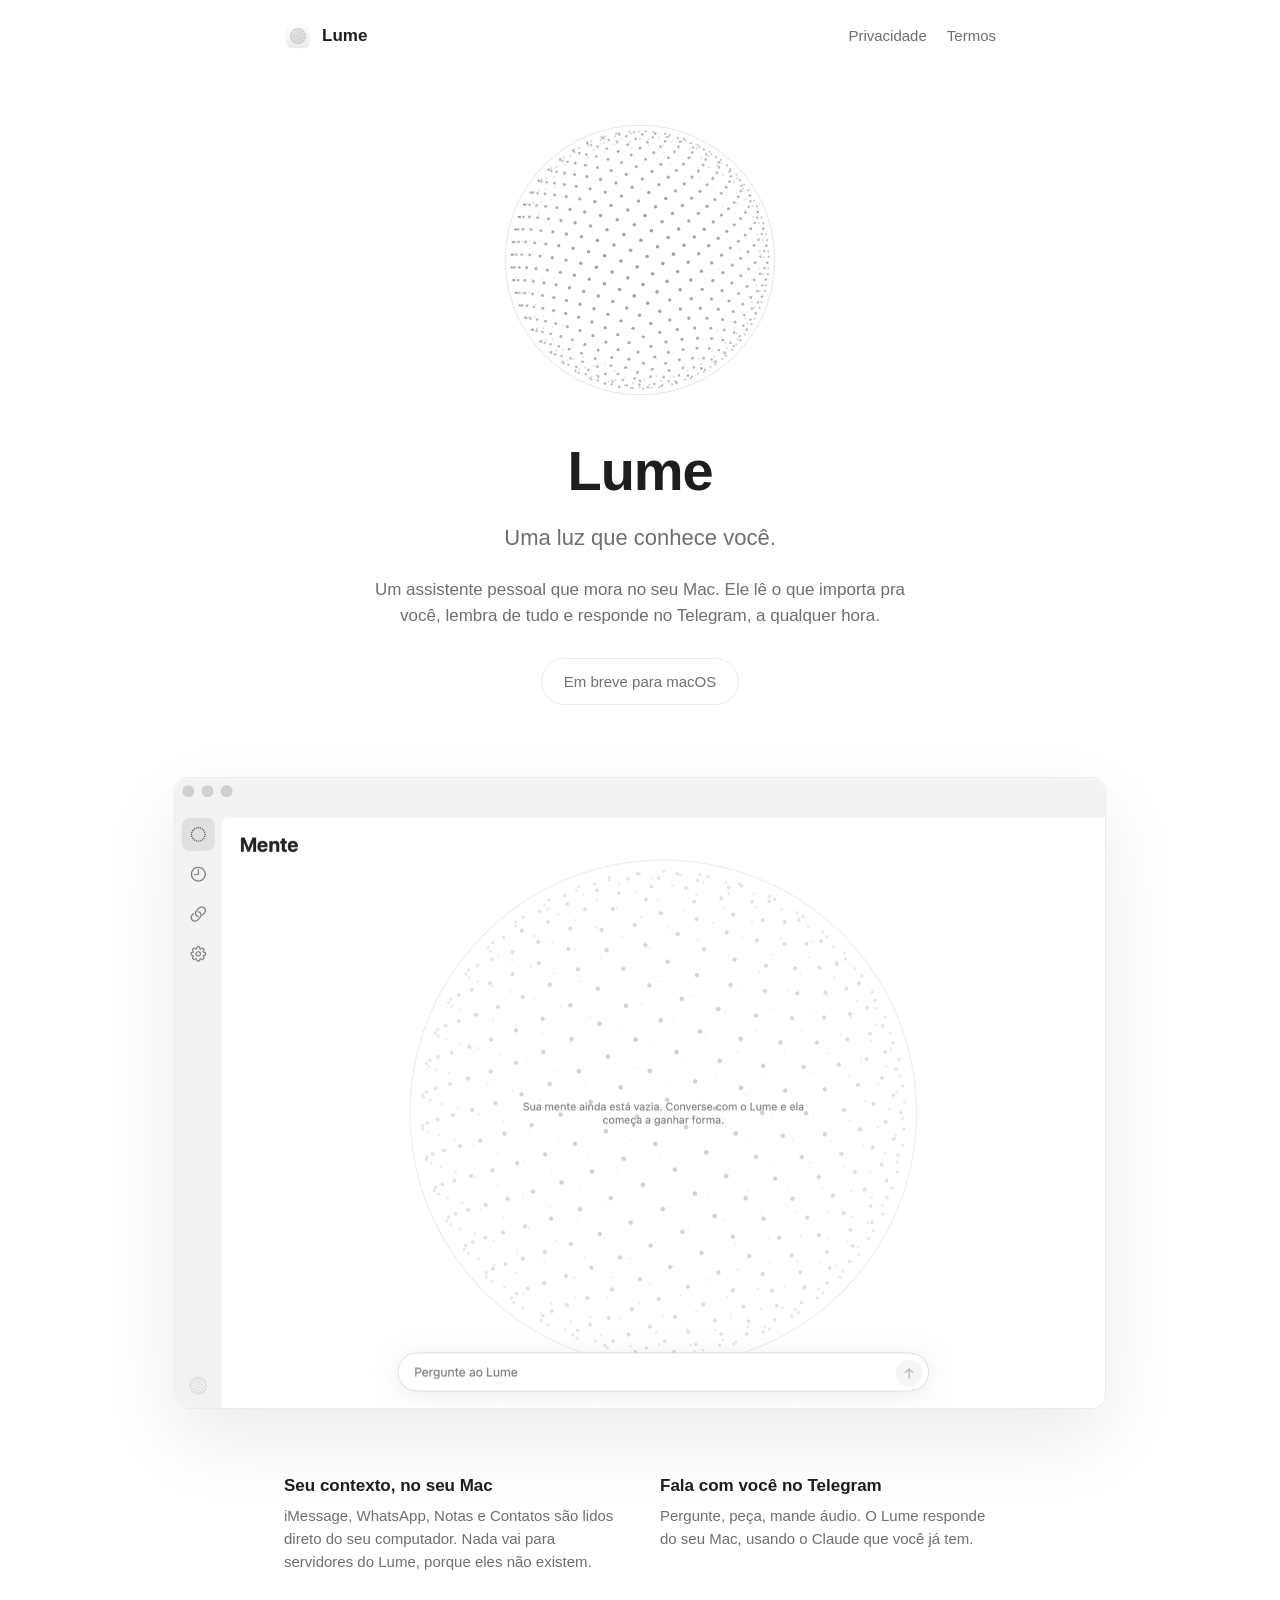
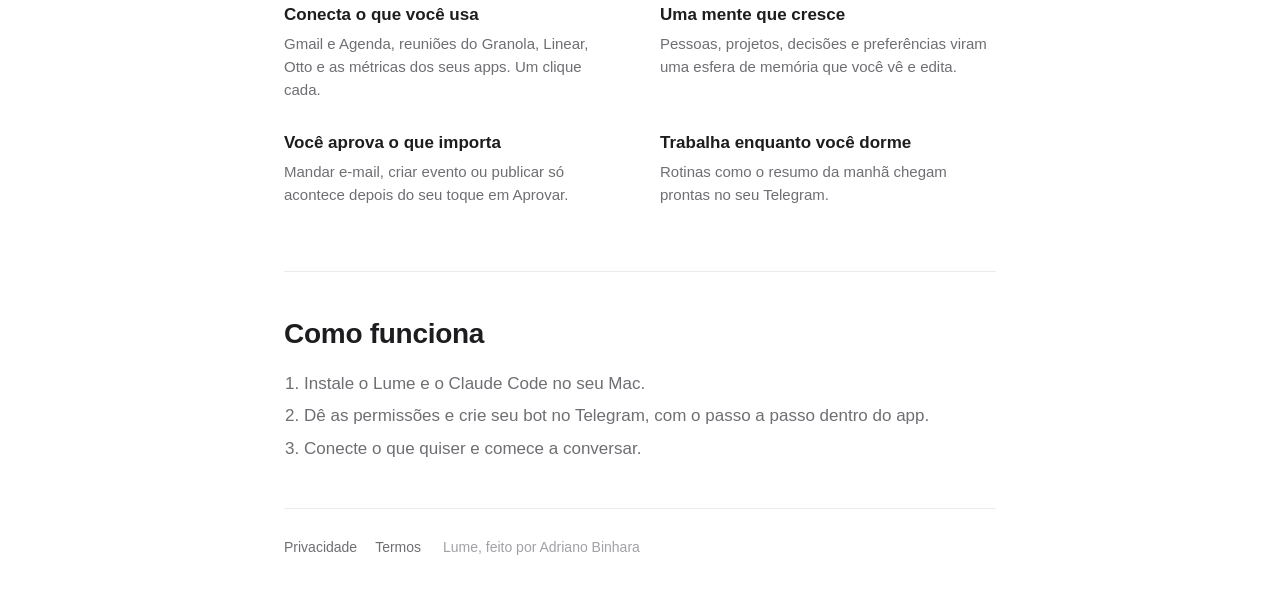
==== index.html @ 0cabe48f "Site do Lume: página inicial, privacidade e termos Co-Authored-By: Claude Opus 5.5 <noreply@anthropi" ====
<!doctype html>
<html lang="pt-BR">
<head>
  <meta charset="utf-8">
  <meta name="viewport" content="width=device-width, initial-scale=1">
  <title>Lume: uma luz que conhece você</title>
  <meta name="description" content="Lume é um assistente pessoal para Mac. Lê seu contexto no seu próprio computador e conversa com você pelo Telegram.">
  <link rel="icon" href="img/favicon.png">
  <link rel="stylesheet" href="style.css">
</head>
<body>
  <div class="wrap">
    <header class="top">
      <a class="brand" href="./"><img src="img/icon.png" alt="">Lume</a>
      <nav><a href="privacidade.html">Privacidade</a><a href="termos.html">Termos</a></nav>
    </header>

    <div class="hero">
      <canvas id="sphere" aria-hidden="true"></canvas>
      <h1>Lume</h1>
      <p class="tagline">Uma luz que conhece você.</p>
      <p class="lead">Um assistente pessoal que mora no seu Mac. Ele lê o que importa pra você, lembra de tudo e responde no Telegram, a qualquer hora.</p>
      <a class="pill quiet" href="#como">Em breve para macOS</a>
    </div>
  </div>

  <div class="shot"><img src="img/app.png" alt="Janela do Lume com a Mente, a esfera de pontos que guarda o que ele sabe sobre você"></div>

  <div class="wrap">
    <section class="features">
      <div><h3>Seu contexto, no seu Mac</h3><p>iMessage, WhatsApp, Notas e Contatos são lidos direto do seu computador. Nada vai para servidores do Lume, porque eles não existem.</p></div>
      <div><h3>Fala com você no Telegram</h3><p>Pergunte, peça, mande áudio. O Lume responde do seu Mac, usando o Claude que você já tem.</p></div>
      <div><h3>Conecta o que você usa</h3><p>Gmail e Agenda, reuniões do Granola, Linear, Otto e as métricas dos seus apps. Um clique cada.</p></div>
      <div><h3>Uma mente que cresce</h3><p>Pessoas, projetos, decisões e preferências viram uma esfera de memória que você vê e edita.</p></div>
      <div><h3>Você aprova o que importa</h3><p>Mandar e-mail, criar evento ou publicar só acontece depois do seu toque em Aprovar.</p></div>
      <div><h3>Trabalha enquanto você dorme</h3><p>Rotinas como o resumo da manhã chegam prontas no seu Telegram.</p></div>
    </section>

    <section class="how" id="como">
      <h2>Como funciona</h2>
      <ol>
        <li>Instale o Lume e o Claude Code no seu Mac.</li>
        <li>Dê as permissões e crie seu bot no Telegram, com o passo a passo dentro do app.</li>
        <li>Conecte o que quiser e comece a conversar.</li>
      </ol>
    </section>

    <footer>
      <a href="privacidade.html">Privacidade</a><a href="termos.html">Termos</a>
      <span>Lume, feito por Adriano Binhara</span>
    </footer>
  </div>
  <script src="sphere.js"></script>
</body>
</html>
---- style.css ----
:root {
  --pane: #ffffff;
  --frame: #f2f2f2;
  --text: #1d1d1f;
  --secondary: #6e6e73;
  --tertiary: #a1a1a6;
  --hairline: rgba(0, 0, 0, 0.08);
  --accent: #000000;
  --accent-text: #ffffff;
}

@media (prefers-color-scheme: dark) {
  :root {
    --pane: #171717;
    --frame: #212121;
    --text: #f5f5f7;
    --secondary: #a1a1a6;
    --tertiary: #6e6e73;
    --hairline: rgba(255, 255, 255, 0.1);
    --accent: #ffffff;
    --accent-text: #000000;
  }
}

* { box-sizing: border-box; margin: 0; padding: 0; }

body {
  background: var(--pane);
  color: var(--text);
  font: 17px/1.55 -apple-system, BlinkMacSystemFont, "SF Pro Text", "Helvetica Neue", Arial, sans-serif;
  -webkit-font-smoothing: antialiased;
}

a { color: inherit; }

.wrap { max-width: 760px; margin: 0 auto; padding: 0 24px; }

header.top {
  display: flex; align-items: center; justify-content: space-between;
  padding: 22px 0;
}
header.top .brand { display: flex; align-items: center; gap: 10px; text-decoration: none; font-weight: 600; }
header.top .brand img { width: 28px; height: 28px; border-radius: 7px; }
header.top nav a { color: var(--secondary); text-decoration: none; font-size: 15px; margin-left: 20px; }
header.top nav a:hover { color: var(--text); }

.hero { text-align: center; padding: 48px 0 32px; }
.hero canvas { width: 280px; height: 280px; display: block; margin: 0 auto 28px; }
.hero h1 { font-size: 56px; letter-spacing: -0.02em; font-weight: 700; }
.hero .tagline { font-size: 22px; color: var(--secondary); margin-top: 6px; }
.hero .lead { max-width: 560px; margin: 22px auto 0; color: var(--secondary); }

.pill {
  display: inline-block; margin-top: 28px; padding: 11px 22px; border-radius: 999px;
  background: var(--accent); color: var(--accent-text); text-decoration: none; font-weight: 600; font-size: 15px;
}
.pill.quiet { background: transparent; color: var(--secondary); border: 1px solid var(--hairline); font-weight: 500; }
.note { display: block; margin-top: 10px; font-size: 13px; color: var(--tertiary); }

.shot { margin: 40px auto 0; max-width: 980px; padding: 0 24px; }
.shot img { width: 100%; border-radius: 14px; border: 1px solid var(--hairline); box-shadow: 0 30px 80px rgba(0, 0, 0, 0.08); display: block; }

section.features { padding: 64px 0 24px; display: grid; grid-template-columns: 1fr 1fr; gap: 28px 40px; }
section.features h3 { font-size: 17px; font-weight: 600; }
section.features p { color: var(--secondary); font-size: 15px; margin-top: 4px; }

section.how { padding: 40px 0; border-top: 1px solid var(--hairline); margin-top: 40px; }
section.how h2, .doc h1 { font-size: 28px; letter-spacing: -0.01em; }
section.how ol { margin: 16px 0 0 20px; color: var(--secondary); }
section.how li { margin: 6px 0; }

.doc { padding: 24px 0 64px; }
.doc h1 { margin-top: 24px; }
.doc .updated { color: var(--tertiary); font-size: 14px; margin-top: 6px; }
.doc h2 { font-size: 19px; margin-top: 32px; }
.doc p, .doc li { color: var(--secondary); margin-top: 10px; }
.doc ul { margin-left: 20px; }
.doc strong { color: var(--text); }

footer { border-top: 1px solid var(--hairline); padding: 28px 0 48px; color: var(--tertiary); font-size: 14px; }
footer a { color: var(--secondary); text-decoration: none; margin-right: 18px; }

@media (max-width: 640px) {
  .hero h1 { font-size: 42px; }
  .hero canvas { width: 220px; height: 220px; }
  section.features { grid-template-columns: 1fr; }
  header.top nav a { margin-left: 14px; }
}
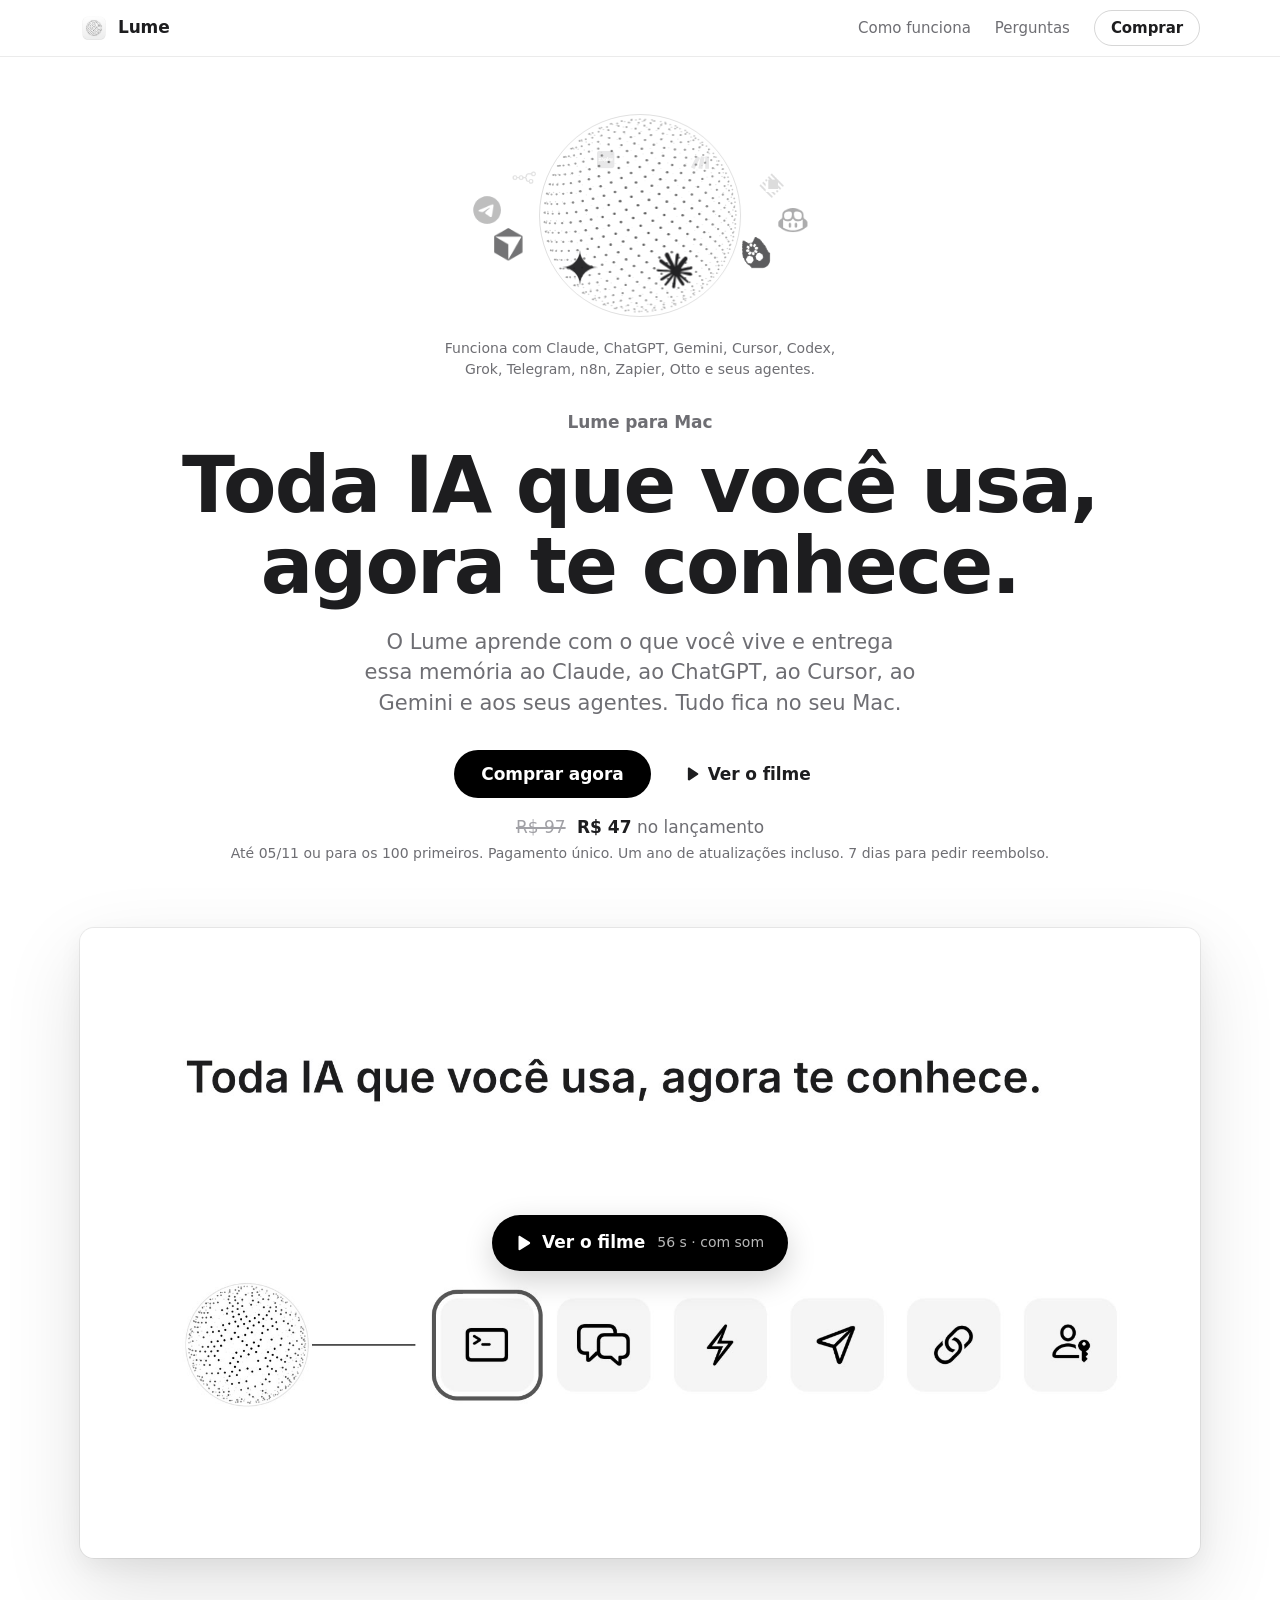
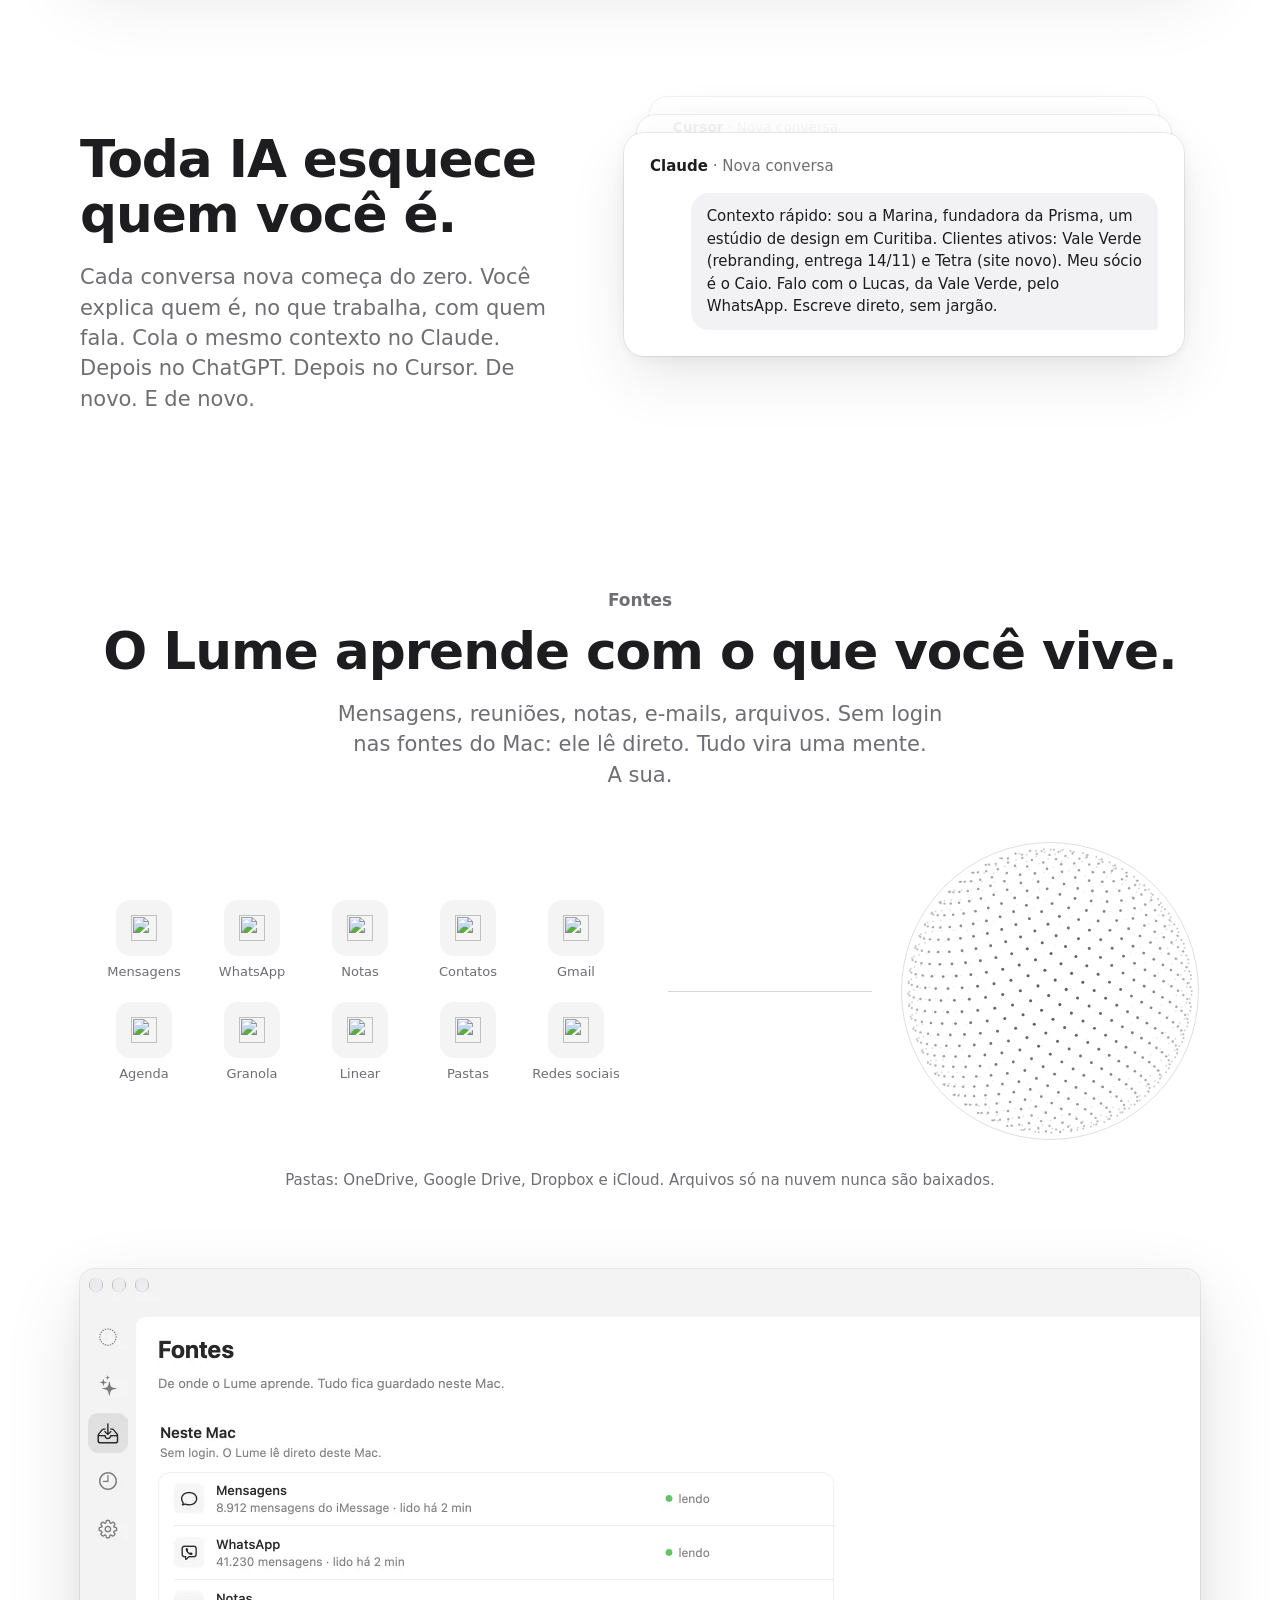
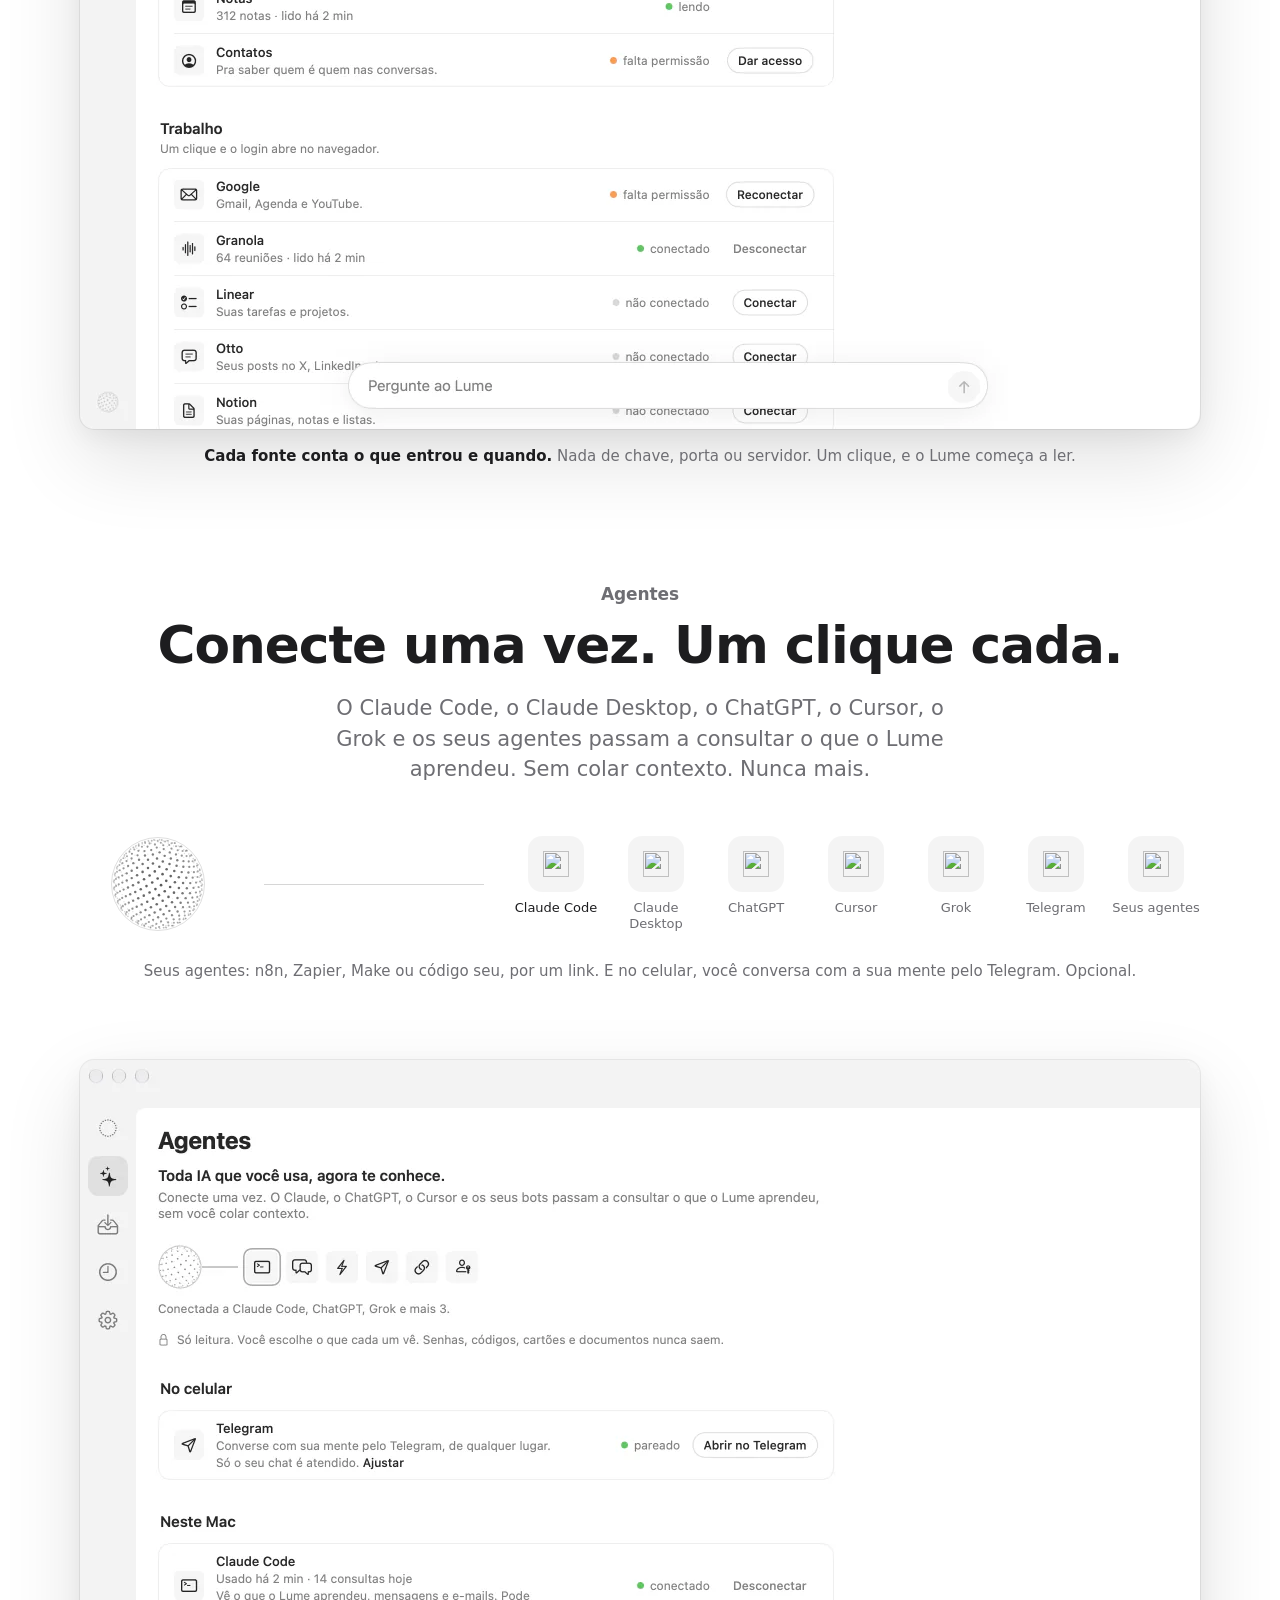
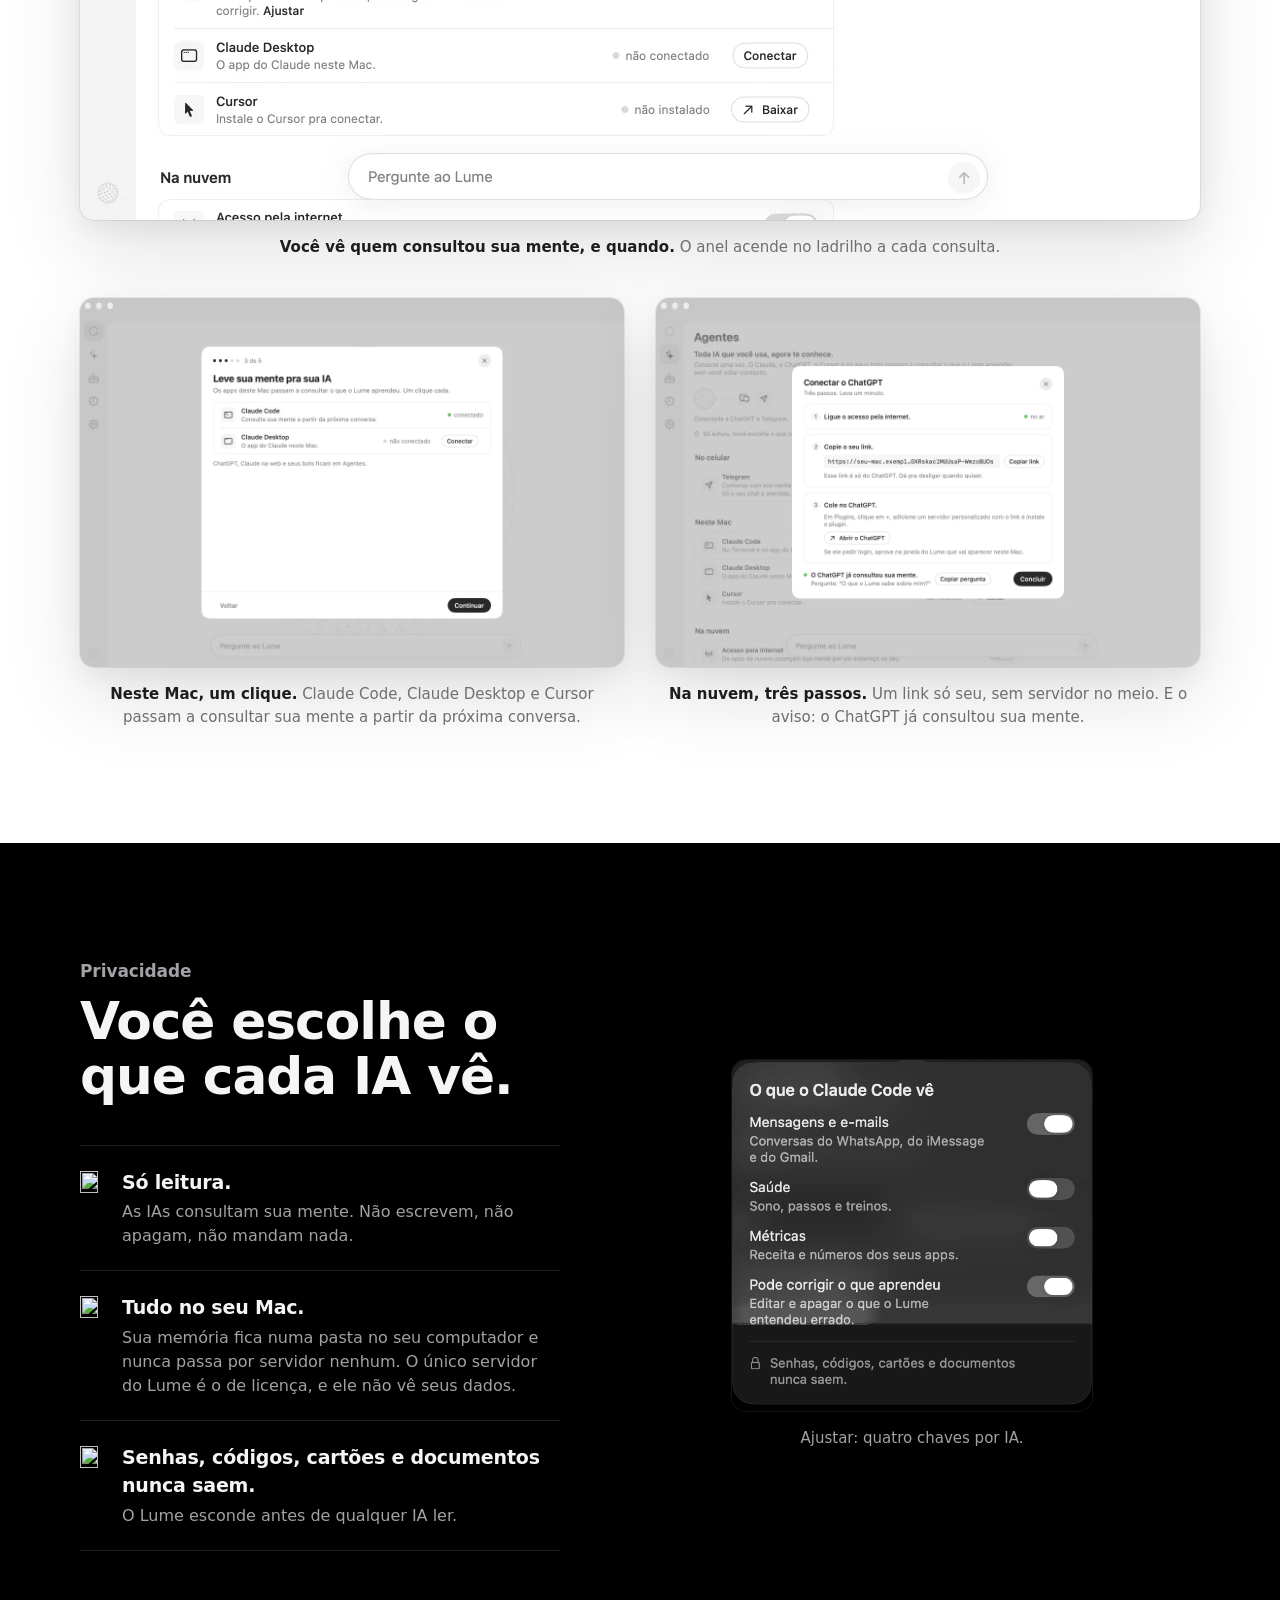
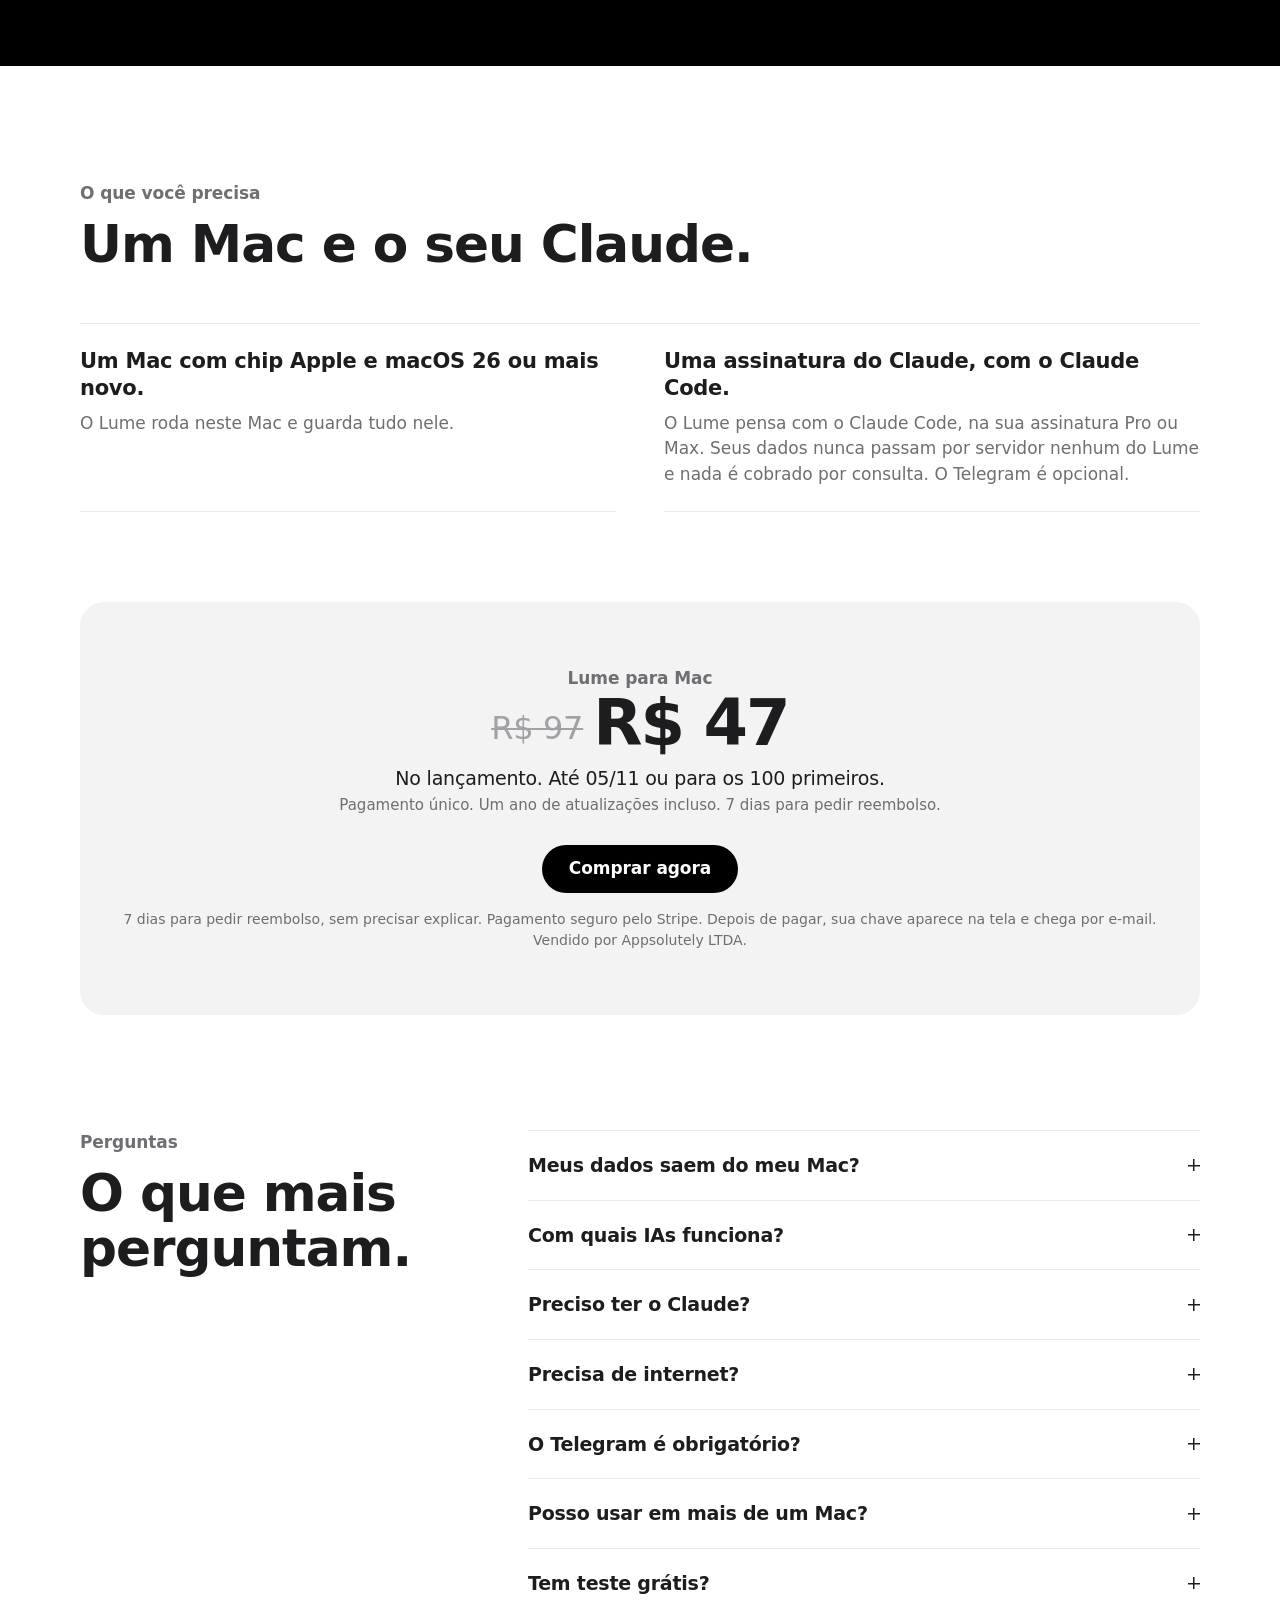
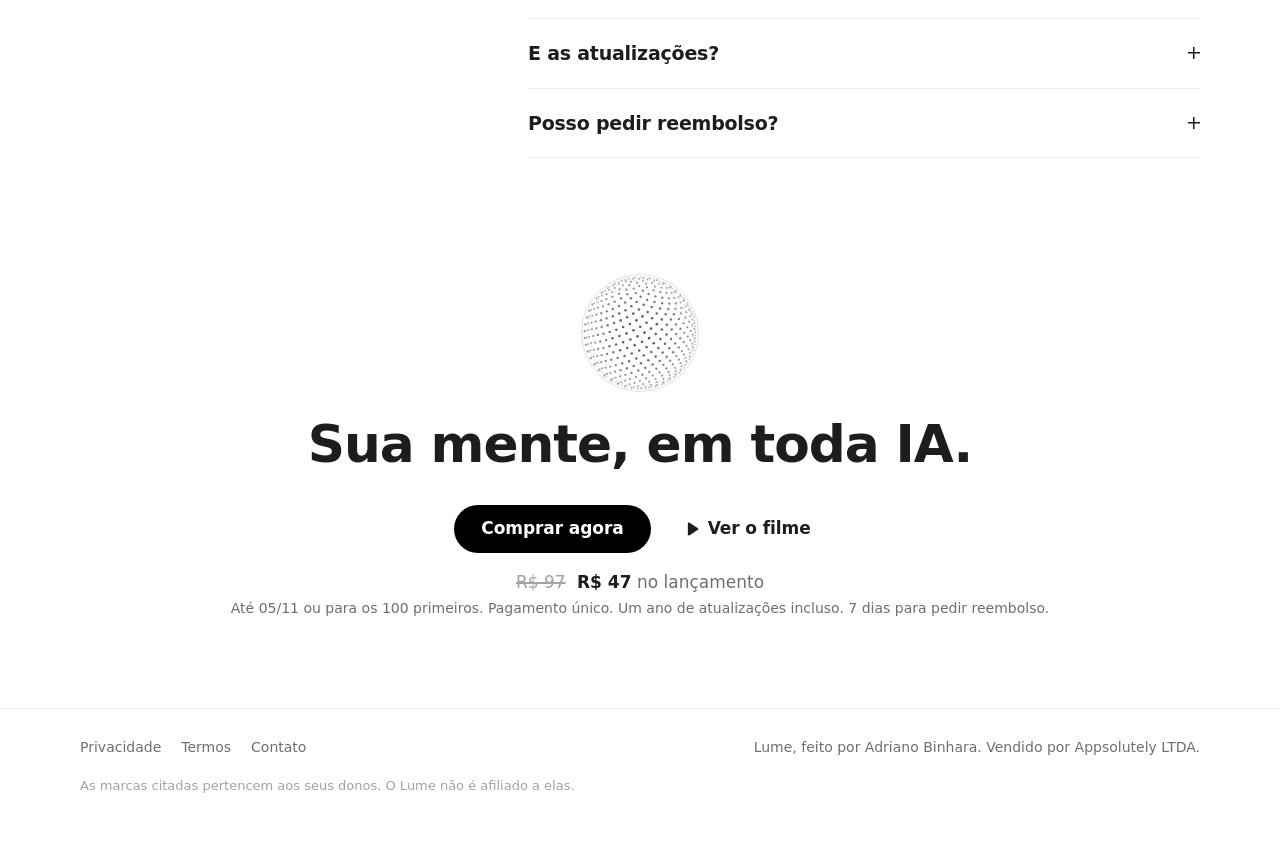
==== commit 3ee6e659: "New Lume site: launch film, pricing, license delivery page - index.html rewritten: launch film, AI c" ====
--- a/index.html
+++ b/index.html
@@ -3,53 +3,364 @@
 <head>
   <meta charset="utf-8">
   <meta name="viewport" content="width=device-width, initial-scale=1">
-  <title>Lume: uma luz que conhece você</title>
-  <meta name="description" content="Lume é um assistente pessoal para Mac. Lê seu contexto no seu próprio computador e conversa com você pelo Telegram.">
-  <link rel="icon" href="img/favicon.png">
+  <title>Lume: sua mente, em toda IA</title>
+  <meta name="description" content="Toda IA que você usa, agora te conhece. O Lume aprende com suas mensagens, reuniões e notas, guarda tudo no seu Mac e entrega essa memória ao Claude, ao ChatGPT, ao Cursor, ao Gemini e aos seus agentes. Pelo Telegram, você conversa com ela de qualquer lugar.">
+  <link rel="canonical" href="https://lume.adrianobinhara.com/">
+  <link rel="icon" href="img/favicon.png" type="image/png">
+  <link rel="apple-touch-icon" href="img/apple-touch-icon.png">
+  <meta name="theme-color" content="#ffffff">
+  <meta property="og:type" content="website">
+  <meta property="og:site_name" content="Lume">
+  <meta property="og:title" content="Lume: sua mente, em toda IA">
+  <meta property="og:description" content="Toda IA que você usa, agora te conhece. O Lume aprende com o que você vive, guarda tudo no seu Mac e entrega essa memória ao Claude, ao ChatGPT, ao Cursor, ao Gemini e aos seus agentes.">
+  <meta property="og:url" content="https://lume.adrianobinhara.com/">
+  <meta property="og:image" content="https://lume.adrianobinhara.com/assets/og.png">
+  <meta property="og:image:width" content="1200">
+  <meta property="og:image:height" content="630">
+  <meta property="og:image:alt" content="A esfera de pontos do Lume e a frase: Toda IA que você usa, agora te conhece.">
+  <meta property="og:locale" content="pt_BR">
+  <meta name="twitter:card" content="summary_large_image">
+  <meta name="twitter:title" content="Lume: sua mente, em toda IA">
+  <meta name="twitter:description" content="Toda IA que você usa, agora te conhece. Tudo fica no seu Mac.">
+  <meta name="twitter:image" content="https://lume.adrianobinhara.com/assets/og.png">
+  <link rel="preload" as="image" href="assets/lume-poster.jpg">
   <link rel="stylesheet" href="style.css">
+  <!-- Preço, link de compra e download ficam num lugar só: o objeto LUME no topo de site.js. -->
+  <script src="site.js" defer></script>
 </head>
 <body>
-  <div class="wrap">
-    <header class="top">
-      <a class="brand" href="./"><img src="img/icon.png" alt="">Lume</a>
-      <nav><a href="privacidade.html">Privacidade</a><a href="termos.html">Termos</a></nav>
-    </header>
-
-    <div class="hero">
-      <canvas id="sphere" aria-hidden="true"></canvas>
-      <h1>Lume</h1>
-      <p class="tagline">Uma luz que conhece você.</p>
-      <p class="lead">Um assistente pessoal que mora no seu Mac. Ele lê o que importa pra você, lembra de tudo e responde no Telegram, a qualquer hora.</p>
-      <a class="pill quiet" href="#como">Em breve para macOS</a>
+
+  <header class="nav">
+    <div class="wrap">
+      <a class="brand" href="./"><img src="img/icon.png" alt="" width="28" height="28">Lume</a>
+      <nav class="nav-links" aria-label="Principal">
+        <a class="hide-sm" href="#fontes">Como funciona</a>
+        <a class="hide-sm" href="#perguntas">Perguntas</a>
+        <a class="btn btn-secondary btn-sm" data-buy href="https://buy.stripe.com/fZufZi4MWc9IdgK3a577O04">Comprar</a>
+      </nav>
     </div>
-  </div>
-
-  <div class="shot"><img src="img/app.png" alt="Janela do Lume com a Mente, a esfera de pontos que guarda o que ele sabe sobre você"></div>
-
-  <div class="wrap">
-    <section class="features">
-      <div><h3>Seu contexto, no seu Mac</h3><p>iMessage, WhatsApp, Notas e Contatos são lidos direto do seu computador. Nada vai para servidores do Lume, porque eles não existem.</p></div>
-      <div><h3>Fala com você no Telegram</h3><p>Pergunte, peça, mande áudio. O Lume responde do seu Mac, usando o Claude que você já tem.</p></div>
-      <div><h3>Conecta o que você usa</h3><p>Gmail e Agenda, reuniões do Granola, Linear, Otto e as métricas dos seus apps. Um clique cada.</p></div>
-      <div><h3>Uma mente que cresce</h3><p>Pessoas, projetos, decisões e preferências viram uma esfera de memória que você vê e edita.</p></div>
-      <div><h3>Você aprova o que importa</h3><p>Mandar e-mail, criar evento ou publicar só acontece depois do seu toque em Aprovar.</p></div>
-      <div><h3>Trabalha enquanto você dorme</h3><p>Rotinas como o resumo da manhã chegam prontas no seu Telegram.</p></div>
-    </section>
-
-    <section class="how" id="como">
-      <h2>Como funciona</h2>
-      <ol>
-        <li>Instale o Lume e o Claude Code no seu Mac.</li>
-        <li>Dê as permissões e crie seu bot no Telegram, com o passo a passo dentro do app.</li>
-        <li>Conecte o que quiser e comece a conversar.</li>
-      </ol>
-    </section>
-
-    <footer>
-      <a href="privacidade.html">Privacidade</a><a href="termos.html">Termos</a>
-      <span>Lume, feito por Adriano Binhara</span>
-    </footer>
-  </div>
-  <script src="sphere.js"></script>
+  </header>
+
+  <main>
+
+    <!-- 1. Herói -->
+    <section class="hero">
+      <div class="wrap">
+        <div class="sphere hero-sphere">
+          <canvas data-sphere data-n="900" aria-hidden="true"></canvas>
+          <ul class="orbit" aria-label="Apps e IAs que recebem sua mente">
+          <li class="orbit-item lite" title="Claude"><svg viewBox="0 0 24 24" role="img" aria-label="Claude" fill="currentColor"><path d="m4.7144 15.9555 4.7174-2.6471.079-.2307-.079-.1275h-.2307l-.7893-.0486-2.6956-.0729-2.3375-.0971-2.2646-.1214-.5707-.1215-.5343-.7042.0546-.3522.4797-.3218.686.0608 1.5179.1032 2.2767.1578 1.6514.0972 2.4468.255h.3886l.0546-.1579-.1336-.0971-.1032-.0972L6.973 9.8356l-2.55-1.6879-1.3356-.9714-.7225-.4918-.3643-.4614-.1578-1.0078.6557-.7225.8803.0607.2246.0607.8925.686 1.9064 1.4754 2.4893 1.8336.3643.3035.1457-.1032.0182-.0728-.164-.2733-1.3539-2.4467-1.445-2.4893-.6435-1.032-.17-.6194c-.0607-.255-.1032-.4674-.1032-.7285L6.287.1335 6.6997 0l.9957.1336.419.3642.6192 1.4147 1.0018 2.2282 1.5543 3.0296.4553.8985.2429.8318.091.255h.1579v-.1457l.1275-1.706.2368-2.0947.2307-2.6957.0789-.7589.3764-.9107.7468-.4918.5828.2793.4797.686-.0668.4433-.2853 1.8517-.5586 2.9021-.3643 1.9429h.2125l.2429-.2429.9835-1.3053 1.6514-2.0643.7286-.8196.85-.9046.5464-.4311h1.0321l.759 1.1293-.34 1.1657-1.0625 1.3478-.8804 1.1414-1.2628 1.7-.7893 1.36.0729.1093.1882-.0183 2.8535-.607 1.5421-.2794 1.8396-.3157.8318.3886.091.3946-.3278.8075-1.967.4857-2.3072.4614-3.4364.8136-.0425.0304.0486.0607 1.5482.1457.6618.0364h1.621l3.0175.2247.7892.522.4736.6376-.079.4857-1.2142.6193-1.6393-.3886-3.825-.9107-1.3113-.3279h-.1822v.1093l1.0929 1.0686 2.0035 1.8092 2.5075 2.3314.1275.5768-.3218.4554-.34-.0486-2.2039-1.6575-.85-.7468-1.9246-1.621h-.1275v.17l.4432.6496 2.3436 3.5214.1214 1.0807-.17.3521-.6071.2125-.6679-.1214-1.3721-1.9246L14.38 17.959l-1.1414-1.9428-.1397.079-.674 7.2552-.3156.3703-.7286.2793-.6071-.4614-.3218-.7468.3218-1.4753.3886-1.9246.3157-1.53.2853-1.9004.17-.6314-.0121-.0425-.1397.0182-1.4328 1.9672-2.1796 2.9446-1.7243 1.8456-.4128.164-.7164-.3704.0667-.6618.4008-.5889 2.386-3.0357 1.4389-1.882.929-1.0868-.0062-.1579h-.0546l-6.3385 4.1164-1.1293.1457-.4857-.4554.0608-.7467.2307-.2429 1.9064-1.3114Z"/></svg></li>
+          <li class="orbit-item lite" title="Gemini"><svg viewBox="0 0 24 24" role="img" aria-label="Gemini" fill="currentColor"><path d="M11.04 19.32Q12 21.51 12 24q0-2.49.93-4.68.96-2.19 2.58-3.81t3.81-2.55Q21.51 12 24 12q-2.49 0-4.68-.93a12.3 12.3 0 0 1-3.81-2.58 12.3 12.3 0 0 1-2.58-3.81Q12 2.49 12 0q0 2.49-.96 4.68-.93 2.19-2.55 3.81a12.3 12.3 0 0 1-3.81 2.58Q2.49 12 0 12q2.49 0 4.68.96 2.19.93 3.81 2.55t2.55 3.81"/></svg></li>
+          <li class="orbit-item lite" title="Cursor"><svg viewBox="0 0 24 24" role="img" aria-label="Cursor" fill="currentColor"><path d="M11.503.131 1.891 5.678a.84.84 0 0 0-.42.726v11.188c0 .3.162.575.42.724l9.609 5.55a1 1 0 0 0 .998 0l9.61-5.55a.84.84 0 0 0 .42-.724V6.404a.84.84 0 0 0-.42-.726L12.497.131a1.01 1.01 0 0 0-.996 0M2.657 6.338h18.55c.263 0 .43.287.297.515L12.23 22.918c-.062.107-.229.064-.229-.06V12.335a.59.59 0 0 0-.295-.51l-9.11-5.257c-.109-.063-.064-.23.061-.23"/></svg></li>
+          <li class="orbit-item lite" title="Telegram"><svg viewBox="0 0 24 24" role="img" aria-label="Telegram" fill="currentColor"><path d="M11.944 0A12 12 0 0 0 0 12a12 12 0 0 0 12 12 12 12 0 0 0 12-12A12 12 0 0 0 12 0a12 12 0 0 0-.056 0zm4.962 7.224c.1-.002.321.023.465.14a.506.506 0 0 1 .171.325c.016.093.036.306.02.472-.18 1.898-.962 6.502-1.36 8.627-.168.9-.499 1.201-.82 1.23-.696.065-1.225-.46-1.9-.902-1.056-.693-1.653-1.124-2.678-1.8-1.185-.78-.417-1.21.258-1.91.177-.184 3.247-2.977 3.307-3.23.007-.032.014-.15-.056-.212s-.174-.041-.249-.024c-.106.024-1.793 1.14-5.061 3.345-.48.33-.913.49-1.302.48-.428-.008-1.252-.241-1.865-.44-.752-.245-1.349-.374-1.297-.789.027-.216.325-.437.893-.663 3.498-1.524 5.83-2.529 6.998-3.014 3.332-1.386 4.025-1.627 4.476-1.635z"/></svg></li>
+          <li class="orbit-item" title="n8n"><svg viewBox="0 0 24 24" role="img" aria-label="n8n" fill="currentColor"><path d="M21.4737 5.6842c-1.1772 0-2.1663.8051-2.4468 1.8947h-2.8955c-1.235 0-2.289.893-2.492 2.111l-.1038.623a1.263 1.263 0 0 1-1.246 1.0555H11.289c-.2805-1.0896-1.2696-1.8947-2.4468-1.8947s-2.1663.8051-2.4467 1.8947H4.973c-.2805-1.0896-1.2696-1.8947-2.4468-1.8947C1.1311 9.4737 0 10.6047 0 12s1.131 2.5263 2.5263 2.5263c1.1772 0 2.1663-.8051 2.4468-1.8947h1.4223c.2804 1.0896 1.2696 1.8947 2.4467 1.8947 1.1772 0 2.1663-.8051 2.4468-1.8947h1.0008a1.263 1.263 0 0 1 1.2459 1.0555l.1038.623c.203 1.218 1.257 2.111 2.492 2.111h.3692c.2804 1.0895 1.2696 1.8947 2.4468 1.8947 1.3952 0 2.5263-1.131 2.5263-2.5263s-1.131-2.5263-2.5263-2.5263c-1.1772 0-2.1664.805-2.4468 1.8947h-.3692a1.263 1.263 0 0 1-1.246-1.0555l-.1037-.623A2.52 2.52 0 0 0 13.9607 12a2.52 2.52 0 0 0 .821-1.4794l.1038-.623a1.263 1.263 0 0 1 1.2459-1.0555h2.8955c.2805 1.0896 1.2696 1.8947 2.4468 1.8947 1.3952 0 2.5263-1.131 2.5263-2.5263s-1.131-2.5263-2.5263-2.5263m0 1.2632a1.263 1.263 0 0 1 1.2631 1.2631 1.263 1.263 0 0 1-1.2631 1.2632 1.263 1.263 0 0 1-1.2632-1.2632 1.263 1.263 0 0 1 1.2632-1.2631M2.5263 10.7368A1.263 1.263 0 0 1 3.7895 12a1.263 1.263 0 0 1-1.2632 1.2632A1.263 1.263 0 0 1 1.2632 12a1.263 1.263 0 0 1 1.2631-1.2632m6.3158 0A1.263 1.263 0 0 1 10.1053 12a1.263 1.263 0 0 1-1.2632 1.2632A1.263 1.263 0 0 1 7.579 12a1.263 1.263 0 0 1 1.2632-1.2632m10.1053 3.7895a1.263 1.263 0 0 1 1.2631 1.2632 1.263 1.263 0 0 1-1.2631 1.2631 1.263 1.263 0 0 1-1.2632-1.2631 1.263 1.263 0 0 1 1.2632-1.2632"/></svg></li>
+          <li class="orbit-item" title="Zapier"><svg viewBox="0 0 24 24" role="img" aria-label="Zapier" fill="currentColor"><path d="M4.157 0A4.151 4.151 0 0 0 0 4.161v15.678A4.151 4.151 0 0 0 4.157 24h15.682A4.152 4.152 0 0 0 24 19.839V4.161A4.152 4.152 0 0 0 19.839 0H4.157Zm10.61 8.761h.03a.577.577 0 0 1 .23.038.585.585 0 0 1 .201.124.63.63 0 0 1 .162.431.612.612 0 0 1-.162.435.58.58 0 0 1-.201.128.58.58 0 0 1-.23.042.529.529 0 0 1-.235-.042.585.585 0 0 1-.332-.328.559.559 0 0 1-.038-.235.613.613 0 0 1 .17-.431.59.59 0 0 1 .405-.162Zm2.853 1.572c.03.004.061.004.095.004.325-.011.646.064.937.219.238.144.431.355.552.609.128.279.189.582.185.888v.193a2 2 0 0 1 0 .219h-2.498c.003.227.075.45.204.642a.78.78 0 0 0 .646.265.714.714 0 0 0 .484-.136.642.642 0 0 0 .23-.318l.915.257a1.398 1.398 0 0 1-.28.537c-.14.159-.321.284-.521.355a2.234 2.234 0 0 1-.836.136 1.923 1.923 0 0 1-1.001-.245 1.618 1.618 0 0 1-.665-.703 2.221 2.221 0 0 1-.227-1.036 1.95 1.95 0 0 1 .48-1.398 1.9 1.9 0 0 1 1.3-.488Zm-9.607.023c.162.004.325.026.48.079.207.065.4.174.563.314.26.302.393.692.366 1.088v2.276H8.53l-.109-.711h-.065c-.064.163-.155.31-.272.439a1.122 1.122 0 0 1-.374.264 1.023 1.023 0 0 1-.453.083 1.334 1.334 0 0 1-.866-.264.965.965 0 0 1-.329-.801.993.993 0 0 1 .076-.431 1.02 1.02 0 0 1 .242-.363 1.478 1.478 0 0 1 1.043-.303h.952v-.181a.696.696 0 0 0-.136-.454.553.553 0 0 0-.438-.154.695.695 0 0 0-.378.086.48.48 0 0 0-.193.254l-.99-.144a1.26 1.26 0 0 1 .257-.563c.14-.174.321-.302.533-.378.261-.091.54-.136.82-.129.053-.003.106-.007.163-.007Zm4.384.007c.174 0 .347.038.506.114.182.083.34.211.458.374.257.423.377.911.351 1.406a2.53 2.53 0 0 1-.355 1.448 1.148 1.148 0 0 1-1.009.517c-.204 0-.401-.045-.582-.136a1.052 1.052 0 0 1-.48-.457 1.298 1.298 0 0 1-.114-.234h-.045l.004 1.784h-1.059v-4.713h.904l.117.805h.057c.068-.208.177-.401.328-.56a1.129 1.129 0 0 1 .843-.344h.076v-.004Zm7.559.084h.903l.113.805h.053a1.37 1.37 0 0 1 .235-.484.813.813 0 0 1 .313-.242.82.82 0 0 1 .39-.076h.234v1.051h-.401a.662.662 0 0 0-.313.008.623.623 0 0 0-.272.155.663.663 0 0 0-.174.26.683.683 0 0 0-.027.314v1.875h-1.054v-3.666Zm-17.515.003h3.262v.896L3.73 13.104l.034.113h1.973l.042.9H2.4v-.9l1.931-1.754-.045-.117H2.441v-.896Zm11.815 0h1.055v3.659h-1.055V10.45Zm3.443.684.019.016a.69.69 0 0 0-.351.045.756.756 0 0 0-.287.204c-.11.155-.174.336-.189.522h1.545c-.034-.526-.257-.787-.74-.787h.003Zm-5.718.163c-.026 0-.057 0-.083.004a.78.78 0 0 0-.31.053.746.746 0 0 0-.257.189 1.016 1.016 0 0 0-.204.695v.064c-.015.257.057.507.204.711a.634.634 0 0 0 .253.196.638.638 0 0 0 .314.061.644.644 0 0 0 .578-.265c.14-.223.204-.48.189-.74a1.216 1.216 0 0 0-.181-.711.677.677 0 0 0-.503-.257Zm-4.509 1.266a.464.464 0 0 0-.268.102.373.373 0 0 0-.114.276c0 .053.008.106.027.155a.375.375 0 0 0 .087.132.576.576 0 0 0 .397.11v.004a.863.863 0 0 0 .563-.182.573.573 0 0 0 .211-.457v-.14h-.903Z"/></svg></li>
+          <li class="orbit-item" title="Make"><svg viewBox="0 0 24 24" role="img" aria-label="Make" fill="currentColor"><path d="M13.38 3.498c-.27 0-.511.19-.566.465L9.85 18.986a.578.578 0 0 0 .453.678l4.095.826a.58.58 0 0 0 .682-.455l2.963-15.021a.578.578 0 0 0-.453-.678l-4.096-.826a.589.589 0 0 0-.113-.012zm-5.876.098a.576.576 0 0 0-.516.318L.062 17.697a.575.575 0 0 0 .256.774l3.733 1.877a.578.578 0 0 0 .775-.258l6.926-13.781a.577.577 0 0 0-.256-.776L7.762 3.658a.571.571 0 0 0-.258-.062zm11.74.115a.576.576 0 0 0-.576.576v15.426c0 .318.258.578.576.578h4.178a.58.58 0 0 0 .578-.578V4.287a.578.578 0 0 0-.578-.576Z"/></svg></li>
+          <li class="orbit-item" title="Raycast"><svg viewBox="0 0 24 24" role="img" aria-label="Raycast" fill="currentColor"><path d="M6.004 15.492v2.504L0 11.992l1.258-1.249Zm2.504 2.504H6.004L12.008 24l1.253-1.253zm14.24-4.747L24 11.997 12.003 0 10.75 1.251 15.491 6h-2.865L9.317 2.692 8.065 3.944l2.06 2.06H8.691v9.31H18v-1.432l2.06 2.06 1.252-1.252-3.312-3.32V8.506ZM6.63 5.372 5.38 6.625l1.342 1.343 1.251-1.253Zm10.655 10.655-1.247 1.251 1.342 1.343 1.253-1.251zM3.944 8.059 2.692 9.31l3.312 3.314v-2.506zm9.936 9.937h-2.504l3.314 3.312 1.25-1.252z"/></svg></li>
+          <li class="orbit-item" title="GitHub Copilot"><svg viewBox="0 0 24 24" role="img" aria-label="GitHub Copilot" fill="currentColor"><path d="M23.922 16.997C23.061 18.492 18.063 22.02 12 22.02 5.937 22.02.939 18.492.078 16.997A.641.641 0 0 1 0 16.741v-2.869a.883.883 0 0 1 .053-.22c.372-.935 1.347-2.292 2.605-2.656.167-.429.414-1.055.644-1.517a10.098 10.098 0 0 1-.052-1.086c0-1.331.282-2.499 1.132-3.368.397-.406.89-.717 1.474-.952C7.255 2.937 9.248 1.98 11.978 1.98c2.731 0 4.767.957 6.166 2.093.584.235 1.077.546 1.474.952.85.869 1.132 2.037 1.132 3.368 0 .368-.014.733-.052 1.086.23.462.477 1.088.644 1.517 1.258.364 2.233 1.721 2.605 2.656a.841.841 0 0 1 .053.22v2.869a.641.641 0 0 1-.078.256Zm-11.75-5.992h-.344a4.359 4.359 0 0 1-.355.508c-.77.947-1.918 1.492-3.508 1.492-1.725 0-2.989-.359-3.782-1.259a2.137 2.137 0 0 1-.085-.104L4 11.746v6.585c1.435.779 4.514 2.179 8 2.179 3.486 0 6.565-1.4 8-2.179v-6.585l-.098-.104s-.033.045-.085.104c-.793.9-2.057 1.259-3.782 1.259-1.59 0-2.738-.545-3.508-1.492a4.359 4.359 0 0 1-.355-.508Zm2.328 3.25c.549 0 1 .451 1 1v2c0 .549-.451 1-1 1-.549 0-1-.451-1-1v-2c0-.549.451-1 1-1Zm-5 0c.549 0 1 .451 1 1v2c0 .549-.451 1-1 1-.549 0-1-.451-1-1v-2c0-.549.451-1 1-1Zm3.313-6.185c.136 1.057.403 1.913.878 2.497.442.544 1.134.938 2.344.938 1.573 0 2.292-.337 2.657-.751.384-.435.558-1.15.558-2.361 0-1.14-.243-1.847-.705-2.319-.477-.488-1.319-.862-2.824-1.025-1.487-.161-2.192.138-2.533.529-.269.307-.437.808-.438 1.578v.021c0 .265.021.562.063.893Zm-1.626 0c.042-.331.063-.628.063-.894v-.02c-.001-.77-.169-1.271-.438-1.578-.341-.391-1.046-.69-2.533-.529-1.505.163-2.347.537-2.824 1.025-.462.472-.705 1.179-.705 2.319 0 1.211.175 1.926.558 2.361.365.414 1.084.751 2.657.751 1.21 0 1.902-.394 2.344-.938.475-.584.742-1.44.878-2.497Z"/></svg></li>
+          <li class="orbit-item lite" title="Otto"><img src="assets/logos/otto.png" width="192" height="192" alt="Otto"></li>
+          </ul>
+        </div>
+        <p class="works-with">Funciona com Claude, ChatGPT, Gemini, Cursor, Codex, Grok, Telegram, n8n, Zapier, Otto e seus agentes.</p>
+        <p class="eyebrow">Lume para Mac</p>
+        <h1 class="display">Toda IA que você usa, agora te conhece.</h1>
+        <p class="lead">O Lume aprende com o que você vive e entrega essa memória ao Claude, ao ChatGPT, ao Cursor, ao Gemini e aos seus agentes. Tudo fica no seu Mac.</p>
+        <div class="cta-row">
+          <a class="btn btn-primary" data-buy href="https://buy.stripe.com/fZufZi4MWc9IdgK3a577O04">Comprar agora</a>
+          <a class="btn btn-quiet" href="#filme" data-play>
+            <svg class="play-glyph" viewBox="0 0 20 20" aria-hidden="true"><path d="M6.5 3.8v12.4c0 .8.9 1.3 1.6.9l9.6-6.2c.6-.4.6-1.4 0-1.8L8.1 2.9c-.7-.4-1.6.1-1.6.9z" fill="currentColor"/></svg>
+            Ver o filme
+          </a>
+        </div>
+        <p class="price" data-price><strong>R$ 97</strong> <span class="note">Pagamento único. Um ano de atualizações incluso. 7 dias para pedir reembolso.</span></p>
+
+        <div class="film" id="filme">
+          <video id="video" preload="none" poster="assets/lume-poster.jpg" playsinline controls width="1920" height="1080" aria-label="Filme de lançamento do Lume, 56 segundos, com narração" data-src-hd="assets/lume-filme.mp4" data-src-sd="assets/lume-filme-720.mp4">
+            <source src="assets/lume-filme.mp4" type="video/mp4">
+          </video>
+          <button class="film-play" type="button" aria-label="Ver o filme, 56 segundos, com som">
+            <span class="film-play-badge">
+              <svg class="play-glyph" viewBox="0 0 20 20" aria-hidden="true"><path d="M6.5 3.8v12.4c0 .8.9 1.3 1.6.9l9.6-6.2c.6-.4.6-1.4 0-1.8L8.1 2.9c-.7-.4-1.6.1-1.6.9z" fill="currentColor"/></svg>
+              Ver o filme <small>56 s · com som</small>
+            </span>
+          </button>
+        </div>
+      </div>
+    </section>
+
+    <!-- 2. A dor -->
+    <section class="section" id="dor">
+      <div class="wrap">
+        <div class="split">
+          <div>
+            <h2 class="h2">Toda IA esquece quem você é.</h2>
+            <p class="lead measure">Cada conversa nova começa do zero. Você explica quem é, no que trabalha, com quem fala. Cola o mesmo contexto no Claude. Depois no ChatGPT. Depois no Cursor. De novo. E de novo.</p>
+          </div>
+          <div class="stack" data-stack aria-hidden="true">
+            <div class="card card-3">
+              <div class="card-head"><b>Cursor</b> · Nova conversa</div>
+              <div class="bubble">Contexto rápido: sou a Marina, fundadora da Prisma, um estúdio de design em Curitiba. Clientes ativos: Vale Verde (rebranding, entrega 14/11) e Tetra (site novo). Meu sócio é o Caio. Falo com o Lucas, da Vale Verde, pelo WhatsApp. Escreve direto, sem jargão.</div>
+            </div>
+            <div class="card card-2">
+              <div class="card-head"><b>ChatGPT</b> · Nova conversa</div>
+              <div class="bubble">Contexto rápido: sou a Marina, fundadora da Prisma, um estúdio de design em Curitiba. Clientes ativos: Vale Verde (rebranding, entrega 14/11) e Tetra (site novo). Meu sócio é o Caio. Falo com o Lucas, da Vale Verde, pelo WhatsApp. Escreve direto, sem jargão.</div>
+            </div>
+            <div class="card card-1">
+              <div class="card-head"><b>Claude</b> · Nova conversa</div>
+              <div class="bubble">Contexto rápido: sou a Marina, fundadora da Prisma, um estúdio de design em Curitiba. Clientes ativos: Vale Verde (rebranding, entrega 14/11) e Tetra (site novo). Meu sócio é o Caio. Falo com o Lucas, da Vale Verde, pelo WhatsApp. Escreve direto, sem jargão.</div>
+            </div>
+          </div>
+        </div>
+      </div>
+    </section>
+
+    <!-- 3. O Lume aprende -->
+    <section class="section" id="fontes">
+      <div class="wrap">
+        <div class="section-head center">
+          <p class="eyebrow">Fontes</p>
+          <h2 class="h2">O Lume aprende com o que você vive.</h2>
+          <p class="lead measure">Mensagens, reuniões, notas, e-mails, arquivos. Sem login nas fontes do Mac: ele lê direto. Tudo vira uma mente. A sua.</p>
+        </div>
+
+        <div class="band">
+          <ul class="tiles" aria-label="De onde o Lume aprende">
+            <li class="tile"><span class="box"><img src="assets/icons/message.png" alt="" width="26" height="26" loading="lazy"></span>Mensagens</li>
+            <li class="tile"><span class="box"><img src="assets/icons/phone-bubble.png" alt="" width="26" height="26" loading="lazy"></span>WhatsApp</li>
+            <li class="tile"><span class="box"><img src="assets/icons/note-text.png" alt="" width="26" height="26" loading="lazy"></span>Notas</li>
+            <li class="tile"><span class="box"><img src="assets/icons/person-crop-circle.png" alt="" width="26" height="26" loading="lazy"></span>Contatos</li>
+            <li class="tile"><span class="box"><img src="assets/icons/envelope.png" alt="" width="26" height="26" loading="lazy"></span>Gmail</li>
+            <li class="tile"><span class="box"><img src="assets/icons/calendar.png" alt="" width="26" height="26" loading="lazy"></span>Agenda</li>
+            <li class="tile"><span class="box"><img src="assets/icons/waveform.png" alt="" width="26" height="26" loading="lazy"></span>Granola</li>
+            <li class="tile"><span class="box"><img src="assets/icons/checklist.png" alt="" width="26" height="26" loading="lazy"></span>Linear</li>
+            <li class="tile" title="OneDrive, Google Drive, Dropbox e iCloud"><span class="box"><img src="assets/icons/folder.png" alt="" width="26" height="26" loading="lazy"></span>Pastas</li>
+            <li class="tile"><span class="box"><img src="assets/icons/camera.png" alt="" width="26" height="26" loading="lazy"></span>Redes sociais</li>
+          </ul>
+          <div class="wire" aria-hidden="true"></div>
+          <div class="sphere" aria-hidden="true"><canvas data-sphere data-n="1100"></canvas></div>
+        </div>
+        <p class="band-caption">Pastas: OneDrive, Google Drive, Dropbox e iCloud. Arquivos só na nuvem nunca são baixados.</p>
+
+        <figure class="window proof">
+          <picture>
+            <source media="(max-width: 767px)" srcset="assets/screens/fontes-m.webp" width="1456" height="888">
+            <img src="assets/screens/fontes.webp" srcset="assets/screens/fontes.webp 1120w, assets/screens/fontes@2x.webp 2240w" sizes="(min-width: 1200px) 1120px, 100vw" width="2240" height="1520" loading="lazy" decoding="async" alt="A tela Fontes do Lume. Mensagens: 8.912 mensagens do iMessage, lido há 2 min. WhatsApp: 41.230 mensagens. Notas: 312 notas. Contatos pede permissão. Abaixo, Google, Granola, Linear, Otto e Notion.">
+          </picture>
+          <figcaption><b>Cada fonte conta o que entrou e quando.</b> Nada de chave, porta ou servidor. Um clique, e o Lume começa a ler.</figcaption>
+        </figure>
+      </div>
+    </section>
+
+    <!-- 4. Conecta -->
+    <section class="section" id="agentes">
+      <div class="wrap">
+        <div class="section-head center">
+          <p class="eyebrow">Agentes</p>
+          <h2 class="h2">Conecte uma vez. Um clique cada.</h2>
+          <p class="lead measure">O Claude Code, o Claude Desktop, o ChatGPT, o Cursor, o Grok e os seus agentes passam a consultar o que o Lume aprendeu. Sem colar contexto. Nunca mais.</p>
+        </div>
+
+        <div class="band small-sphere" data-band>
+          <div class="sphere" aria-hidden="true"><canvas data-sphere data-n="500"></canvas></div>
+          <div class="wire" aria-hidden="true"></div>
+          <ul class="tiles agents" aria-label="Onde sua mente chega">
+            <li class="tile"><span class="box"><img src="assets/icons/terminal.png" alt="" width="26" height="26" loading="lazy"></span>Claude Code</li>
+            <li class="tile"><span class="box"><img src="assets/icons/macwindow.png" alt="" width="26" height="26" loading="lazy"></span>Claude Desktop</li>
+            <li class="tile"><span class="box"><img src="assets/icons/bubble-left-and-bubble-right.png" alt="" width="26" height="26" loading="lazy"></span>ChatGPT</li>
+            <li class="tile"><span class="box"><img src="assets/icons/cursorarrow.png" alt="" width="26" height="26" loading="lazy"></span>Cursor</li>
+            <li class="tile"><span class="box"><img src="assets/icons/bolt.png" alt="" width="26" height="26" loading="lazy"></span>Grok</li>
+            <li class="tile"><span class="box"><img src="assets/icons/paperplane.png" alt="" width="26" height="26" loading="lazy"></span>Telegram</li>
+            <li class="tile" title="n8n, Zapier, Make ou código seu"><span class="box"><img src="assets/icons/link.png" alt="" width="26" height="26" loading="lazy"></span>Seus agentes</li>
+          </ul>
+        </div>
+        <p class="band-caption">Seus agentes: n8n, Zapier, Make ou código seu, por um link. E no celular, você conversa com a sua mente pelo Telegram. Opcional.</p>
+
+        <figure class="window proof">
+          <picture>
+            <source media="(max-width: 767px)" srcset="assets/screens/agentes-aovivo-m.webp" width="1456" height="888">
+            <img src="assets/screens/agentes-aovivo.webp" srcset="assets/screens/agentes-aovivo.webp 1120w, assets/screens/agentes-aovivo@2x.webp 2240w" sizes="(min-width: 1200px) 1120px, 100vw" width="2240" height="1520" loading="lazy" decoding="async" alt="A tela Agentes do Lume. No topo, a esfera ligada a seis ladrilhos, com o anel aceso no Claude Code. Conectada a Claude Code, ChatGPT, Grok e mais 3. Abaixo, Telegram pareado, Claude Code conectado com 14 consultas hoje, Claude Desktop e Cursor.">
+          </picture>
+          <figcaption><b>Você vê quem consultou sua mente, e quando.</b> O anel acende no ladrilho a cada consulta.</figcaption>
+        </figure>
+
+        <div class="proof-grid">
+          <figure class="window">
+            <picture>
+              <source media="(max-width: 767px)" srcset="assets/screens/primeiro-uso-agentes-m.webp" width="1260" height="1140">
+              <img src="assets/screens/primeiro-uso-agentes.webp" srcset="assets/screens/primeiro-uso-agentes.webp 1120w, assets/screens/primeiro-uso-agentes@2x.webp 2240w" sizes="(min-width: 1200px) 544px, (min-width: 768px) 50vw, 100vw" width="2240" height="1520" loading="lazy" decoding="async" alt="Primeiro uso do Lume, passo 3 de 5: Leve sua mente pra sua IA. Claude Code conectado. Claude Desktop com o botão Conectar.">
+            </picture>
+            <figcaption><b>Neste Mac, um clique.</b> Claude Code, Claude Desktop e Cursor passam a consultar sua mente a partir da próxima conversa.</figcaption>
+          </figure>
+          <figure class="window">
+            <picture>
+              <source media="(max-width: 767px)" srcset="assets/screens/chatgpt-ok-m.webp" width="1144" height="976">
+              <img src="assets/screens/chatgpt-ok.webp" srcset="assets/screens/chatgpt-ok.webp 1120w, assets/screens/chatgpt-ok@2x.webp 2240w" sizes="(min-width: 1200px) 544px, (min-width: 768px) 50vw, 100vw" width="2240" height="1520" loading="lazy" decoding="async" alt="A folha Conectar o ChatGPT, com três passos: ligar o acesso pela internet, copiar o seu link, colar no ChatGPT. Embaixo, ponto verde: O ChatGPT já consultou sua mente.">
+            </picture>
+            <figcaption><b>Na nuvem, três passos.</b> Um link só seu, sem servidor no meio. E o aviso: o ChatGPT já consultou sua mente.</figcaption>
+          </figure>
+        </div>
+      </div>
+    </section>
+
+    <!-- 5. Confiança -->
+    <section class="dark" id="privacidade">
+      <div class="wrap">
+        <div class="split reverse">
+          <figure class="popover-shot">
+            <img src="assets/screens/ajustar-popover@2x.webp" width="664" height="648" loading="lazy" decoding="async" alt="O popover O que o Claude Code vê, com quatro chaves: Mensagens e e-mails, Saúde, Métricas, Pode corrigir o que aprendeu. Embaixo, com cadeado: Senhas, códigos, cartões e documentos nunca saem.">
+            <figcaption>Ajustar: quatro chaves por IA.</figcaption>
+          </figure>
+          <div>
+            <p class="eyebrow">Privacidade</p>
+            <h2 class="h2">Você escolhe o que cada IA vê.</h2>
+            <ul class="trust-list">
+              <li>
+                <img src="assets/icons/lock-w.png" alt="" width="18" height="22" loading="lazy">
+                <div><b>Só leitura.</b><p>As IAs consultam sua mente. Não escrevem, não apagam, não mandam nada.</p></div>
+              </li>
+              <li>
+                <img src="assets/icons/lock-w.png" alt="" width="18" height="22" loading="lazy">
+                <div><b>Tudo no seu Mac.</b><p>Sua memória fica numa pasta no seu computador e nunca passa por servidor nenhum. O único servidor do Lume é o de licença, e ele não vê seus dados.</p></div>
+              </li>
+              <li>
+                <img src="assets/icons/lock-w.png" alt="" width="18" height="22" loading="lazy">
+                <div><b>Senhas, códigos, cartões e documentos nunca saem.</b><p>O Lume esconde antes de qualquer IA ler.</p></div>
+              </li>
+            </ul>
+          </div>
+        </div>
+      </div>
+    </section>
+
+    <!-- 6. Requisitos e preço -->
+    <section class="section" id="comprar">
+      <div class="wrap">
+        <div class="section-head">
+          <p class="eyebrow">O que você precisa</p>
+          <h2 class="h2">Um Mac e o seu Claude.</h2>
+        </div>
+        <ul class="req-list">
+          <li>
+            <b>Um Mac com chip Apple e macOS 26 ou mais novo.</b>
+            <p>O Lume roda neste Mac e guarda tudo nele.</p>
+          </li>
+          <li>
+            <b>Uma assinatura do Claude, com o Claude Code.</b>
+            <p>O Lume pensa com o Claude Code, na sua assinatura Pro ou Max. Seus dados nunca passam por servidor nenhum do Lume e nada é cobrado por consulta. O Telegram é opcional.</p>
+          </li>
+        </ul>
+
+        <div class="buy">
+          <p class="eyebrow">Lume para Mac</p>
+          <p class="big" data-price-big><strong>R$ 97</strong><span class="note">Pagamento único. Um ano de atualizações incluso. 7 dias para pedir reembolso.</span></p>
+          <div class="cta-row">
+            <a class="btn btn-primary" data-buy href="https://buy.stripe.com/fZufZi4MWc9IdgK3a577O04">Comprar agora</a>
+          </div>
+          <p class="fine">7 dias para pedir reembolso, sem precisar explicar. Pagamento seguro pelo Stripe. Depois de pagar, sua chave aparece na tela e chega por e-mail.<br>Vendido por Appsolutely LTDA.</p>
+          <noscript><p>Sem JavaScript o preço de lançamento não aparece. Escreva pra <a href="mailto:hi@appsolutelyltda.com.br">hi@appsolutelyltda.com.br</a>.</p></noscript>
+        </div>
+      </div>
+    </section>
+
+    <!-- 7. Perguntas -->
+    <section class="section" id="perguntas">
+      <div class="wrap">
+        <div class="faq-grid">
+          <div class="section-head">
+            <p class="eyebrow">Perguntas</p>
+            <h2 class="h2">O que mais perguntam.</h2>
+          </div>
+          <div class="faq">
+            <details>
+              <summary>Meus dados saem do meu Mac?</summary>
+              <div class="answer">
+                <p>Não. Seus dados nunca passam por servidor nenhum. A memória fica numa pasta no seu Mac e os acessos ficam nas Chaves do macOS. O único servidor do Lume é o de licença, e ele guarda só o e-mail e o nome da compra, o id da sessão do Stripe e um código anônimo do Mac ativo, com o nome dele, pra mostrar quando você mover a licença.</p>
+                <p>Quando você pergunta algo, o Lume usa o Claude Code da sua conta e manda só o necessário pra responder. As IAs da nuvem, como o ChatGPT e o Grok, consultam sua mente por um endereço só seu, sem servidor no meio. Você desliga quando quiser.</p>
+              </div>
+            </details>
+            <details>
+              <summary>Com quais IAs funciona?</summary>
+              <div class="answer">
+                <p>Claude Code, Claude Desktop, Claude na web, ChatGPT, Cursor e Grok, com um clique. Gemini, Codex e qualquer outro app que aceite MCP, além dos seus agentes e automações (n8n, Zapier, Make ou código próprio), por um link.</p>
+                <p>E fora das IAs, você conversa com a sua mente pelo Telegram, de qualquer lugar.</p>
+              </div>
+            </details>
+            <details>
+              <summary>Preciso ter o Claude?</summary>
+              <div class="answer">
+                <p>Sim. O Lume pensa com o Claude Code, na sua assinatura Pro ou Max. Não existe assinatura do Lume e nada é cobrado por consulta.</p>
+              </div>
+            </details>
+            <details>
+              <summary>Precisa de internet?</summary>
+              <div class="answer">
+                <p>Pra aprender das fontes do Mac, não. Pra conversar com o Claude e pra IAs da nuvem consultarem sua mente, sim.</p>
+              </div>
+            </details>
+            <details>
+              <summary>O Telegram é obrigatório?</summary>
+              <div class="answer">
+                <p>Não. É opcional. Se quiser falar com sua mente pelo celular, você cria um bot só seu em dois minutos, com o passo a passo dentro do app.</p>
+              </div>
+            </details>
+            <details>
+              <summary>Posso usar em mais de um Mac?</summary>
+              <div class="answer">
+                <p>Um Mac por vez. Pra trocar, desative no Mac antigo, em Ajustes. Sem acesso a ele, ative no novo e confirme mover a licença pra lá.</p>
+              </div>
+            </details>
+            <details>
+              <summary>Tem teste grátis?</summary>
+              <div class="answer">
+                <p>Sim. 7 dias, sem cartão e sem conta. No fim, o app pausa até você ativar uma chave. Nada é apagado: tudo volta quando você ativa.</p>
+              </div>
+            </details>
+            <details>
+              <summary>E as atualizações?</summary>
+              <div class="answer">
+                <p>Chegam sozinhas: o Lume avisa quando tem versão nova e instala com um clique. Um ano de atualizações está incluso. Depois disso, a sua versão continua funcionando como está; versões novas pedem renovação.</p>
+              </div>
+            </details>
+            <details>
+              <summary>Posso pedir reembolso?</summary>
+              <div class="answer">
+                <p>Sim. Em até 7 dias depois da compra, reembolso integral, sem precisar explicar. É só mandar um e-mail para <a href="mailto:hi@appsolutelyltda.com.br">hi@appsolutelyltda.com.br</a>.</p>
+              </div>
+            </details>
+          </div>
+        </div>
+      </div>
+    </section>
+
+    <!-- 8. Chamada final -->
+    <section class="final">
+      <div class="wrap">
+        <div class="sphere" aria-hidden="true"><canvas data-sphere data-n="700"></canvas></div>
+        <h2 class="h2">Sua mente, em toda IA.</h2>
+        <div class="cta-row">
+          <a class="btn btn-primary" data-buy href="https://buy.stripe.com/fZufZi4MWc9IdgK3a577O04">Comprar agora</a>
+          <a class="btn btn-quiet" href="#filme" data-play>
+            <svg class="play-glyph" viewBox="0 0 20 20" aria-hidden="true"><path d="M6.5 3.8v12.4c0 .8.9 1.3 1.6.9l9.6-6.2c.6-.4.6-1.4 0-1.8L8.1 2.9c-.7-.4-1.6.1-1.6.9z" fill="currentColor"/></svg>
+            Ver o filme
+          </a>
+        </div>
+        <p class="price" data-price><strong>R$ 97</strong> <span class="note">Pagamento único. Um ano de atualizações incluso. 7 dias para pedir reembolso.</span></p>
+      </div>
+    </section>
+
+  </main>
+
+  <footer class="footer">
+    <div class="wrap">
+      <nav aria-label="Rodapé">
+        <a href="privacidade.html">Privacidade</a>
+        <a href="termos.html">Termos</a>
+        <a href="mailto:hi@appsolutelyltda.com.br">Contato</a>
+      </nav>
+      <span>Lume, feito por Adriano Binhara. Vendido por Appsolutely LTDA.</span>
+      <p class="legal">As marcas citadas pertencem aos seus donos. O Lume não é afiliado a elas.</p>
+    </div>
+  </footer>
+
 </body>
 </html>
--- a/style.css
+++ b/style.css
@@ -1,88 +1,956 @@
+/* Lume: sua mente, em toda IA.
+   Mesmo olhar do app e do filme: chão branco, SF Pro do sistema, tinta #1D1D1F,
+   preto como único destaque, linhas finas e a esfera de pontos. */
+
 :root {
-  --pane: #ffffff;
-  --frame: #f2f2f2;
-  --text: #1d1d1f;
+  --ground: #ffffff;
+  --frame: #f3f3f3;
+  --ink: #1d1d1f;
   --secondary: #6e6e73;
   --tertiary: #a1a1a6;
   --hairline: rgba(0, 0, 0, 0.08);
+  --hairline-strong: rgba(0, 0, 0, 0.16);
+  --fill: rgba(0, 0, 0, 0.045);
+  --fill-strong: rgba(0, 0, 0, 0.09);
+  --bubble: #f2f2f4;
   --accent: #000000;
-  --accent-text: #ffffff;
-}
-
-@media (prefers-color-scheme: dark) {
-  :root {
-    --pane: #171717;
-    --frame: #212121;
-    --text: #f5f5f7;
-    --secondary: #a1a1a6;
-    --tertiary: #6e6e73;
-    --hairline: rgba(255, 255, 255, 0.1);
-    --accent: #ffffff;
-    --accent-text: #000000;
+  --on-accent: #ffffff;
+  --ok: #34c759;
+  --font: -apple-system, BlinkMacSystemFont, system-ui, "Helvetica Neue", Helvetica, Arial, sans-serif;
+  --mono: ui-monospace, "SF Mono", Menlo, monospace;
+  --wrap: 1120px;
+  --gutter: 24px;
+  --section: clamp(80px, 9vw, 136px);
+  --radius-window: 14px;
+  --shadow-window: 0 30px 80px rgba(0, 0, 0, 0.12), 0 8px 24px rgba(0, 0, 0, 0.05);
+  --shadow-card: 0 0 0 1px rgba(0, 0, 0, 0.07), 0 24px 60px rgba(0, 0, 0, 0.08), 0 4px 14px rgba(0, 0, 0, 0.04);
+  --ease-out: cubic-bezier(0.16, 1, 0.3, 1);
+}
+
+@media (min-width: 768px) {
+  :root { --gutter: 40px; }
+}
+
+*, *::before, *::after { box-sizing: border-box; }
+
+html {
+  scroll-behavior: smooth;
+  scroll-padding-top: 72px;
+  -webkit-text-size-adjust: 100%;
+}
+
+body {
+  margin: 0;
+  background: var(--ground);
+  color: var(--ink);
+  font-family: var(--font);
+  font-size: 17px;
+  line-height: 1.5;
+  -webkit-font-smoothing: antialiased;
+  -moz-osx-font-smoothing: grayscale;
+  overflow-x: hidden;
+}
+
+h1, h2, h3, p, figure, ul, ol, dl { margin: 0; }
+img, video, canvas { display: block; max-width: 100%; }
+a { color: inherit; }
+button { font: inherit; color: inherit; }
+s { text-decoration-thickness: 1.5px; }
+
+:focus-visible {
+  outline: 2px solid var(--ink);
+  outline-offset: 3px;
+  border-radius: 6px;
+}
+
+.wrap {
+  width: 100%;
+  max-width: calc(var(--wrap) + var(--gutter) * 2);
+  margin: 0 auto;
+  padding: 0 var(--gutter);
+}
+
+.measure { max-width: 640px; }
+.center { text-align: center; }
+.center .measure { margin-left: auto; margin-right: auto; }
+
+.sr-only {
+  position: absolute; width: 1px; height: 1px; padding: 0; margin: -1px;
+  overflow: hidden; clip: rect(0, 0, 0, 0); white-space: nowrap; border: 0;
+}
+
+/* Tipografia */
+
+.display {
+  font-size: clamp(38px, 4.2vw + 24px, 80px);
+  line-height: 1.04;
+  font-weight: 700;
+  letter-spacing: -0.022em;
+  text-wrap: balance;
+}
+
+.h2 {
+  font-size: clamp(31px, 2.4vw + 21px, 56px);
+  line-height: 1.07;
+  font-weight: 700;
+  letter-spacing: -0.02em;
+  text-wrap: balance;
+}
+
+.h3 {
+  font-size: 21px;
+  line-height: 1.3;
+  font-weight: 600;
+  letter-spacing: -0.012em;
+}
+
+.lead {
+  font-size: clamp(18px, 0.4vw + 16px, 21px);
+  line-height: 1.45;
+  color: var(--secondary);
+  text-wrap: pretty;
+}
+
+.eyebrow {
+  font-size: 17px;
+  font-weight: 600;
+  color: var(--secondary);
+  letter-spacing: -0.005em;
+}
+
+.eyebrow + .h2, .eyebrow + .display { margin-top: 10px; }
+.h2 + .lead, .display + .lead { margin-top: 20px; }
+
+.small { font-size: 14px; color: var(--secondary); }
+
+/* Botões em pílula */
+
+.btn {
+  display: inline-flex;
+  align-items: center;
+  justify-content: center;
+  gap: 8px;
+  min-height: 48px;
+  padding: 0 26px;
+  border-radius: 999px;
+  border: 1px solid transparent;
+  font-size: 17px;
+  font-weight: 600;
+  letter-spacing: -0.005em;
+  text-decoration: none;
+  white-space: nowrap;
+  cursor: pointer;
+  transition: background-color 180ms, color 180ms, border-color 180ms, transform 120ms;
+}
+.btn:active { transform: scale(0.98); }
+
+.btn-primary {
+  background: var(--accent);
+  color: var(--on-accent);
+}
+.btn-primary:hover { background: #2a2a2d; }
+
+.btn-secondary {
+  background: transparent;
+  color: var(--ink);
+  border-color: var(--hairline-strong);
+}
+.btn-secondary:hover { background: var(--fill); }
+
+.btn-quiet {
+  background: transparent;
+  color: var(--ink);
+  padding: 0 14px;
+}
+.btn-quiet:hover { color: var(--secondary); }
+
+.btn-sm {
+  min-height: 36px;
+  padding: 0 16px;
+  font-size: 15px;
+}
+
+.play-glyph {
+  width: 18px; height: 18px;
+  flex: none;
+}
+
+/* Preço: montado pelo site.js a partir da config; o HTML traz o estado sem lançamento. */
+
+.price {
+  font-size: 17px;
+  line-height: 1.4;
+  color: var(--ink);
+}
+.price s { color: var(--tertiary); margin-right: 6px; }
+.price strong { font-weight: 600; }
+.price .tag { color: var(--secondary); }
+.price .note {
+  display: block;
+  font-size: 14px;
+  color: var(--secondary);
+  margin-top: 4px;
+  text-wrap: balance;
+}
+
+/* Navegação */
+
+.nav {
+  position: sticky;
+  top: 0;
+  z-index: 20;
+  background: rgba(255, 255, 255, 0.8);
+  -webkit-backdrop-filter: saturate(180%) blur(20px);
+  backdrop-filter: saturate(180%) blur(20px);
+  border-bottom: 1px solid var(--hairline);
+}
+.nav .wrap {
+  display: flex;
+  align-items: center;
+  justify-content: space-between;
+  height: 56px;
+}
+.brand {
+  display: inline-flex;
+  align-items: center;
+  gap: 10px;
+  font-weight: 600;
+  font-size: 17px;
+  text-decoration: none;
+  letter-spacing: -0.01em;
+}
+.brand img { width: 28px; height: 28px; border-radius: 7px; }
+.nav-links {
+  display: flex;
+  align-items: center;
+  gap: 24px;
+}
+.nav-links a:not(.btn) {
+  font-size: 15px;
+  color: var(--secondary);
+  text-decoration: none;
+  transition: color 180ms;
+}
+.nav-links a:not(.btn):hover { color: var(--ink); }
+.nav-links .hide-sm { display: none; }
+@media (min-width: 768px) {
+  .nav-links .hide-sm { display: inline; }
+}
+
+/* A esfera de pontos */
+
+.sphere {
+  position: relative;
+  width: var(--size, 180px);
+  height: var(--size, 180px);
+  margin: 0 auto;
+}
+.sphere canvas { width: 100%; height: 100%; }
+/* Sem JS: o círculo fino fica, como um estado vazio do app. */
+.sphere::before {
+  content: "";
+  position: absolute;
+  inset: 0;
+  border-radius: 50%;
+  border: 1px solid var(--hairline-strong);
+  opacity: 1;
+  transition: opacity 400ms;
+}
+.js .sphere::before { opacity: 0; }
+
+/* A órbita de logos: mesma rotação e inclinação dos pontos, posicionada pelo site.js */
+
+.sphere canvas { position: relative; z-index: 1; }
+.orbit {
+  position: absolute;
+  inset: 0;
+  margin: 0;
+  padding: 0;
+  list-style: none;
+  pointer-events: none;
+  --logo: 28px;
+}
+@media (min-width: 768px) {
+  .orbit { --logo: 36px; }
+}
+.orbit-item {
+  position: absolute;
+  left: 50%;
+  top: 50%;
+  width: var(--logo);
+  height: var(--logo);
+  margin: calc(var(--logo) / -2) 0 0 calc(var(--logo) / -2);
+  color: var(--ink);
+  opacity: 0;
+  will-change: transform, opacity;
+  pointer-events: auto;
+}
+.orbit-item svg, .orbit-item img { width: 100%; height: 100%; display: block; }
+.orbit-item[title="Zapier"] svg, .orbit-item[title="Make"] svg { transform: scale(0.84); }
+@media (max-width: 767px) {
+  .orbit-item:not(.lite) { display: none; }
+}
+html:not(.js) .orbit { display: none; }
+
+/* Herói */
+
+.hero {
+  padding: clamp(36px, 5vw, 56px) 0 0;
+  text-align: center;
+}
+.hero .sphere { --size: clamp(150px, 16vw, 212px); margin-bottom: 20px; }
+.works-with {
+  max-width: 560px;
+  margin: 0 auto 30px;
+  font-size: 14px;
+  line-height: 1.5;
+  color: var(--secondary);
+  text-wrap: balance;
+}
+.hero .lead { max-width: 760px; margin-left: auto; margin-right: auto; text-wrap: balance; }
+
+.cta-row {
+  display: flex;
+  flex-wrap: wrap;
+  align-items: center;
+  justify-content: center;
+  gap: 12px 16px;
+  margin-top: 32px;
+}
+.cta-row + .price { margin-top: 18px; }
+
+/* O filme */
+
+.film {
+  position: relative;
+  margin: clamp(40px, 5vw, 64px) auto 0;
+  max-width: 1120px;
+  border-radius: var(--radius-window);
+  overflow: hidden;
+  background: var(--frame);
+  box-shadow: 0 0 0 1px rgba(0, 0, 0, 0.07), var(--shadow-window);
+  aspect-ratio: 16 / 9;
+}
+.film video {
+  width: 100%;
+  height: 100%;
+  object-fit: cover;
+  background: #fff;
+}
+.film-play {
+  position: absolute;
+  inset: 0;
+  width: 100%;
+  height: 100%;
+  display: none;
+  align-items: center;
+  justify-content: center;
+  border: 0;
+  background: transparent;
+  cursor: pointer;
+  padding: 0;
+}
+.js .film-play { display: flex; }
+.film.playing .film-play { display: none; }
+.film-play-badge {
+  display: inline-flex;
+  align-items: center;
+  gap: 10px;
+  min-height: 56px;
+  padding: 0 24px 0 20px;
+  border-radius: 999px;
+  background: var(--accent);
+  color: var(--on-accent);
+  font-size: 17px;
+  font-weight: 600;
+  box-shadow: 0 10px 30px rgba(0, 0, 0, 0.18);
+  transition: transform 180ms var(--ease-out), background-color 180ms;
+}
+.film-play:hover .film-play-badge { transform: scale(1.04); background: #2a2a2d; }
+.film-play:focus-visible { outline: none; }
+.film-play:focus-visible .film-play-badge { outline: 2px solid #fff; outline-offset: 3px; }
+.film-play-badge .play-glyph { width: 20px; height: 20px; }
+.film-play-badge small {
+  font-size: 14px;
+  font-weight: 500;
+  opacity: 0.72;
+  margin-left: 2px;
+}
+@media (max-width: 520px) {
+  .film-play-badge small { display: none; }
+}
+
+/* Seções */
+
+.section { padding: var(--section) 0 0; }
+.section-head { margin-bottom: clamp(36px, 4vw, 56px); }
+
+/* A dor: a pilha de conversas novas */
+
+.split {
+  display: grid;
+  grid-template-columns: 1fr;
+  gap: 40px;
+  align-items: center;
+}
+@media (min-width: 900px) {
+  .split { grid-template-columns: 5fr 6fr; gap: 64px; }
+  .split.reverse > :first-child { order: 2; }
+}
+
+.stack {
+  position: relative;
+  height: 360px;
+  max-width: 560px;
+  margin: 0 auto;
+  width: 100%;
+}
+@media (min-width: 900px) {
+  .stack { height: 400px; margin: 0; }
+}
+.card {
+  position: absolute;
+  left: 0;
+  right: 0;
+  top: 60px;
+  padding: 22px 26px 26px;
+  background: #fff;
+  border-radius: 20px;
+  box-shadow: var(--shadow-card);
+  transform-origin: 50% 0;
+  transition: transform 900ms var(--ease-out), opacity 700ms var(--ease-out);
+}
+.card-head {
+  font-size: 15px;
+  color: var(--secondary);
+  white-space: nowrap;
+  overflow: hidden;
+  text-overflow: ellipsis;
+}
+.card-head b { color: var(--ink); font-weight: 600; }
+.bubble {
+  width: fit-content;
+  max-width: 92%;
+  margin: 16px 0 0 auto;
+  padding: 12px 16px;
+  background: var(--bubble);
+  border-radius: 18px 18px 4px 18px;
+  font-size: 15px;
+  line-height: 1.5;
+  color: var(--ink);
+}
+.card-1 { z-index: 3; transform: translateY(0) scale(1); }
+.card-2 { z-index: 2; transform: translateY(-18px) scale(0.955); opacity: 0.9; }
+.card-3 { z-index: 1; transform: translateY(-36px) scale(0.91); opacity: 0.7; }
+.js .stack:not(.in) .card { transform: translateY(80px) scale(0.98); opacity: 0; }
+
+/* A faixa: tiles, fio e esfera */
+
+.band {
+  display: flex;
+  flex-direction: column;
+  align-items: center;
+  gap: 0;
+}
+@media (min-width: 900px) {
+  .band { flex-direction: row; justify-content: center; }
+}
+
+.tiles {
+  display: flex;
+  flex-wrap: wrap;
+  justify-content: center;
+  gap: 16px 10px;
+  width: 100%;
+  max-width: 380px;
+  list-style: none;
+  padding: 0;
+  margin: 0;
+}
+@media (min-width: 900px) {
+  .tiles { gap: 22px 12px; max-width: 560px; }
+  .tiles.agents { max-width: none; width: auto; flex: none; flex-wrap: nowrap; }
+}
+.tile {
+  display: flex;
+  flex-direction: column;
+  align-items: center;
+  gap: 8px;
+  width: 78px;
+  text-align: center;
+  font-size: 13px;
+  line-height: 1.25;
+  color: var(--secondary);
+  transition: color 300ms;
+}
+@media (min-width: 900px) {
+  .tile { width: 96px; }
+  .tiles.agents .tile { width: 88px; }
+}
+.tile .box {
+  position: relative;
+  width: 52px;
+  height: 52px;
+  border-radius: 14px;
+  background: var(--fill);
+  display: grid;
+  place-items: center;
+}
+.tile .box img {
+  width: 24px;
+  height: 24px;
+  object-fit: contain;
+}
+.tile .box::after {
+  content: "";
+  position: absolute;
+  inset: -4px;
+  border-radius: 18px;
+  border: 2px solid var(--ink);
+  opacity: 0;
+}
+.tile.lit { color: var(--ink); }
+.tile.lit .box::after { animation: ring 1500ms ease-out forwards; }
+@keyframes ring {
+  0% { opacity: 1; }
+  100% { opacity: 0; }
+}
+@media (min-width: 900px) {
+  .tile .box { width: 56px; height: 56px; }
+  .tile .box img { width: 26px; height: 26px; }
+}
+
+.wire {
+  position: relative;
+  flex: none;
+  width: 1px;
+  height: 56px;
+  background: var(--hairline-strong);
+  margin: 20px 0;
+  transition: background-color 300ms;
+}
+.wire.lit { background: var(--ink); }
+.wire::before, .wire::after {
+  content: "";
+  position: absolute;
+  left: -2px;
+  top: 0;
+  width: 5px;
+  height: 5px;
+  border-radius: 50%;
+  background: var(--ink);
+  opacity: 0;
+  animation: travel-v 2.6s linear infinite;
+}
+.wire::after { animation-delay: 1.3s; }
+@keyframes travel-v {
+  0% { top: 0; opacity: 0; }
+  15% { opacity: 0.8; }
+  85% { opacity: 0.8; }
+  100% { top: calc(100% - 5px); opacity: 0; }
+}
+@media (min-width: 900px) {
+  .wire { flex: 1 1 96px; max-width: 220px; width: auto; height: 1px; margin: 0 28px; }
+  .wire::before, .wire::after {
+    left: 0;
+    top: -2px;
+    animation-name: travel-h;
   }
-}
-
-* { box-sizing: border-box; margin: 0; padding: 0; }
-
-body {
-  background: var(--pane);
-  color: var(--text);
-  font: 17px/1.55 -apple-system, BlinkMacSystemFont, "SF Pro Text", "Helvetica Neue", Arial, sans-serif;
-  -webkit-font-smoothing: antialiased;
-}
-
-a { color: inherit; }
-
-.wrap { max-width: 760px; margin: 0 auto; padding: 0 24px; }
-
-header.top {
-  display: flex; align-items: center; justify-content: space-between;
+  @keyframes travel-h {
+    0% { left: 0; opacity: 0; }
+    15% { opacity: 0.8; }
+    85% { opacity: 0.8; }
+    100% { left: calc(100% - 5px); opacity: 0; }
+  }
+}
+.band.to-left .wire::before, .band.to-left .wire::after { animation-direction: reverse; }
+
+.band .sphere { --size: clamp(200px, 24vw, 300px); flex: none; }
+.band.small-sphere .sphere { --size: 96px; }
+
+.band-caption {
+  margin-top: 28px;
+  text-align: center;
+  color: var(--secondary);
+  font-size: 15px;
+}
+
+/* Janelas: os prints reais do app */
+
+.window {
+  margin: 0;
+}
+.window img {
+  width: 100%;
+  height: auto;
+  border-radius: var(--radius-window);
+  box-shadow: 0 0 0 1px rgba(0, 0, 0, 0.07), var(--shadow-window);
+  background: var(--frame);
+}
+.window figcaption {
+  margin-top: 16px;
+  font-size: 15px;
+  color: var(--secondary);
+  text-align: center;
+  text-wrap: pretty;
+}
+.window figcaption b { color: var(--ink); font-weight: 600; }
+
+.proof { margin-top: clamp(48px, 6vw, 88px); }
+.proof-grid {
+  display: grid;
+  grid-template-columns: 1fr;
+  gap: 40px;
+  margin-top: 40px;
+}
+@media (min-width: 768px) {
+  .proof-grid { grid-template-columns: 1fr 1fr; gap: 32px; }
+}
+
+/* Confiança: o momento escuro */
+
+.dark {
+  margin-top: var(--section);
+  padding: var(--section) 0;
+  background: #000;
+  color: #f5f5f7;
+  --ink: #f5f5f7;
+  --secondary: #a1a1a6;
+  --tertiary: #6e6e73;
+  --hairline: rgba(255, 255, 255, 0.12);
+  --hairline-strong: rgba(255, 255, 255, 0.22);
+  --fill: rgba(255, 255, 255, 0.08);
+}
+.dark :focus-visible { outline-color: #fff; }
+.trust-list {
+  list-style: none;
+  padding: 0;
+  margin: 40px 0 0;
+  border-top: 1px solid var(--hairline);
+}
+.trust-list li {
+  display: grid;
+  grid-template-columns: 28px 1fr;
+  gap: 14px;
   padding: 22px 0;
-}
-header.top .brand { display: flex; align-items: center; gap: 10px; text-decoration: none; font-weight: 600; }
-header.top .brand img { width: 28px; height: 28px; border-radius: 7px; }
-header.top nav a { color: var(--secondary); text-decoration: none; font-size: 15px; margin-left: 20px; }
-header.top nav a:hover { color: var(--text); }
-
-.hero { text-align: center; padding: 48px 0 32px; }
-.hero canvas { width: 280px; height: 280px; display: block; margin: 0 auto 28px; }
-.hero h1 { font-size: 56px; letter-spacing: -0.02em; font-weight: 700; }
-.hero .tagline { font-size: 22px; color: var(--secondary); margin-top: 6px; }
-.hero .lead { max-width: 560px; margin: 22px auto 0; color: var(--secondary); }
-
-.pill {
-  display: inline-block; margin-top: 28px; padding: 11px 22px; border-radius: 999px;
-  background: var(--accent); color: var(--accent-text); text-decoration: none; font-weight: 600; font-size: 15px;
-}
-.pill.quiet { background: transparent; color: var(--secondary); border: 1px solid var(--hairline); font-weight: 500; }
-.note { display: block; margin-top: 10px; font-size: 13px; color: var(--tertiary); }
-
-.shot { margin: 40px auto 0; max-width: 980px; padding: 0 24px; }
-.shot img { width: 100%; border-radius: 14px; border: 1px solid var(--hairline); box-shadow: 0 30px 80px rgba(0, 0, 0, 0.08); display: block; }
-
-section.features { padding: 64px 0 24px; display: grid; grid-template-columns: 1fr 1fr; gap: 28px 40px; }
-section.features h3 { font-size: 17px; font-weight: 600; }
-section.features p { color: var(--secondary); font-size: 15px; margin-top: 4px; }
-
-section.how { padding: 40px 0; border-top: 1px solid var(--hairline); margin-top: 40px; }
-section.how h2, .doc h1 { font-size: 28px; letter-spacing: -0.01em; }
-section.how ol { margin: 16px 0 0 20px; color: var(--secondary); }
-section.how li { margin: 6px 0; }
-
-.doc { padding: 24px 0 64px; }
-.doc h1 { margin-top: 24px; }
-.doc .updated { color: var(--tertiary); font-size: 14px; margin-top: 6px; }
-.doc h2 { font-size: 19px; margin-top: 32px; }
-.doc p, .doc li { color: var(--secondary); margin-top: 10px; }
-.doc ul { margin-left: 20px; }
-.doc strong { color: var(--text); }
-
-footer { border-top: 1px solid var(--hairline); padding: 28px 0 48px; color: var(--tertiary); font-size: 14px; }
-footer a { color: var(--secondary); text-decoration: none; margin-right: 18px; }
-
-@media (max-width: 640px) {
-  .hero h1 { font-size: 42px; }
-  .hero canvas { width: 220px; height: 220px; }
-  section.features { grid-template-columns: 1fr; }
-  header.top nav a { margin-left: 14px; }
-}
+  border-bottom: 1px solid var(--hairline);
+}
+.trust-list img { width: 18px; height: 22px; object-fit: contain; margin-top: 3px; }
+.trust-list b {
+  display: block;
+  font-size: 19px;
+  font-weight: 600;
+  letter-spacing: -0.01em;
+}
+.trust-list p { color: var(--secondary); margin-top: 4px; font-size: 16px; }
+.popover-shot {
+  margin: 0 auto;
+  width: 100%;
+  max-width: 360px;
+}
+.popover-shot img {
+  width: 100%;
+  height: auto;
+  border-radius: 14px;
+  box-shadow: 0 0 0 1px rgba(255, 255, 255, 0.08), 0 40px 100px rgba(0, 0, 0, 0.6);
+}
+.popover-shot figcaption {
+  margin-top: 16px;
+  text-align: center;
+  font-size: 15px;
+  color: var(--secondary);
+}
+.dark .split { align-items: center; }
+
+/* O que você precisa + preço */
+
+.req-list {
+  list-style: none;
+  padding: 0;
+  margin: 0;
+  display: grid;
+  grid-template-columns: 1fr;
+  gap: 0;
+  border-top: 1px solid var(--hairline);
+}
+@media (min-width: 768px) {
+  .req-list { grid-template-columns: 1fr 1fr; gap: 0 48px; }
+}
+.req-list li {
+  padding: 24px 0;
+  border-bottom: 1px solid var(--hairline);
+}
+.req-list b {
+  display: block;
+  font-size: 21px;
+  font-weight: 600;
+  letter-spacing: -0.012em;
+  line-height: 1.3;
+}
+.req-list p { margin-top: 8px; color: var(--secondary); }
+
+.buy {
+  margin-top: clamp(56px, 7vw, 96px);
+  padding: clamp(40px, 5vw, 64px) var(--gutter);
+  border-radius: 24px;
+  background: var(--frame);
+  text-align: center;
+}
+.buy .big {
+  font-size: clamp(44px, 5vw, 72px);
+  font-weight: 700;
+  letter-spacing: -0.03em;
+  line-height: 1;
+}
+.buy .big s {
+  font-size: 0.5em;
+  font-weight: 500;
+  color: var(--tertiary);
+  letter-spacing: -0.01em;
+  vertical-align: 0.2em;
+  margin-right: 10px;
+}
+.buy .big .tag {
+  display: block;
+  font-size: 19px;
+  font-weight: 500;
+  letter-spacing: -0.01em;
+  color: var(--ink);
+  margin-top: 14px;
+  text-wrap: balance;
+}
+.buy .big .note {
+  display: block;
+  font-size: 15px;
+  font-weight: 400;
+  letter-spacing: 0;
+  color: var(--secondary);
+  margin-top: 6px;
+  line-height: 1.5;
+}
+.buy .cta-row { margin-top: 28px; }
+.buy .fine { margin-top: 16px; font-size: 14px; color: var(--secondary); }
+.buy noscript p { margin-top: 12px; font-size: 14px; color: var(--secondary); }
+
+/* Perguntas */
+
+.faq {
+  border-top: 1px solid var(--hairline);
+}
+.faq details {
+  border-bottom: 1px solid var(--hairline);
+}
+.faq summary {
+  list-style: none;
+  cursor: pointer;
+  display: flex;
+  align-items: center;
+  justify-content: space-between;
+  gap: 24px;
+  padding: 22px 0;
+  font-size: 19px;
+  font-weight: 600;
+  letter-spacing: -0.012em;
+  line-height: 1.3;
+}
+.faq summary::-webkit-details-marker { display: none; }
+.faq summary::after {
+  content: "";
+  flex: none;
+  width: 12px;
+  height: 12px;
+  background:
+    linear-gradient(var(--ink), var(--ink)) center / 12px 1.5px no-repeat,
+    linear-gradient(var(--ink), var(--ink)) center / 1.5px 12px no-repeat;
+  transition: transform 240ms var(--ease-out);
+}
+.faq details[open] summary::after { transform: rotate(45deg); }
+.faq .answer {
+  padding: 0 0 24px;
+  max-width: 720px;
+  color: var(--secondary);
+  font-size: 17px;
+}
+.faq .answer p + p { margin-top: 10px; }
+@media (min-width: 900px) {
+  .faq-grid {
+    display: grid;
+    grid-template-columns: 4fr 7fr;
+    gap: 64px;
+    align-items: start;
+  }
+  .faq-grid .section-head { margin-bottom: 0; position: sticky; top: 96px; }
+}
+
+/* Chamada final e rodapé */
+
+.final {
+  padding: var(--section) 0 clamp(56px, 7vw, 96px);
+  text-align: center;
+}
+.final .sphere { --size: 120px; margin-bottom: 24px; }
+
+.footer {
+  border-top: 1px solid var(--hairline);
+  padding: 28px 0 48px;
+  font-size: 14px;
+  color: var(--secondary);
+}
+.footer .wrap {
+  display: flex;
+  flex-wrap: wrap;
+  align-items: center;
+  justify-content: space-between;
+  gap: 12px 24px;
+}
+.footer nav { display: flex; gap: 20px; }
+.footer a { text-decoration: none; color: var(--secondary); }
+.footer a:hover { color: var(--ink); }
+.footer .legal {
+  width: 100%;
+  margin-top: 6px;
+  font-size: 13px;
+  color: var(--tertiary);
+}
+
+/* Páginas de texto: privacidade, termos, obrigado */
+
+.doc {
+  max-width: 680px;
+  margin: 0 auto;
+  padding: clamp(40px, 6vw, 72px) var(--gutter) clamp(56px, 7vw, 96px);
+}
+.doc .updated { color: var(--tertiary); font-size: 15px; margin-top: 10px; }
+.doc h2 { font-size: 23px; font-weight: 600; letter-spacing: -0.012em; margin-top: 40px; }
+.doc p, .doc li { color: var(--secondary); margin-top: 12px; }
+.doc ul, .doc ol { padding-left: 22px; }
+.doc li { margin-top: 8px; }
+.doc strong { color: var(--ink); font-weight: 600; }
+.doc code { font-family: var(--mono); font-size: 0.92em; background: var(--fill); padding: 2px 6px; border-radius: 6px; }
+.doc a:not(.btn) { color: var(--ink); text-underline-offset: 3px; }
+.doc a:not(.btn):hover { color: var(--secondary); }
+
+.thanks {
+  text-align: center;
+  padding-top: clamp(48px, 7vw, 96px);
+}
+.thanks .sphere { --size: 140px; margin-bottom: 28px; }
+.thanks .steps {
+  list-style: none;
+  padding: 0;
+  margin: 40px auto 0;
+  max-width: 520px;
+  text-align: left;
+  counter-reset: passo;
+  border-top: 1px solid var(--hairline);
+}
+.thanks .steps li {
+  counter-increment: passo;
+  display: grid;
+  grid-template-columns: 32px 1fr;
+  gap: 14px;
+  align-items: start;
+  padding: 18px 0;
+  border-bottom: 1px solid var(--hairline);
+  color: var(--ink);
+  font-size: 17px;
+}
+.thanks .steps li::before {
+  content: counter(passo);
+  width: 28px; height: 28px;
+  border-radius: 50%;
+  background: var(--fill);
+  display: grid; place-items: center;
+  font-size: 14px; font-weight: 600;
+  color: var(--secondary);
+}
+.thanks .steps li span { color: var(--secondary); display: block; font-size: 15px; margin-top: 2px; }
+.thanks .meta { margin-top: 14px; font-size: 14px; color: var(--secondary); }
+.thanks .lead { max-width: 560px; margin-left: auto; margin-right: auto; }
+.thanks .status {
+  display: inline-flex;
+  align-items: center;
+  gap: 10px;
+  margin: 20px auto 0;
+  font-size: 17px;
+  color: var(--ink);
+}
+.dot {
+  width: 8px; height: 8px;
+  border-radius: 50%;
+  background: var(--ink);
+  flex: none;
+}
+.dot.breathing { animation: breathe 1.6s ease-in-out infinite; }
+@keyframes breathe {
+  0%, 100% { opacity: 0.25; }
+  50% { opacity: 1; }
+}
+.key-card {
+  max-width: 560px;
+  margin: 28px auto 0;
+  padding: 24px 14px;
+  border: 1px solid var(--hairline);
+  border-radius: 16px;
+  background: #fff;
+}
+@media (min-width: 480px) {
+  .key-card { padding: 24px 20px; }
+}
+.key {
+  display: block;
+  font-family: var(--mono);
+  font-size: clamp(15px, 4.1vw, 26px);
+  font-weight: 500;
+  letter-spacing: 0.03em;
+  color: var(--ink);
+  word-break: break-all;
+  user-select: all;
+  -webkit-user-select: all;
+}
+.key-actions { margin-top: 20px; }
+.key-card .small { margin-top: 16px; }
+.key-card .small b { color: var(--ink); font-weight: 600; }
+.resend {
+  max-width: 520px;
+  margin: 40px auto 0;
+  padding-top: 28px;
+  border-top: 1px solid var(--hairline);
+}
+.resend .small { margin-top: 6px; }
+.resend-form {
+  display: flex;
+  flex-wrap: wrap;
+  justify-content: center;
+  gap: 10px;
+  margin-top: 16px;
+}
+.resend-form input {
+  flex: 1 1 220px;
+  min-height: 46px;
+  padding: 0 16px;
+  font: inherit;
+  color: var(--ink);
+  background: #fff;
+  border: 1px solid var(--hairline-strong);
+  border-radius: 999px;
+}
+.resend-form input:focus-visible { outline: 2px solid var(--ink); outline-offset: 2px; }
+.resend-form .btn { min-height: 46px; }
+.btn:disabled { opacity: 0.5; cursor: default; }
+
+/* Movimento reduzido: nada gira, nada viaja. */
+
+@media (prefers-reduced-motion: reduce) {
+  html { scroll-behavior: auto; }
+  *, *::before, *::after {
+    animation-duration: 0.001ms !important;
+    animation-iteration-count: 1 !important;
+    transition-duration: 0.001ms !important;
+  }
+  .wire::before, .wire::after { display: none; }
+  .js .stack:not(.in) .card { opacity: 1; }
+  .card-1 { transform: translateY(0) scale(1); }
+  .card-2 { transform: translateY(-18px) scale(0.955); }
+  .card-3 { transform: translateY(-36px) scale(0.91); }
+}
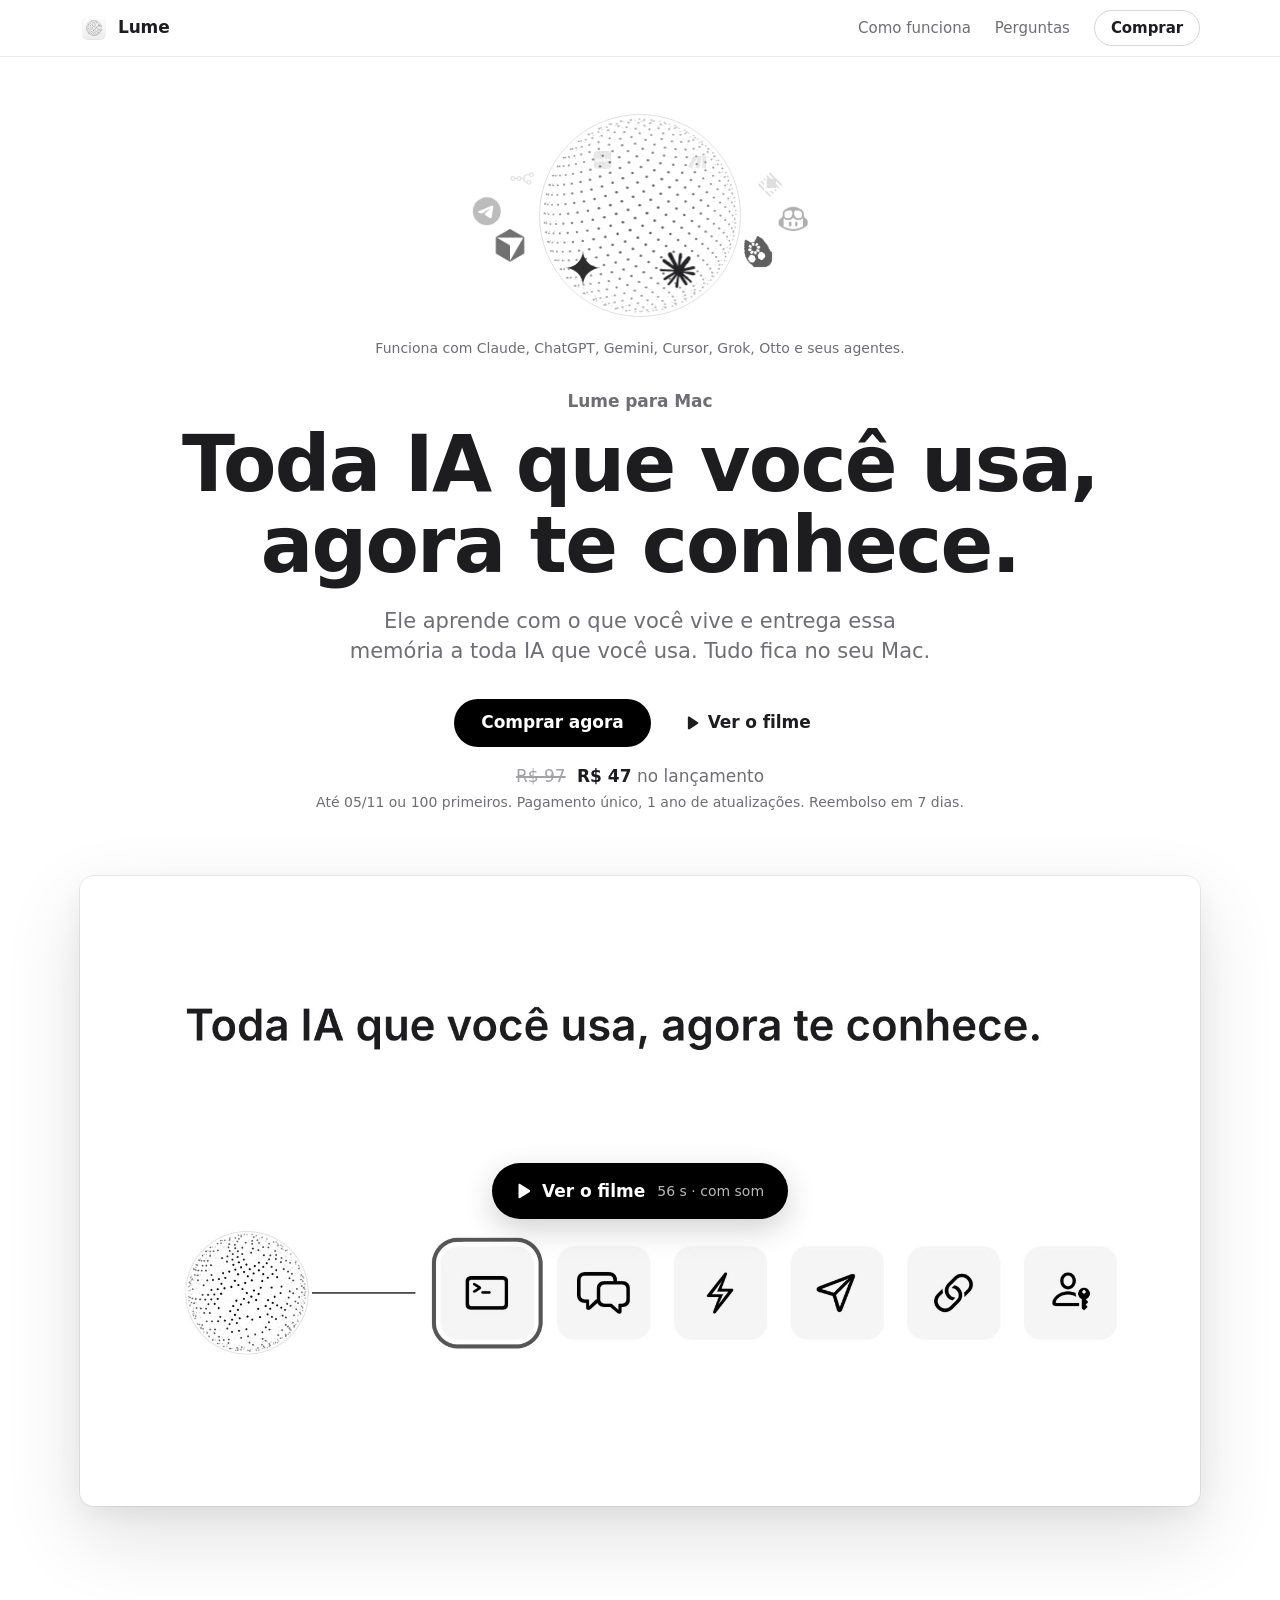
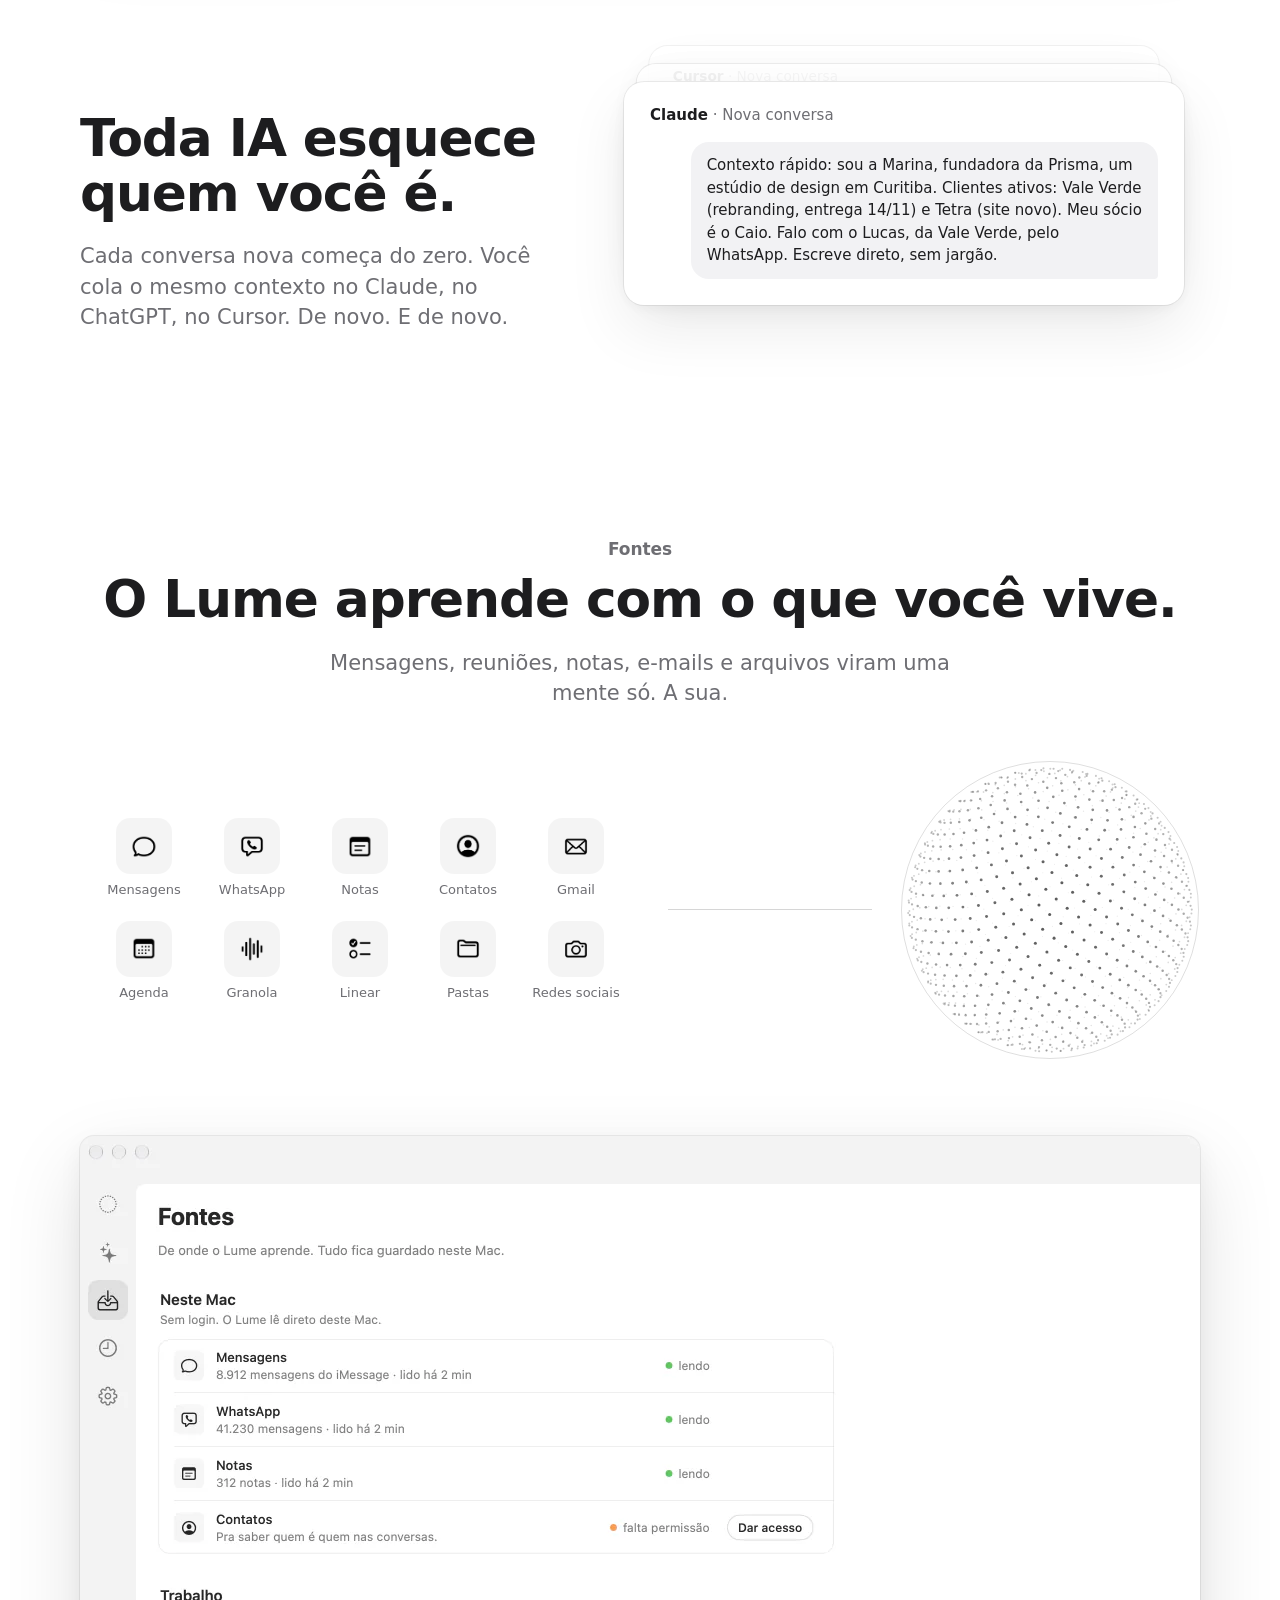
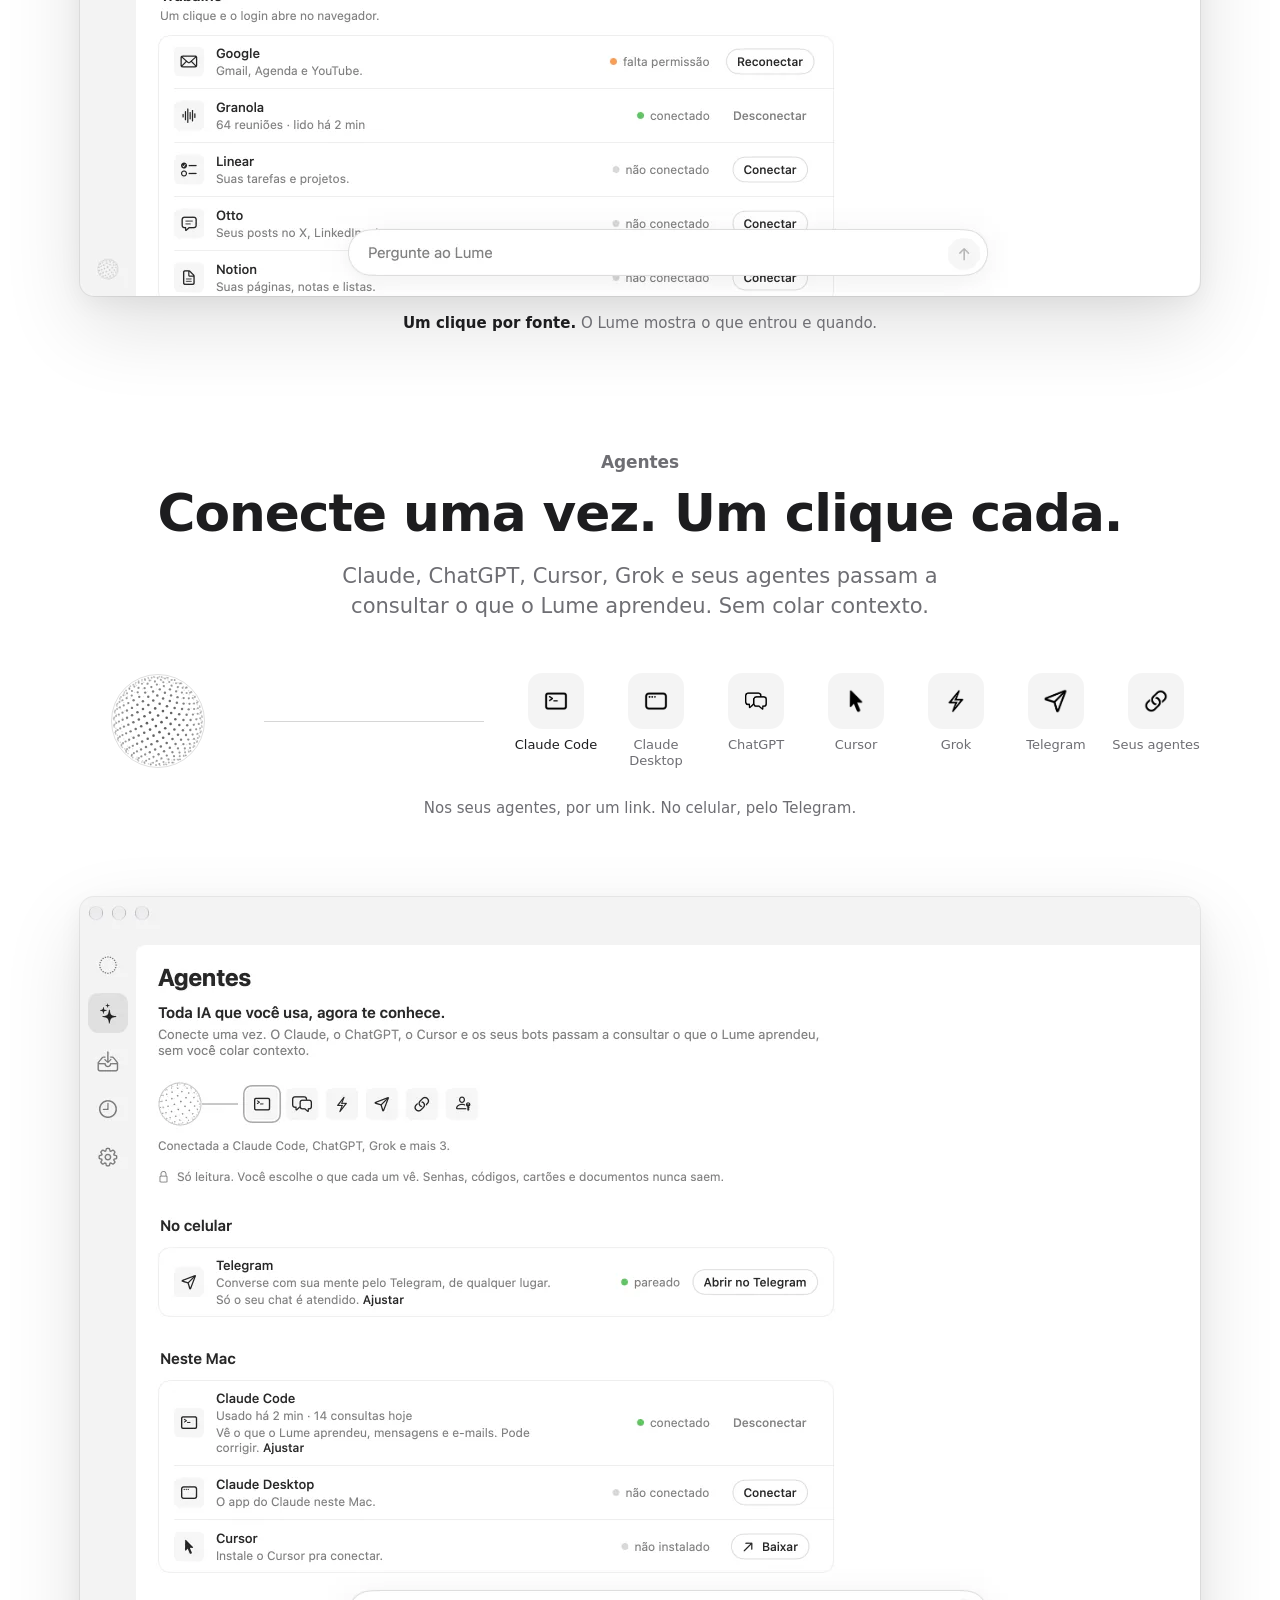
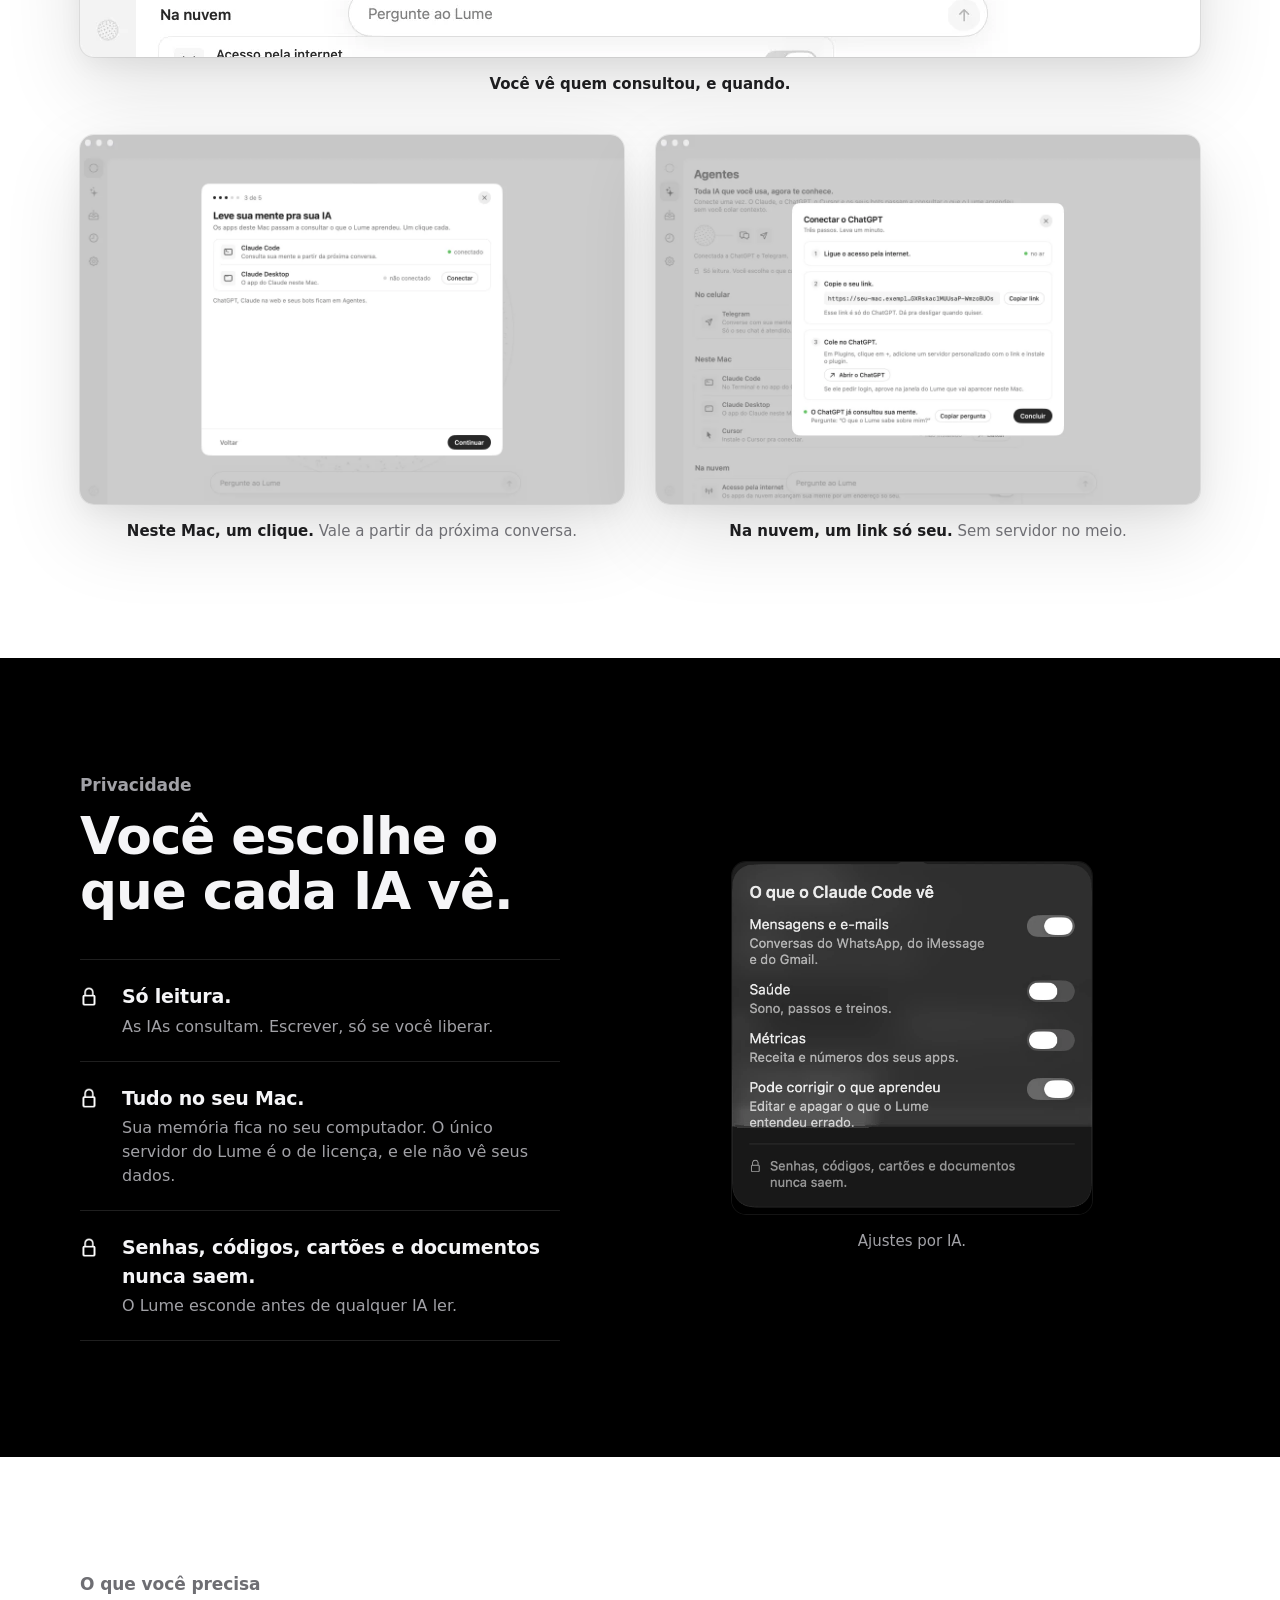
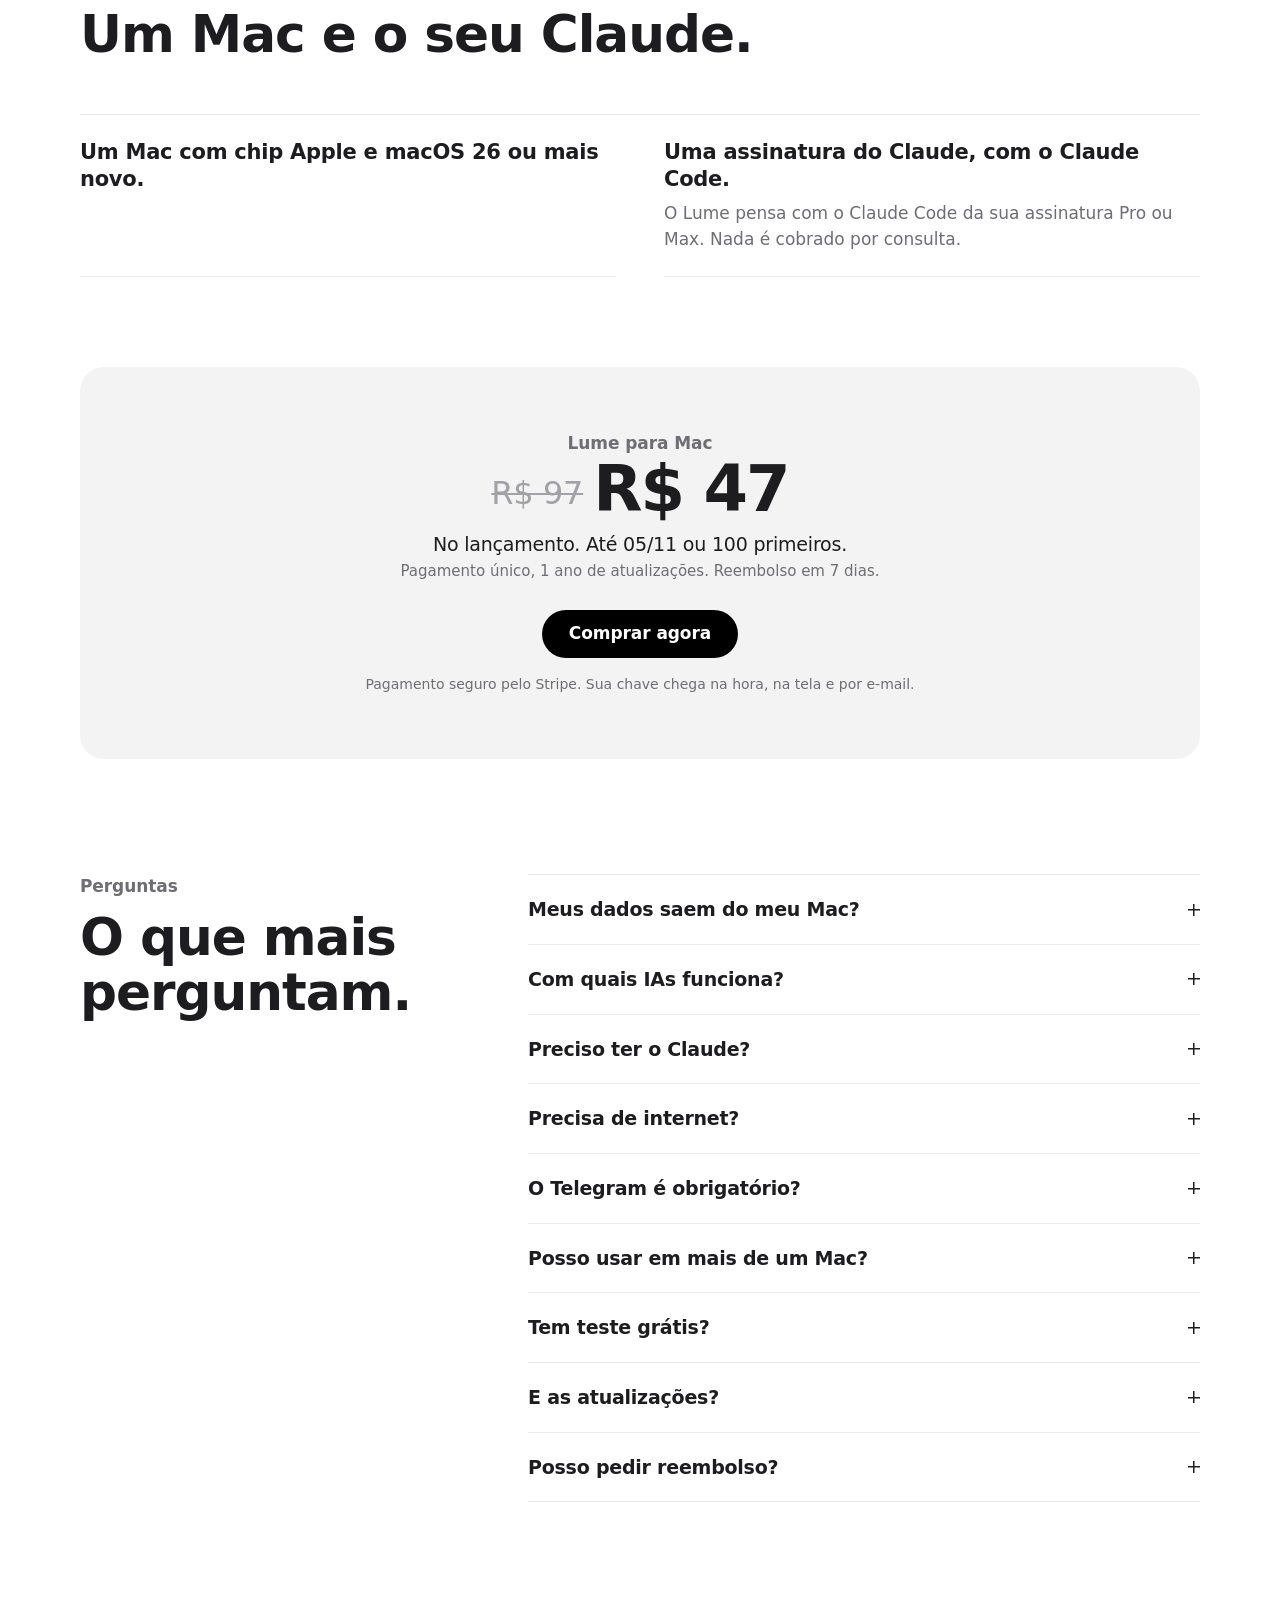
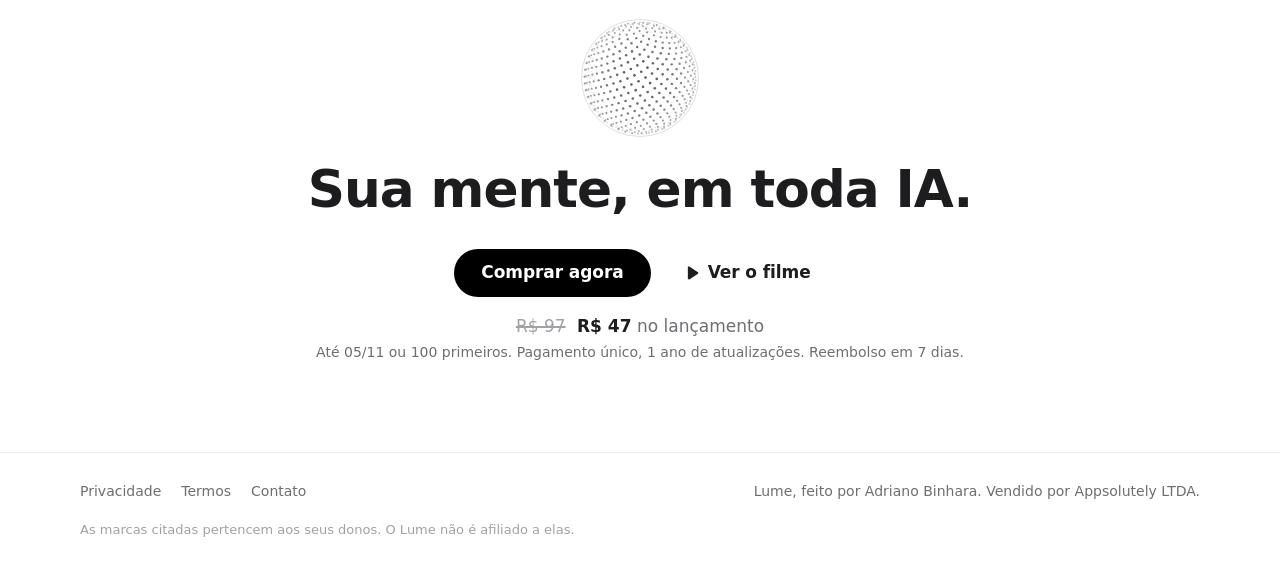
==== commit fe77bef8: "Trim the landing page copy (1118 to 822 words) Shorter price note and buy box, fewer captions, FAQ a" ====
--- a/index.html
+++ b/index.html
@@ -61,10 +61,10 @@
           <li class="orbit-item lite" title="Otto"><img src="assets/logos/otto.png" width="192" height="192" alt="Otto"></li>
           </ul>
         </div>
-        <p class="works-with">Funciona com Claude, ChatGPT, Gemini, Cursor, Codex, Grok, Telegram, n8n, Zapier, Otto e seus agentes.</p>
+        <p class="works-with">Funciona com Claude, ChatGPT, Gemini, Cursor, Grok, Otto e seus agentes.</p>
         <p class="eyebrow">Lume para Mac</p>
         <h1 class="display">Toda IA que você usa, agora te conhece.</h1>
-        <p class="lead">O Lume aprende com o que você vive e entrega essa memória ao Claude, ao ChatGPT, ao Cursor, ao Gemini e aos seus agentes. Tudo fica no seu Mac.</p>
+        <p class="lead">Ele aprende com o que você vive e entrega essa memória a toda IA que você usa. Tudo fica no seu Mac.</p>
         <div class="cta-row">
           <a class="btn btn-primary" data-buy href="https://buy.stripe.com/fZufZi4MWc9IdgK3a577O04">Comprar agora</a>
           <a class="btn btn-quiet" href="#filme" data-play>
@@ -72,7 +72,7 @@
             Ver o filme
           </a>
         </div>
-        <p class="price" data-price><strong>R$ 97</strong> <span class="note">Pagamento único. Um ano de atualizações incluso. 7 dias para pedir reembolso.</span></p>
+        <p class="price" data-price><strong>R$ 97</strong> <span class="note">Pagamento único, 1 ano de atualizações. Reembolso em 7 dias.</span></p>
 
         <div class="film" id="filme">
           <video id="video" preload="none" poster="assets/lume-poster.jpg" playsinline controls width="1920" height="1080" aria-label="Filme de lançamento do Lume, 56 segundos, com narração" data-src-hd="assets/lume-filme.mp4" data-src-sd="assets/lume-filme-720.mp4">
@@ -94,7 +94,7 @@
         <div class="split">
           <div>
             <h2 class="h2">Toda IA esquece quem você é.</h2>
-            <p class="lead measure">Cada conversa nova começa do zero. Você explica quem é, no que trabalha, com quem fala. Cola o mesmo contexto no Claude. Depois no ChatGPT. Depois no Cursor. De novo. E de novo.</p>
+            <p class="lead measure">Cada conversa nova começa do zero. Você cola o mesmo contexto no Claude, no ChatGPT, no Cursor. De novo. E de novo.</p>
           </div>
           <div class="stack" data-stack aria-hidden="true">
             <div class="card card-3">
@@ -120,7 +120,7 @@
         <div class="section-head center">
           <p class="eyebrow">Fontes</p>
           <h2 class="h2">O Lume aprende com o que você vive.</h2>
-          <p class="lead measure">Mensagens, reuniões, notas, e-mails, arquivos. Sem login nas fontes do Mac: ele lê direto. Tudo vira uma mente. A sua.</p>
+          <p class="lead measure">Mensagens, reuniões, notas, e-mails e arquivos viram uma mente só. A sua.</p>
         </div>
 
         <div class="band">
@@ -139,14 +139,14 @@
           <div class="wire" aria-hidden="true"></div>
           <div class="sphere" aria-hidden="true"><canvas data-sphere data-n="1100"></canvas></div>
         </div>
-        <p class="band-caption">Pastas: OneDrive, Google Drive, Dropbox e iCloud. Arquivos só na nuvem nunca são baixados.</p>
+        
 
         <figure class="window proof">
           <picture>
             <source media="(max-width: 767px)" srcset="assets/screens/fontes-m.webp" width="1456" height="888">
             <img src="assets/screens/fontes.webp" srcset="assets/screens/fontes.webp 1120w, assets/screens/fontes@2x.webp 2240w" sizes="(min-width: 1200px) 1120px, 100vw" width="2240" height="1520" loading="lazy" decoding="async" alt="A tela Fontes do Lume. Mensagens: 8.912 mensagens do iMessage, lido há 2 min. WhatsApp: 41.230 mensagens. Notas: 312 notas. Contatos pede permissão. Abaixo, Google, Granola, Linear, Otto e Notion.">
           </picture>
-          <figcaption><b>Cada fonte conta o que entrou e quando.</b> Nada de chave, porta ou servidor. Um clique, e o Lume começa a ler.</figcaption>
+          <figcaption><b>Um clique por fonte.</b> O Lume mostra o que entrou e quando.</figcaption>
         </figure>
       </div>
     </section>
@@ -157,7 +157,7 @@
         <div class="section-head center">
           <p class="eyebrow">Agentes</p>
           <h2 class="h2">Conecte uma vez. Um clique cada.</h2>
-          <p class="lead measure">O Claude Code, o Claude Desktop, o ChatGPT, o Cursor, o Grok e os seus agentes passam a consultar o que o Lume aprendeu. Sem colar contexto. Nunca mais.</p>
+          <p class="lead measure">Claude, ChatGPT, Cursor, Grok e seus agentes passam a consultar o que o Lume aprendeu. Sem colar contexto.</p>
         </div>
 
         <div class="band small-sphere" data-band>
@@ -173,14 +173,14 @@
             <li class="tile" title="n8n, Zapier, Make ou código seu"><span class="box"><img src="assets/icons/link.png" alt="" width="26" height="26" loading="lazy"></span>Seus agentes</li>
           </ul>
         </div>
-        <p class="band-caption">Seus agentes: n8n, Zapier, Make ou código seu, por um link. E no celular, você conversa com a sua mente pelo Telegram. Opcional.</p>
+        <p class="band-caption">Nos seus agentes, por um link. No celular, pelo Telegram.</p>
 
         <figure class="window proof">
           <picture>
             <source media="(max-width: 767px)" srcset="assets/screens/agentes-aovivo-m.webp" width="1456" height="888">
             <img src="assets/screens/agentes-aovivo.webp" srcset="assets/screens/agentes-aovivo.webp 1120w, assets/screens/agentes-aovivo@2x.webp 2240w" sizes="(min-width: 1200px) 1120px, 100vw" width="2240" height="1520" loading="lazy" decoding="async" alt="A tela Agentes do Lume. No topo, a esfera ligada a seis ladrilhos, com o anel aceso no Claude Code. Conectada a Claude Code, ChatGPT, Grok e mais 3. Abaixo, Telegram pareado, Claude Code conectado com 14 consultas hoje, Claude Desktop e Cursor.">
           </picture>
-          <figcaption><b>Você vê quem consultou sua mente, e quando.</b> O anel acende no ladrilho a cada consulta.</figcaption>
+          <figcaption><b>Você vê quem consultou, e quando.</b></figcaption>
         </figure>
 
         <div class="proof-grid">
@@ -189,14 +189,14 @@
               <source media="(max-width: 767px)" srcset="assets/screens/primeiro-uso-agentes-m.webp" width="1260" height="1140">
               <img src="assets/screens/primeiro-uso-agentes.webp" srcset="assets/screens/primeiro-uso-agentes.webp 1120w, assets/screens/primeiro-uso-agentes@2x.webp 2240w" sizes="(min-width: 1200px) 544px, (min-width: 768px) 50vw, 100vw" width="2240" height="1520" loading="lazy" decoding="async" alt="Primeiro uso do Lume, passo 3 de 5: Leve sua mente pra sua IA. Claude Code conectado. Claude Desktop com o botão Conectar.">
             </picture>
-            <figcaption><b>Neste Mac, um clique.</b> Claude Code, Claude Desktop e Cursor passam a consultar sua mente a partir da próxima conversa.</figcaption>
+            <figcaption><b>Neste Mac, um clique.</b> Vale a partir da próxima conversa.</figcaption>
           </figure>
           <figure class="window">
             <picture>
               <source media="(max-width: 767px)" srcset="assets/screens/chatgpt-ok-m.webp" width="1144" height="976">
               <img src="assets/screens/chatgpt-ok.webp" srcset="assets/screens/chatgpt-ok.webp 1120w, assets/screens/chatgpt-ok@2x.webp 2240w" sizes="(min-width: 1200px) 544px, (min-width: 768px) 50vw, 100vw" width="2240" height="1520" loading="lazy" decoding="async" alt="A folha Conectar o ChatGPT, com três passos: ligar o acesso pela internet, copiar o seu link, colar no ChatGPT. Embaixo, ponto verde: O ChatGPT já consultou sua mente.">
             </picture>
-            <figcaption><b>Na nuvem, três passos.</b> Um link só seu, sem servidor no meio. E o aviso: o ChatGPT já consultou sua mente.</figcaption>
+            <figcaption><b>Na nuvem, um link só seu.</b> Sem servidor no meio.</figcaption>
           </figure>
         </div>
       </div>
@@ -208,7 +208,7 @@
         <div class="split reverse">
           <figure class="popover-shot">
             <img src="assets/screens/ajustar-popover@2x.webp" width="664" height="648" loading="lazy" decoding="async" alt="O popover O que o Claude Code vê, com quatro chaves: Mensagens e e-mails, Saúde, Métricas, Pode corrigir o que aprendeu. Embaixo, com cadeado: Senhas, códigos, cartões e documentos nunca saem.">
-            <figcaption>Ajustar: quatro chaves por IA.</figcaption>
+            <figcaption>Ajustes por IA.</figcaption>
           </figure>
           <div>
             <p class="eyebrow">Privacidade</p>
@@ -216,11 +216,11 @@
             <ul class="trust-list">
               <li>
                 <img src="assets/icons/lock-w.png" alt="" width="18" height="22" loading="lazy">
-                <div><b>Só leitura.</b><p>As IAs consultam sua mente. Não escrevem, não apagam, não mandam nada.</p></div>
+                <div><b>Só leitura.</b><p>As IAs consultam. Escrever, só se você liberar.</p></div>
               </li>
               <li>
                 <img src="assets/icons/lock-w.png" alt="" width="18" height="22" loading="lazy">
-                <div><b>Tudo no seu Mac.</b><p>Sua memória fica numa pasta no seu computador e nunca passa por servidor nenhum. O único servidor do Lume é o de licença, e ele não vê seus dados.</p></div>
+                <div><b>Tudo no seu Mac.</b><p>Sua memória fica no seu computador. O único servidor do Lume é o de licença, e ele não vê seus dados.</p></div>
               </li>
               <li>
                 <img src="assets/icons/lock-w.png" alt="" width="18" height="22" loading="lazy">
@@ -242,21 +242,21 @@
         <ul class="req-list">
           <li>
             <b>Um Mac com chip Apple e macOS 26 ou mais novo.</b>
-            <p>O Lume roda neste Mac e guarda tudo nele.</p>
+            
           </li>
           <li>
             <b>Uma assinatura do Claude, com o Claude Code.</b>
-            <p>O Lume pensa com o Claude Code, na sua assinatura Pro ou Max. Seus dados nunca passam por servidor nenhum do Lume e nada é cobrado por consulta. O Telegram é opcional.</p>
+            <p>O Lume pensa com o Claude Code da sua assinatura Pro ou Max. Nada é cobrado por consulta.</p>
           </li>
         </ul>
 
         <div class="buy">
           <p class="eyebrow">Lume para Mac</p>
-          <p class="big" data-price-big><strong>R$ 97</strong><span class="note">Pagamento único. Um ano de atualizações incluso. 7 dias para pedir reembolso.</span></p>
+          <p class="big" data-price-big><strong>R$ 97</strong><span class="note">Pagamento único, 1 ano de atualizações. Reembolso em 7 dias.</span></p>
           <div class="cta-row">
             <a class="btn btn-primary" data-buy href="https://buy.stripe.com/fZufZi4MWc9IdgK3a577O04">Comprar agora</a>
           </div>
-          <p class="fine">7 dias para pedir reembolso, sem precisar explicar. Pagamento seguro pelo Stripe. Depois de pagar, sua chave aparece na tela e chega por e-mail.<br>Vendido por Appsolutely LTDA.</p>
+          <p class="fine">Pagamento seguro pelo Stripe. Sua chave chega na hora, na tela e por e-mail.</p>
           <noscript><p>Sem JavaScript o preço de lançamento não aparece. Escreva pra <a href="mailto:hi@appsolutelyltda.com.br">hi@appsolutelyltda.com.br</a>.</p></noscript>
         </div>
       </div>
@@ -274,15 +274,15 @@
             <details>
               <summary>Meus dados saem do meu Mac?</summary>
               <div class="answer">
-                <p>Não. Seus dados nunca passam por servidor nenhum. A memória fica numa pasta no seu Mac e os acessos ficam nas Chaves do macOS. O único servidor do Lume é o de licença, e ele guarda só o e-mail e o nome da compra, o id da sessão do Stripe e um código anônimo do Mac ativo, com o nome dele, pra mostrar quando você mover a licença.</p>
-                <p>Quando você pergunta algo, o Lume usa o Claude Code da sua conta e manda só o necessário pra responder. As IAs da nuvem, como o ChatGPT e o Grok, consultam sua mente por um endereço só seu, sem servidor no meio. Você desliga quando quiser.</p>
+                <p>Só quando uma IA consulta, e só o necessário pra responder. Sua memória fica numa pasta no seu Mac, e os acessos, nas Chaves do macOS.</p>
+                <p>O Lume não guarda nada seu em servidor. O único que ele tem é o de licença, com os dados da compra e um código anônimo do Mac ativo.</p>
               </div>
             </details>
             <details>
               <summary>Com quais IAs funciona?</summary>
               <div class="answer">
-                <p>Claude Code, Claude Desktop, Claude na web, ChatGPT, Cursor e Grok, com um clique. Gemini, Codex e qualquer outro app que aceite MCP, além dos seus agentes e automações (n8n, Zapier, Make ou código próprio), por um link.</p>
-                <p>E fora das IAs, você conversa com a sua mente pelo Telegram, de qualquer lugar.</p>
+                <p>Claude, ChatGPT, Cursor, Grok, Gemini, Codex e qualquer app que aceite MCP. Também n8n, Zapier, Make e seus agentes.</p>
+                
               </div>
             </details>
             <details>
@@ -300,7 +300,7 @@
             <details>
               <summary>O Telegram é obrigatório?</summary>
               <div class="answer">
-                <p>Não. É opcional. Se quiser falar com sua mente pelo celular, você cria um bot só seu em dois minutos, com o passo a passo dentro do app.</p>
+                <p>Não. Serve pra falar com sua mente pelo celular, e o app ensina em dois minutos.</p>
               </div>
             </details>
             <details>
@@ -312,19 +312,19 @@
             <details>
               <summary>Tem teste grátis?</summary>
               <div class="answer">
-                <p>Sim. 7 dias, sem cartão e sem conta. No fim, o app pausa até você ativar uma chave. Nada é apagado: tudo volta quando você ativa.</p>
+                <p>Sim. 7 dias, sem cartão e sem conta. Depois, o app pausa até você ativar uma chave. Nada é apagado.</p>
               </div>
             </details>
             <details>
               <summary>E as atualizações?</summary>
               <div class="answer">
-                <p>Chegam sozinhas: o Lume avisa quando tem versão nova e instala com um clique. Um ano de atualizações está incluso. Depois disso, a sua versão continua funcionando como está; versões novas pedem renovação.</p>
+                <p>Chegam sozinhas, com um clique. Um ano está incluso. Depois, sua versão continua funcionando; versões novas pedem renovação.</p>
               </div>
             </details>
             <details>
               <summary>Posso pedir reembolso?</summary>
               <div class="answer">
-                <p>Sim. Em até 7 dias depois da compra, reembolso integral, sem precisar explicar. É só mandar um e-mail para <a href="mailto:hi@appsolutelyltda.com.br">hi@appsolutelyltda.com.br</a>.</p>
+                <p>Sim. Até 7 dias depois da compra, reembolso integral. É só mandar um e-mail para <a href="mailto:hi@appsolutelyltda.com.br">hi@appsolutelyltda.com.br</a>.</p>
               </div>
             </details>
           </div>
@@ -344,7 +344,7 @@
             Ver o filme
           </a>
         </div>
-        <p class="price" data-price><strong>R$ 97</strong> <span class="note">Pagamento único. Um ano de atualizações incluso. 7 dias para pedir reembolso.</span></p>
+        <p class="price" data-price><strong>R$ 97</strong> <span class="note">Pagamento único, 1 ano de atualizações. Reembolso em 7 dias.</span></p>
       </div>
     </section>
 
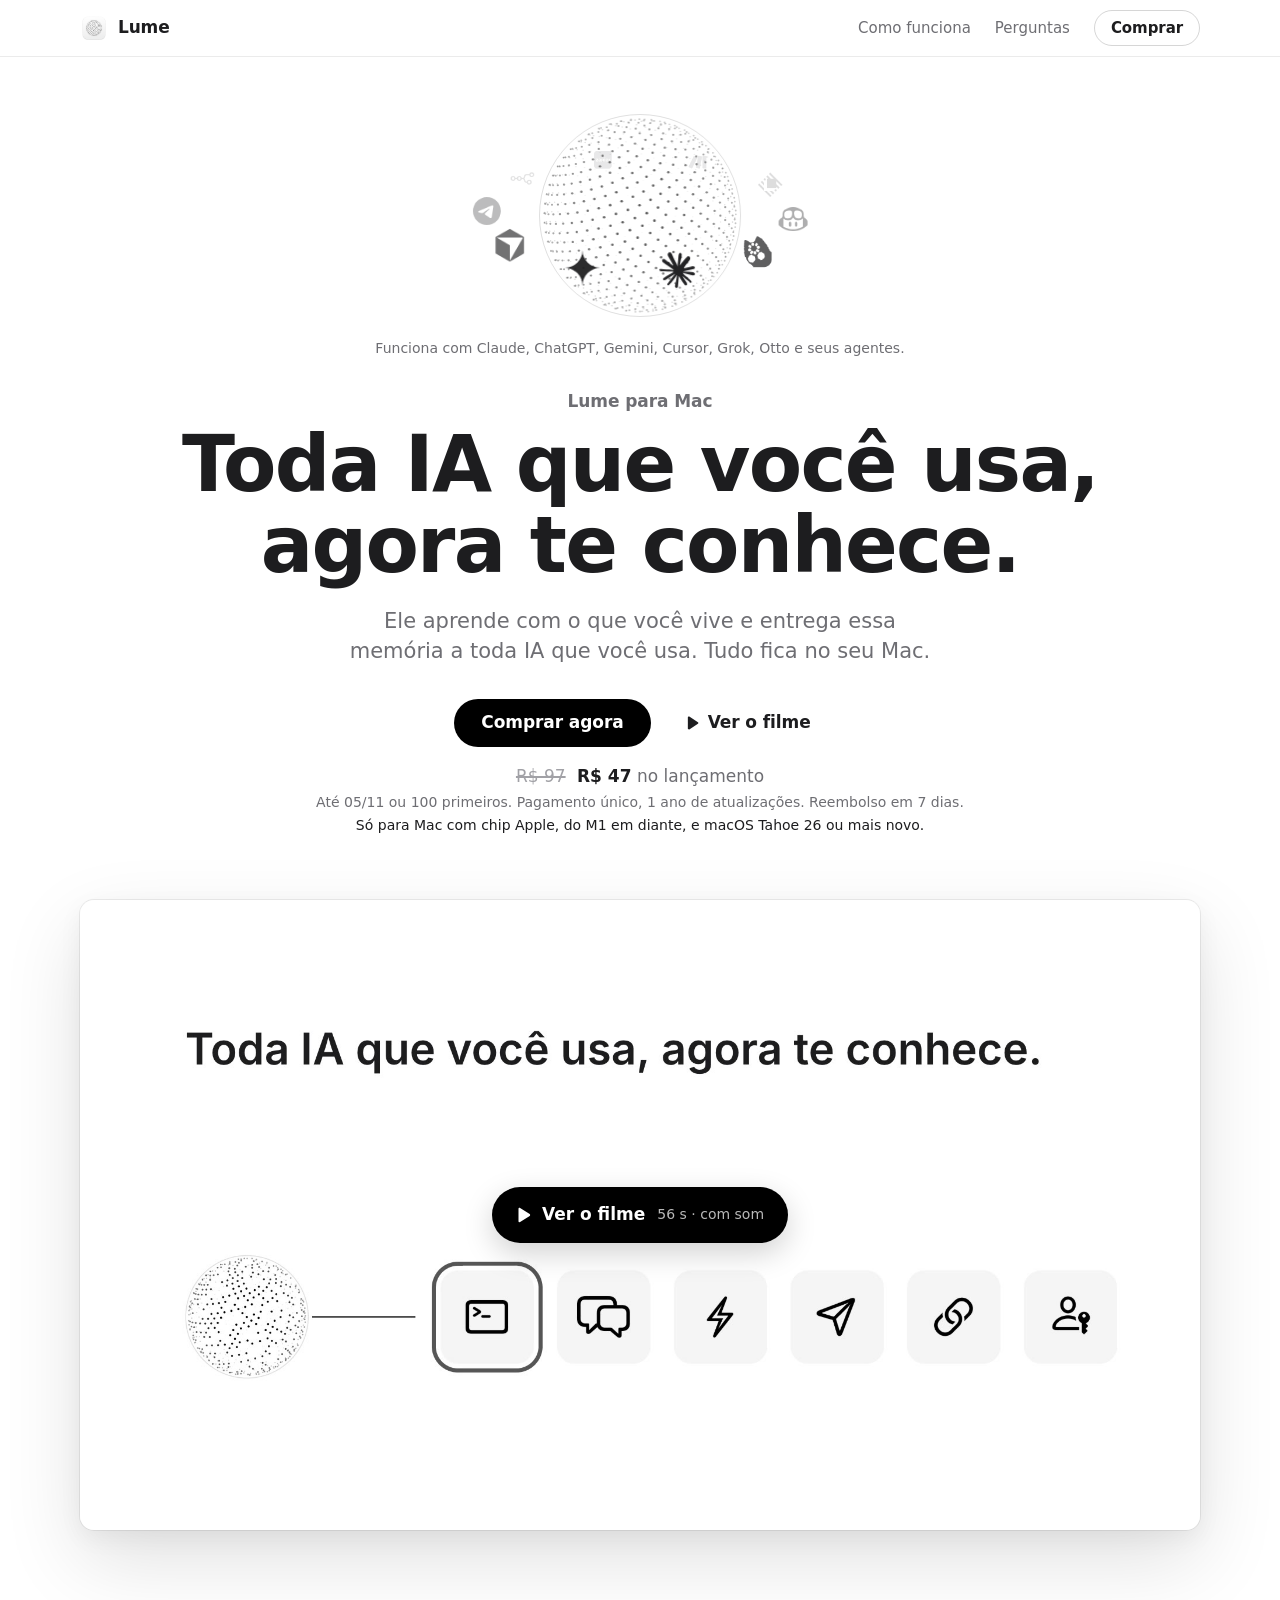
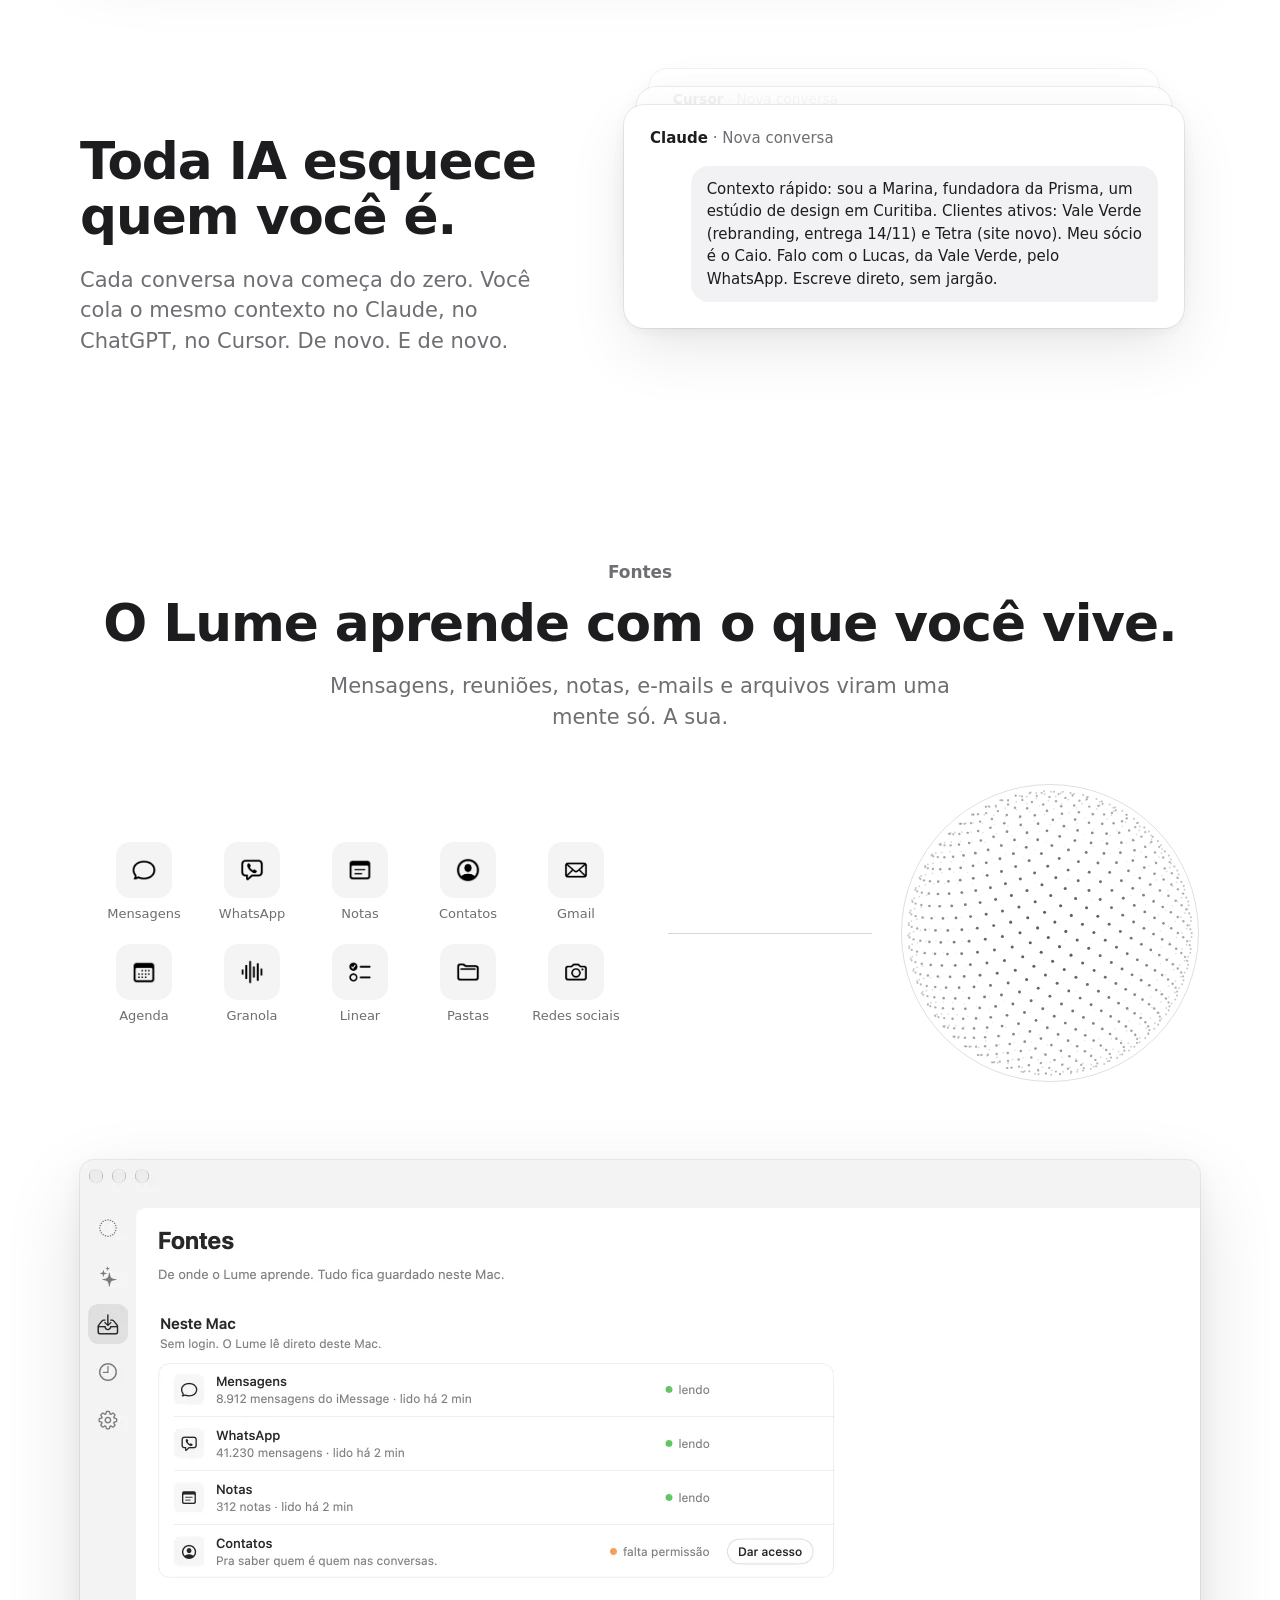
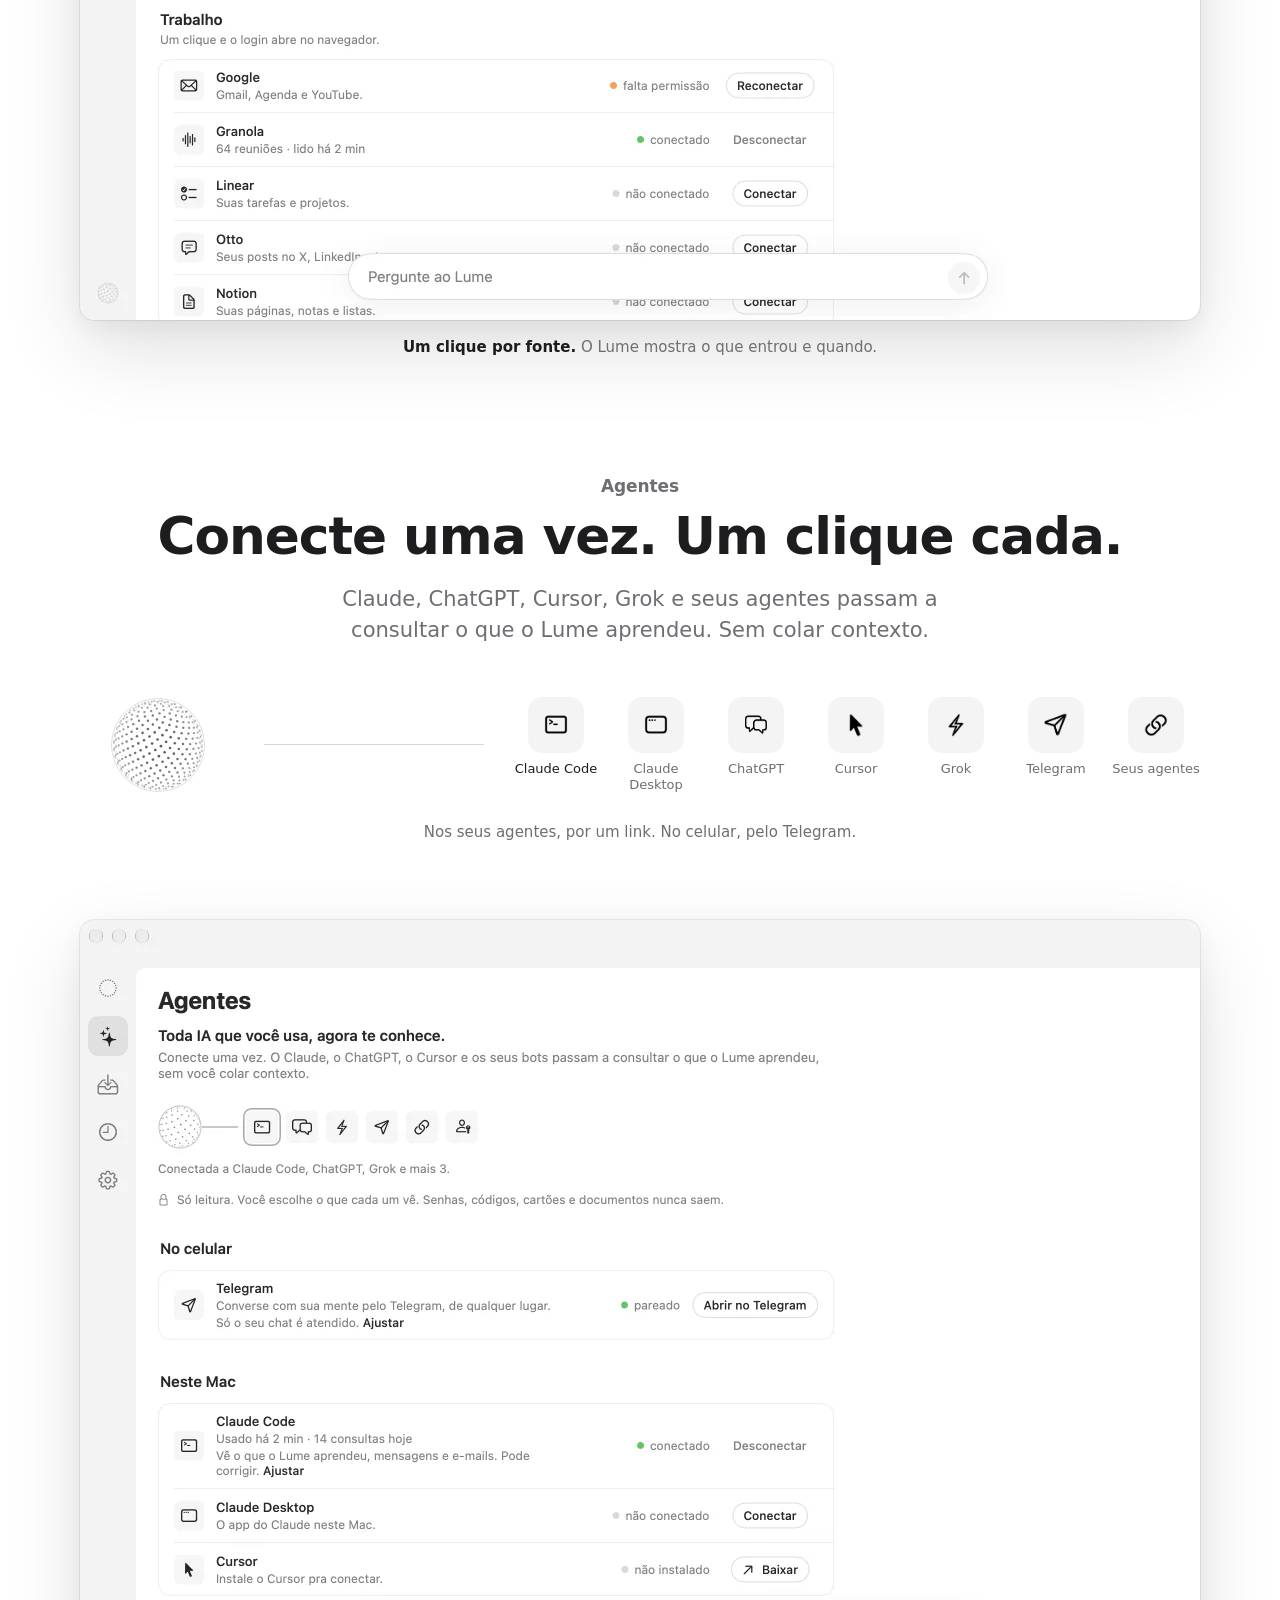
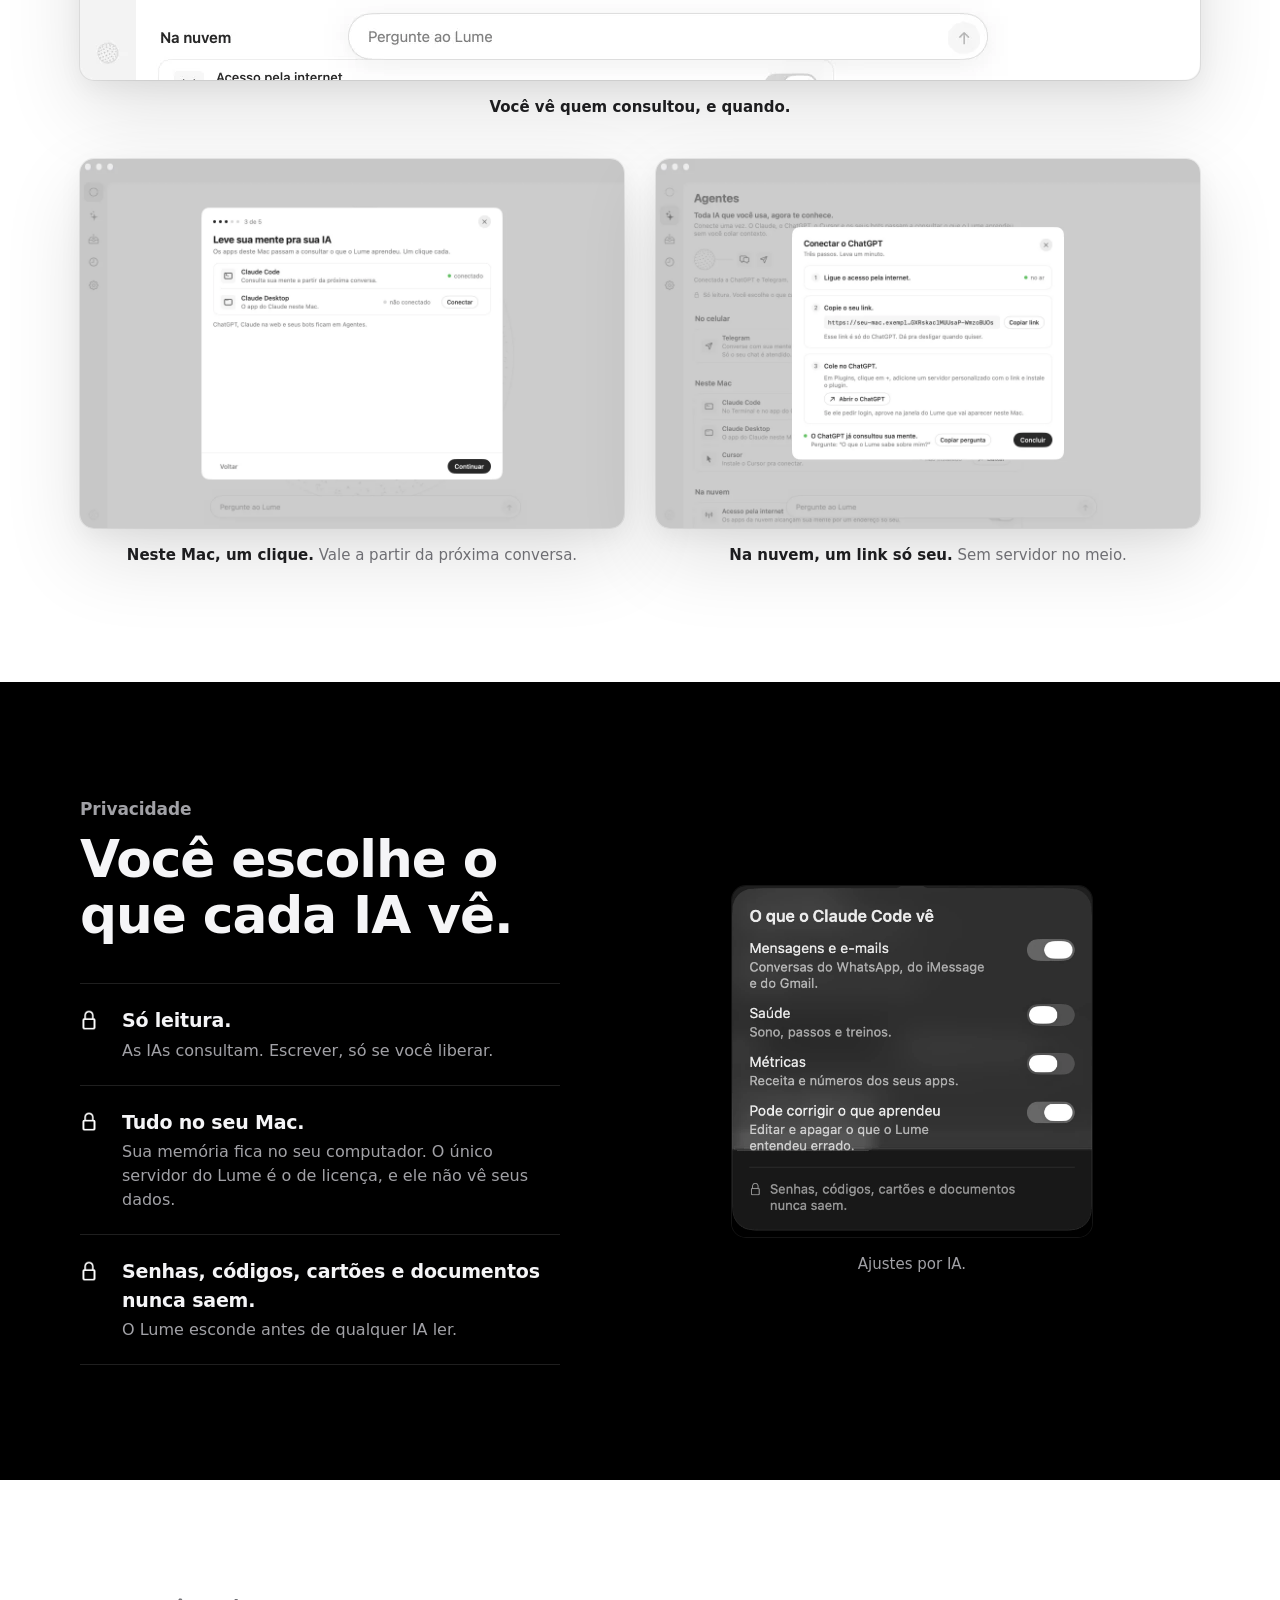
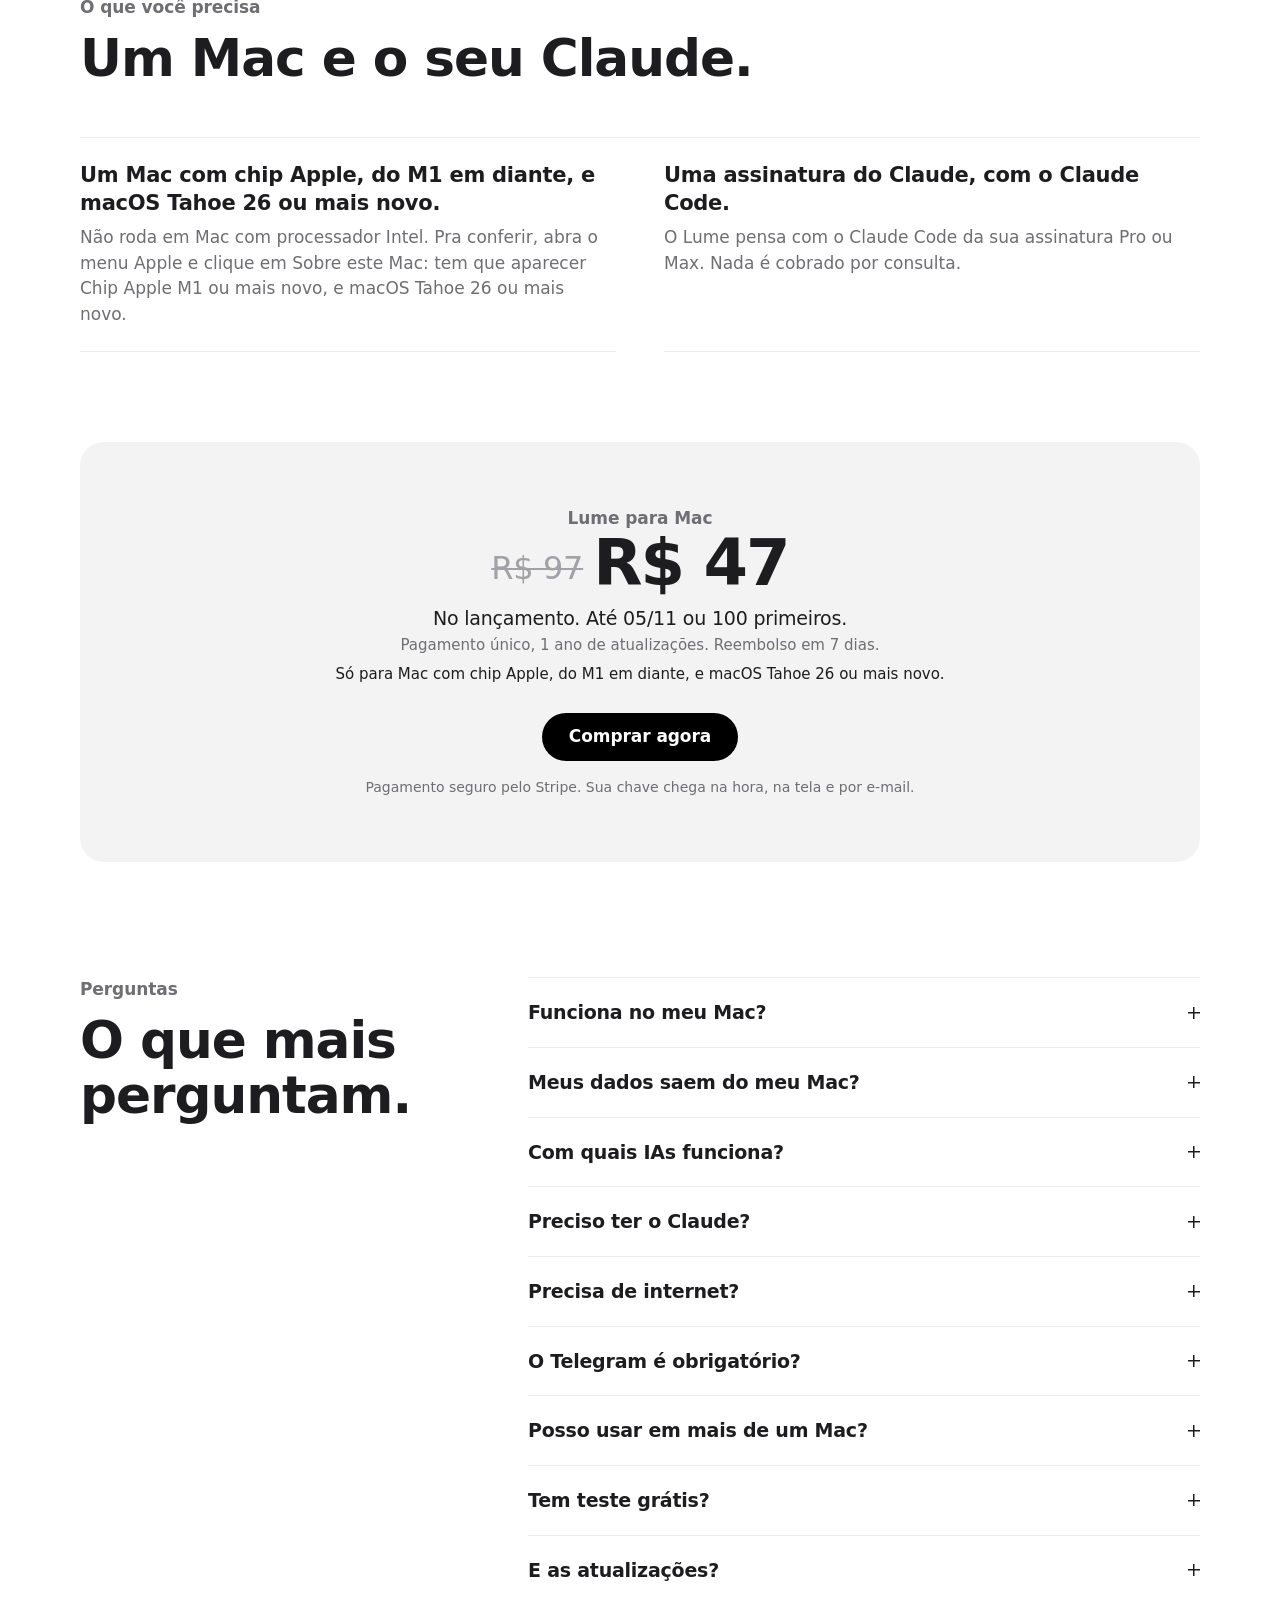
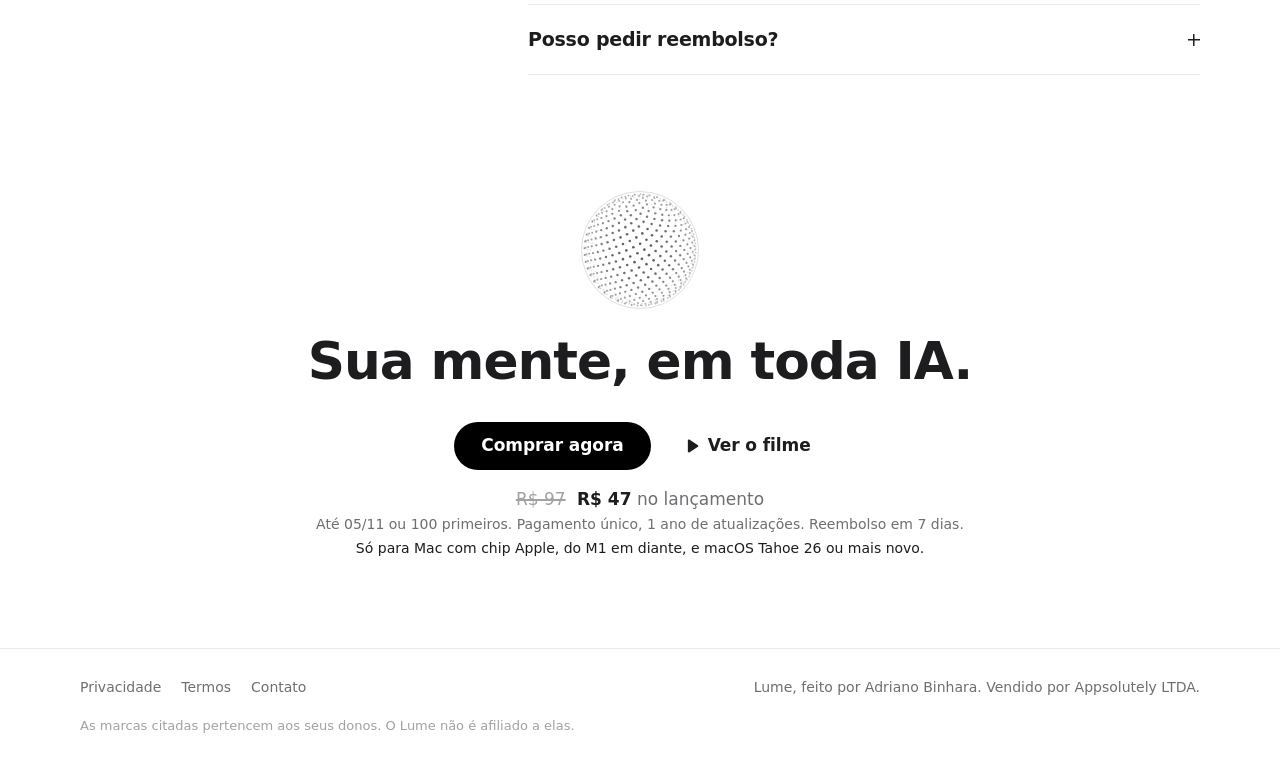
==== commit 095cb652: "Make Mac compatibility explicit: Apple silicon M1+ and macOS 26 Requirement line under every price, " ====
--- a/index.html
+++ b/index.html
@@ -72,7 +72,7 @@
             Ver o filme
           </a>
         </div>
-        <p class="price" data-price><strong>R$ 97</strong> <span class="note">Pagamento único, 1 ano de atualizações. Reembolso em 7 dias.</span></p>
+        <p class="price" data-price><strong>R$ 97</strong> <span class="note">Pagamento único, 1 ano de atualizações. Reembolso em 7 dias.</span><span class="note req">Só para Mac com chip Apple, do M1 em diante, e macOS Tahoe 26 ou mais novo.</span></p>
 
         <div class="film" id="filme">
           <video id="video" preload="none" poster="assets/lume-poster.jpg" playsinline controls width="1920" height="1080" aria-label="Filme de lançamento do Lume, 56 segundos, com narração" data-src-hd="assets/lume-filme.mp4" data-src-sd="assets/lume-filme-720.mp4">
@@ -241,8 +241,8 @@
         </div>
         <ul class="req-list">
           <li>
-            <b>Um Mac com chip Apple e macOS 26 ou mais novo.</b>
-            
+            <b>Um Mac com chip Apple, do M1 em diante, e macOS Tahoe 26 ou mais novo.</b>
+            <p>Não roda em Mac com processador Intel. Pra conferir, abra o menu Apple e clique em Sobre este Mac: tem que aparecer Chip Apple M1 ou mais novo, e macOS Tahoe 26 ou mais novo.</p>
           </li>
           <li>
             <b>Uma assinatura do Claude, com o Claude Code.</b>
@@ -252,7 +252,7 @@
 
         <div class="buy">
           <p class="eyebrow">Lume para Mac</p>
-          <p class="big" data-price-big><strong>R$ 97</strong><span class="note">Pagamento único, 1 ano de atualizações. Reembolso em 7 dias.</span></p>
+          <p class="big" data-price-big><strong>R$ 97</strong><span class="note">Pagamento único, 1 ano de atualizações. Reembolso em 7 dias.</span><span class="note req">Só para Mac com chip Apple, do M1 em diante, e macOS Tahoe 26 ou mais novo.</span></p>
           <div class="cta-row">
             <a class="btn btn-primary" data-buy href="https://buy.stripe.com/fZufZi4MWc9IdgK3a577O04">Comprar agora</a>
           </div>
@@ -271,6 +271,14 @@
             <h2 class="h2">O que mais perguntam.</h2>
           </div>
           <div class="faq">
+            <details>
+              <summary>Funciona no meu Mac?</summary>
+              <div class="answer">
+                <p>Funciona em Mac com chip Apple, do M1 em diante (inclusive Pro, Max e Ultra), com macOS Tahoe 26 ou mais novo. Não roda em Mac com processador Intel, mesmo que ele tenha o macOS 26.</p>
+                <p>Pra conferir, abra o menu Apple e clique em Sobre este Mac. Se aparecer Chip Apple M1 ou mais novo, roda. Se aparecer Processador Intel, não roda.</p>
+                <p>Tem chip Apple mas o macOS é mais antigo? Todo Mac com chip Apple recebe o Tahoe de graça, em Ajustes do Sistema, Geral, Atualização de Software.</p>
+              </div>
+            </details>
             <details>
               <summary>Meus dados saem do meu Mac?</summary>
               <div class="answer">
@@ -344,7 +352,7 @@
             Ver o filme
           </a>
         </div>
-        <p class="price" data-price><strong>R$ 97</strong> <span class="note">Pagamento único, 1 ano de atualizações. Reembolso em 7 dias.</span></p>
+        <p class="price" data-price><strong>R$ 97</strong> <span class="note">Pagamento único, 1 ano de atualizações. Reembolso em 7 dias.</span><span class="note req">Só para Mac com chip Apple, do M1 em diante, e macOS Tahoe 26 ou mais novo.</span></p>
       </div>
     </section>
 
--- a/style.css
+++ b/style.css
@@ -192,6 +192,7 @@
   margin-top: 4px;
   text-wrap: balance;
 }
+.price .note.req, .buy .big .note.req { color: var(--ink); }
 
 /* Navegação */
 
